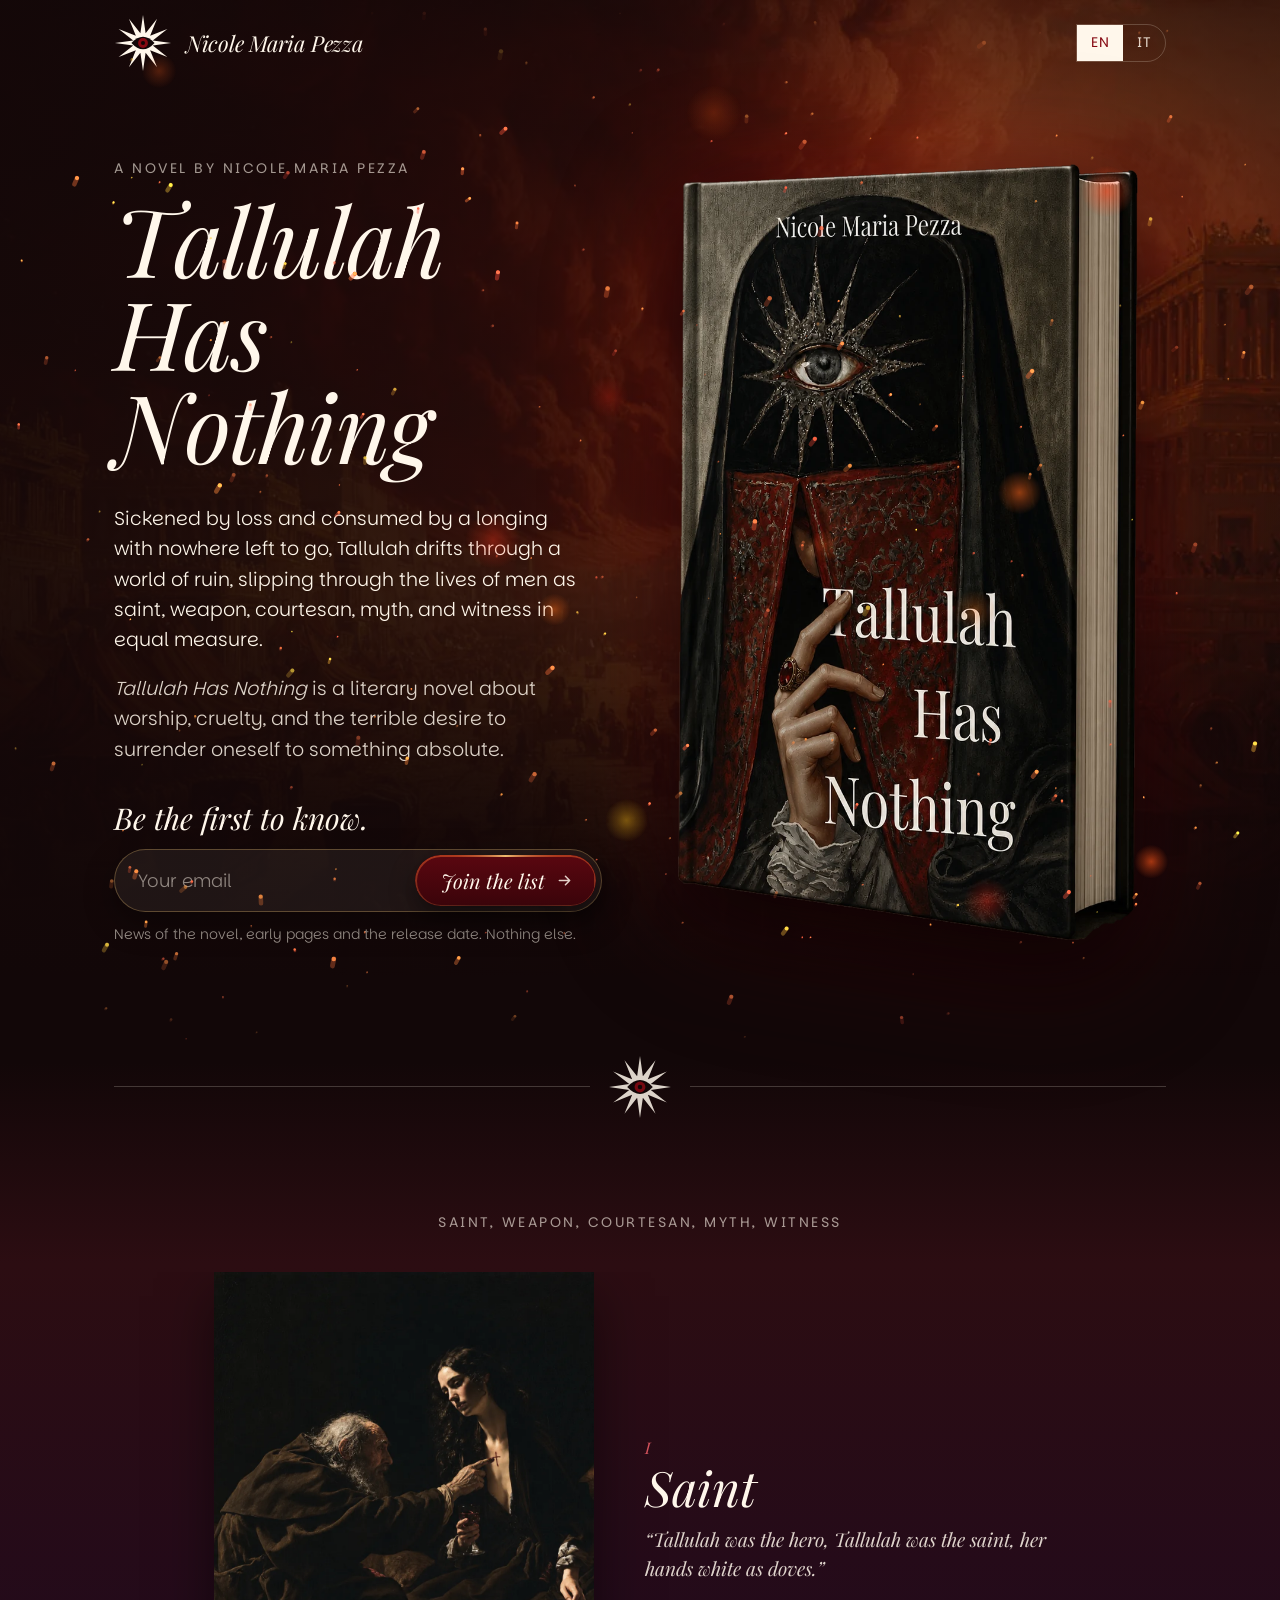
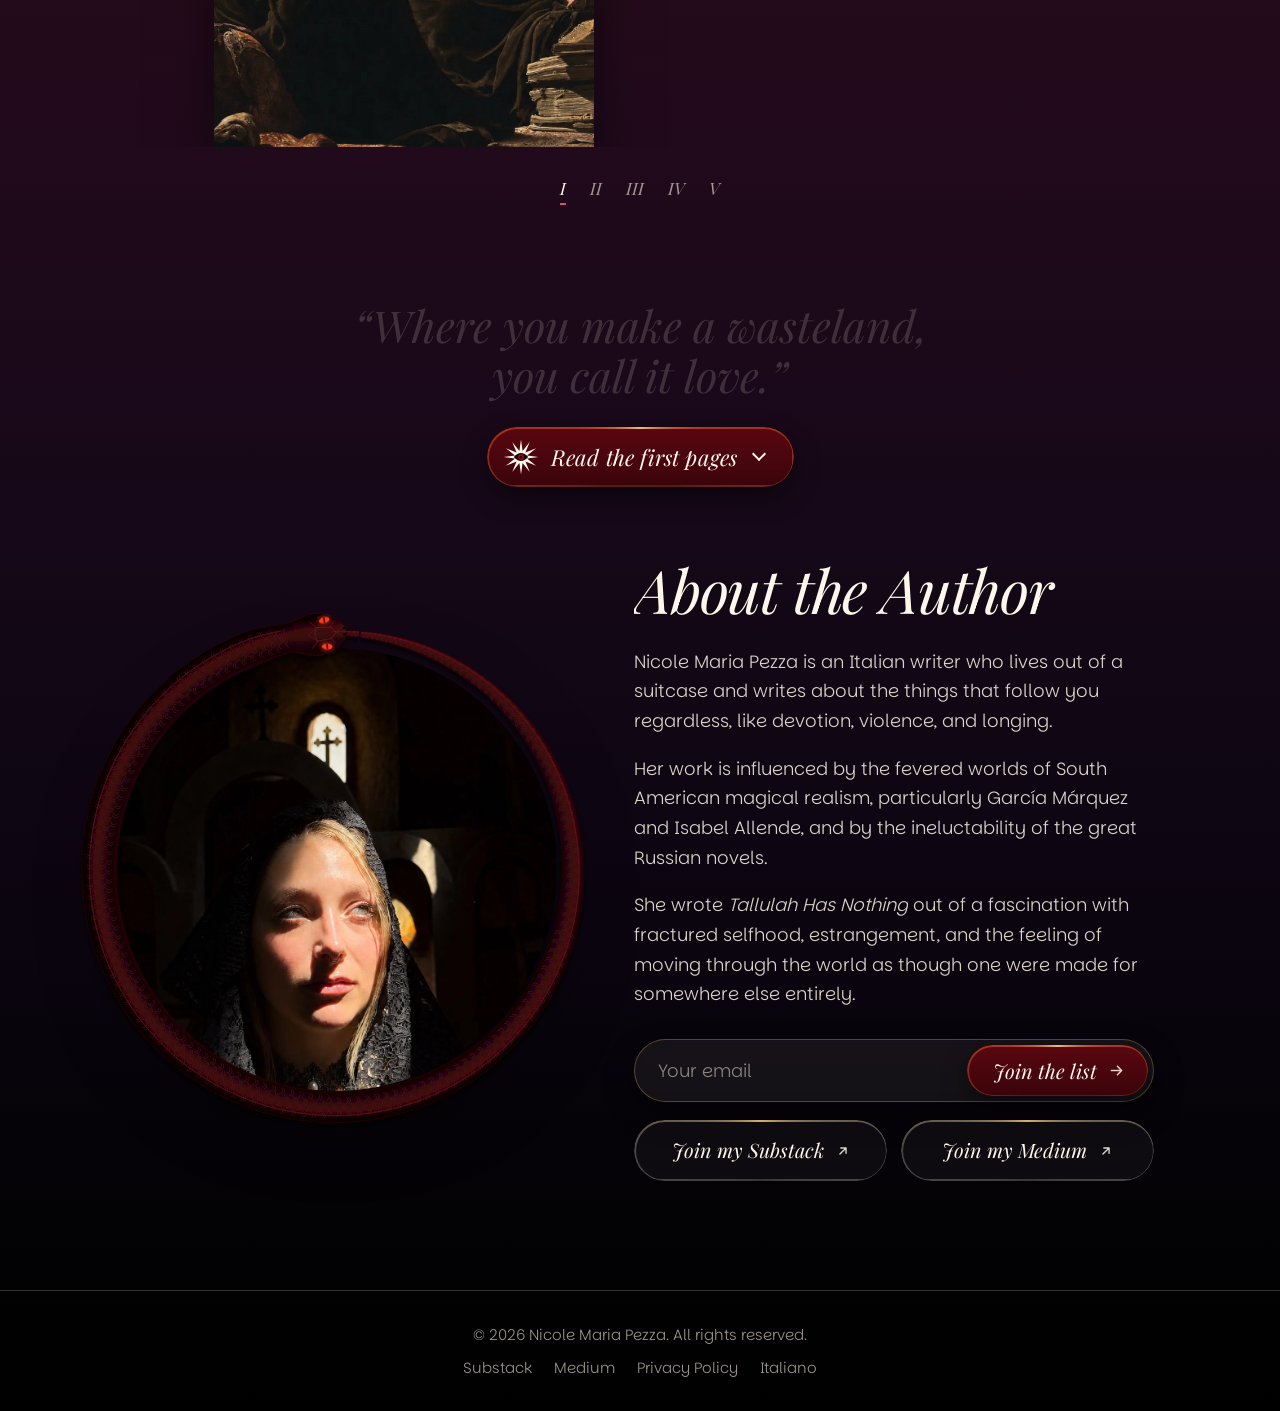
==== index.html @ d7e6a2f0 "IT: 'Le novità, prima di tutti.' replaces 'Ricevi le prime notizie.' (site + share image) Co-Authore" ====
<!doctype html>
<html lang="en">
<head>
<meta charset="utf-8">
<meta name="viewport" content="width=device-width, initial-scale=1">
<title>Tallulah Has Nothing · a novel by Nicole Maria Pezza</title>
<meta name="description" content="Tallulah Has Nothing, a literary novel by Nicole Maria Pezza about worship, cruelty, and the terrible desire to surrender oneself to something absolute. Join the mailing list for news, early pages and the release date.">

<link rel="canonical" href="https://nicolemariapezza.com/">
<link rel="alternate" hreflang="en" href="https://nicolemariapezza.com/">
<link rel="alternate" hreflang="it" href="https://nicolemariapezza.com/home-italian/">
<link rel="alternate" hreflang="x-default" href="https://nicolemariapezza.com/">
<meta name="author" content="Nicole Maria Pezza">
<meta name="robots" content="index, follow, max-image-preview:large">
<meta property="og:type" content="book">
<meta property="og:title" content="Tallulah Has Nothing · Nicole Maria Pezza">
<meta property="og:description" content="A literary novel about worship, cruelty, and the terrible desire to surrender oneself to something absolute.">
<meta property="og:image" content="https://nicolemariapezza.com/images/share-en-v3.jpg">
<meta property="og:url" content="https://nicolemariapezza.com/">
<meta property="og:site_name" content="Nicole Maria Pezza">
<meta property="og:locale" content="en_US">
<meta property="og:locale:alternate" content="it_IT">
<meta property="og:image:width" content="1200">
<meta property="og:image:height" content="630">
<meta property="og:image:alt" content="Tallulah Has Nothing by Nicole Maria Pezza">
<meta property="book:author" content="Nicole Maria Pezza">
<meta name="twitter:title" content="Tallulah Has Nothing · Nicole Maria Pezza">
<meta name="twitter:description" content="A literary novel about worship, cruelty, and the terrible desire to surrender oneself to something absolute.">
<meta name="twitter:image" content="https://nicolemariapezza.com/images/share-en-v3.jpg">
<script type="application/ld+json">{"@context": "https://schema.org", "@graph": [{"@type": "WebSite", "@id": "https://nicolemariapezza.com/#site", "name": "Nicole Maria Pezza", "url": "https://nicolemariapezza.com/", "inLanguage": ["en", "it"], "author": {"@id": "https://nicolemariapezza.com/#author"}}, {"@type": "Person", "@id": "https://nicolemariapezza.com/#author", "name": "Nicole Maria Pezza", "url": "https://nicolemariapezza.com/", "image": "https://nicolemariapezza.com/images/author.webp", "jobTitle": "Writer", "nationality": "Italian", "sameAs": ["https://substack.com/@nicolepezza", "https://medium.com/@nicolemariapezza"]}, {"@type": "Book", "@id": "https://nicolemariapezza.com/#book", "name": "Tallulah Has Nothing", "author": {"@id": "https://nicolemariapezza.com/#author"}, "inLanguage": "en", "bookFormat": "https://schema.org/Hardcover", "genre": "Literary fiction", "image": "https://nicolemariapezza.com/images/book-en.webp", "description": "Sickened by loss and consumed by a longing with nowhere left to go, Tallulah drifts through a world of ruin, slipping through the lives of men as saint, weapon, courtesan, myth, and witness in equal measure. Tallulah Has Nothing is a literary novel about worship, cruelty, and the terrible desire to surrender oneself to something absolute.", "url": "https://nicolemariapezza.com/", "translationOfWork": {"@id": "https://nicolemariapezza.com/home-italian/#book"}}]}</script>
<meta name="twitter:card" content="summary_large_image">
<meta name="theme-color" content="#120708">
<link rel="icon" href="images/favicon.svg" type="image/svg+xml">
<link rel="icon" href="images/favicon.png" sizes="32x32">
<link rel="apple-touch-icon" href="images/apple-touch-icon.png">
<link rel="manifest" href="site.webmanifest">
<link rel="preconnect" href="https://fonts.googleapis.com">
<link rel="preconnect" href="https://fonts.gstatic.com" crossorigin>
<link href="https://fonts.googleapis.com/css2?family=Parkinsans:wght@300;400;500&family=Playfair+Display:ital,wght@1,400;1,500&display=swap" rel="stylesheet">
<link rel="preload" as="image" href="images/book-en.webp">
<link rel="stylesheet" href="assets/style.css?v=202610100705">
<link rel="stylesheet" href="assets/story.css?v=202610100705">
<script>document.documentElement.classList.add("js")</script>
<link rel="preload" as="image" href="images/art/babylon.webp">
<link rel="stylesheet" href="assets/fx.css?v=202610100705">
<script data-goatcounter="https://nicolep.goatcounter.com/count" async src="https://gc.zgo.at/count.js"></script>
</head>
<body class="fx">

<header class="topbar">
  <a class="name" href="./"><svg class="mark" viewBox="0 0 64 64" aria-hidden="true"><path d="M32.00,1.00 L34.88,21.24 L47.50,5.15 L39.87,24.13 L58.85,16.50 L42.76,29.12 L63.00,32.00 L42.76,34.88 L58.85,47.50 L39.87,39.87 L47.50,58.85 L34.88,42.76 L32.00,63.00 L29.12,42.76 L16.50,58.85 L24.13,39.87 L5.15,47.50 L21.24,34.88 L1.00,32.00 L21.24,29.12 L5.15,16.50 L24.13,24.13 L16.50,5.15 L29.12,21.24Z" fill="#FFF7EB"/><g class="eye"><path d="M19.20873786407767,32 Q32,18.155339805825243 44.79126213592233,32 Q32,45.84466019417476 19.20873786407767,32Z" fill="#120708"/><circle cx="32" cy="32" r="5.42" fill="#860912"/><circle cx="32" cy="32" r="2.26" fill="#120708"/></g></svg>Nicole Maria Pezza</a>
  <nav class="lang" aria-label="Language">
    <a href="./" aria-current="true">EN</a>
    <a href="home-italian/" hreflang="it" lang="it">IT</a>
  </nav>
</header>

<main>
  <section class="hero">
    <div class="hero-head">
      <p class="kicker">A novel by Nicole Maria Pezza</p>
      <h1>Tallulah Has Nothing</h1>
    </div>

    <figure class="hero-book">
      <div class="tilt">
        <img src="images/book-en.webp" alt="Tallulah Has Nothing by Nicole Maria Pezza" width="777" height="1311" fetchpriority="high">
      </div>
    </figure>

    <div class="hero-body">
      <div class="blurb">
        <p>Sickened by loss and consumed by a longing with nowhere left to go, Tallulah drifts through a world of ruin, slipping through the lives of men as saint, weapon, courtesan, myth, and witness in equal measure.</p>
        <p><em>Tallulah Has Nothing</em> is a literary novel about worship, cruelty, and the terrible desire to surrender oneself to something absolute.</p>
      </div>

      <form class="preorder" id="preorder" data-endpoint="https://formsubmit.co/ajax/nicole.pezza2001@gmail.com" data-error="Something went wrong. Please try again." data-invalid="Please enter a valid email address." novalidate>
        <h2>Be the first to know.</h2>
        <label class="hp">Leave this empty <input type="text" name="_honey" tabindex="-1" autocomplete="off"></label>
        <div class="row">
          <input type="email" name="email" placeholder="Your email" aria-label="Email" required autocomplete="email">
          <button type="submit" class="btn-ember"><span>Join the list</span><span class="be-arrow" aria-hidden="true"><svg viewBox="0 0 16 16" width="15" height="15" fill="none" stroke="currentColor" stroke-width="1.6" stroke-linecap="round" stroke-linejoin="round"><path d="M2.5 8h11M9 3.5 13.5 8 9 12.5"/></svg></span></button>
        </div>
        <p class="note">News of the novel, early pages and the release date. Nothing else.</p>
        <p class="error" role="alert"></p>
      </form>
    </div>
  </section>

  <div class="ornament" aria-hidden="true"><svg class="orn" viewBox="0 0 64 64" aria-hidden="true"><path d="M32.00,1.00 L34.88,21.24 L47.50,5.15 L39.87,24.13 L58.85,16.50 L42.76,29.12 L63.00,32.00 L42.76,34.88 L58.85,47.50 L39.87,39.87 L47.50,58.85 L34.88,42.76 L32.00,63.00 L29.12,42.76 L16.50,58.85 L24.13,39.87 L5.15,47.50 L21.24,34.88 L1.00,32.00 L21.24,29.12 L5.15,16.50 L24.13,24.13 L16.50,5.15 L29.12,21.24Z" fill="#FFF7EB"/><g class="eye"><path d="M19.20873786407767,32 Q32,18.155339805825243 44.79126213592233,32 Q32,45.84466019417476 19.20873786407767,32Z" fill="#120708"/><g class="iris"><circle cx="32" cy="32" r="5.42" fill="#860912"/><circle cx="32" cy="32" r="2.26" fill="#120708"/></g></g></svg></div>
  <section class="roles" aria-labelledby="roles-title">
    <p class="kicker reveal" id="roles-title">Saint, weapon, courtesan, myth, witness</p>
    <div class="role-row">
      <figure class="role reveal">
        <div class="role-img"><img src="images/art/saint.webp" alt="" loading="lazy"></div>
        <figcaption><span class="num">I</span><h3>Saint</h3><blockquote>Tallulah was the hero, Tallulah was the saint, her hands white as doves.</blockquote></figcaption>
      </figure>
      <figure class="role reveal">
        <div class="role-img"><img src="images/art/weapon.webp" alt="" loading="lazy"></div>
        <figcaption><span class="num">II</span><h3>Weapon</h3><blockquote>Forgetting that I am, and always shall be, the hand that brings down the axe.</blockquote></figcaption>
      </figure>
      <figure class="role reveal">
        <div class="role-img"><img src="images/art/courtesan.webp" alt="" loading="lazy"></div>
        <figcaption><span class="num">III</span><h3>Courtesan</h3><blockquote>She smiled at all those whom her flesh would take on a long journey.</blockquote></figcaption>
      </figure>
      <figure class="role reveal">
        <div class="role-img"><img src="images/art/myth.webp" alt="" loading="lazy"></div>
        <figcaption><span class="num">IV</span><h3>Myth</h3><blockquote>The village burns and the old woman combs her hair.</blockquote></figcaption>
      </figure>
      <figure class="role reveal">
        <div class="role-img"><img src="images/art/witness-3.webp" alt="" loading="lazy"></div>
        <figcaption><span class="num">V</span><h3>Witness</h3><blockquote>The Veiled One observed all things and overlooked evil, bore witness to good.</blockquote></figcaption>
      </figure>
    </div>
  </section>

  <section class="excerpt" id="read">
    <details class="reader reveal">
      <summary>
        <span class="teaser">“Where you make a wasteland, you call it love.”</span>
        <span class="reader-btn"><svg class="rb-eye" viewBox="0 0 64 64" aria-hidden="true"><path d="M32.00,1.00 L34.88,21.24 L47.50,5.15 L39.87,24.13 L58.85,16.50 L42.76,29.12 L63.00,32.00 L42.76,34.88 L58.85,47.50 L39.87,39.87 L47.50,58.85 L34.88,42.76 L32.00,63.00 L29.12,42.76 L16.50,58.85 L24.13,39.87 L5.15,47.50 L21.24,34.88 L1.00,32.00 L21.24,29.12 L5.15,16.50 L24.13,24.13 L16.50,5.15 L29.12,21.24Z" fill="#FFF7EB"/><g class="eye"><path d="M19.20873786407767,32 Q32,18.155339805825243 44.79126213592233,32 Q32,45.84466019417476 19.20873786407767,32Z" fill="#120708"/><circle cx="32" cy="32" r="5.42" fill="#860912"/><circle cx="32" cy="32" r="2.26" fill="#120708"/></g></svg><span class="rb-label">Read the first pages</span><span class="chev" aria-hidden="true"></span></span>
      </summary>
      <h2 class="reader-title">Chapter One</h2>
      <div class="excerpt-text">
      <p>“Where you make a wasteland, you call it love. You dominated and held dominion over me and my body, and called it union. You bound me to you with all your favorite wiles and called it a bond. You are a plague, Tallulah, or perhaps a drought; you burn everything around you and leave nothing. You left nothing to me.”</p>
      <p>He had spoken like a prophet, and three times he had reviled her: three times he had cast her wrongs in her face, and on the third he had sealed her fate, and she had wept.</p>
      <p>All of it was true.</p>
      <p>Once she had anointed her naked body in scented oils so that he might feel desire for her flesh but be unable to seize it, and Tallulah had gone on laughing each time she slipped through his fingers, because she had told him it was a bedroom game and not a game of power, and he had believed her.</p>
      <p>In the evening hours she would lay his head in her lap and tell him fairy tales by moonlight, so that between her curls he might glimpse the moonspun threads and believe, for as long as it took the hero to triumph over darkness, that his mother was there, that she had lived into old age, alive, to dote on him and read him stories beneath the curtain of her white hair.</p>
      <p>Tallulah interrupted the weeping brought on by the three offences, told him she loved him, and seven times tied knots in his hair to remind him that a pact is forever, all the more so since they had shared sperm and blood and tears and grains of moon: if he left, she would become the elegant cynic she had been before, back when her heart was thorned over and coated in honey, and he had made her fall in love by licking it clean to the last drop.</p>
      <p>With that ruinous pronouncement, her love had named her a maker of solitudes, and to his phlegmatic dryness she replied with a ballad, shedding fresh bitter tears, enough to fill his eyes with pity but not his chest with rain, enough to prove her affection but not her fear. She placed his hands on her hips and murmured to him things loving and vicious, as though he were a beast to be placated, until he was moved to sing slow songs in his beautiful voice and call her whore, whore.</p>
      <p>“You’re a vampire, you’re a vampire.”</p>
      </div>
      <div class="excerpt-end">
        <p>The rest is in the book.</p>
        <p class="read-wait">It’s waiting for you.</p>
        <a class="btn-ember" href="#preorder"><span>Join the list</span><span class="be-arrow" aria-hidden="true"><svg viewBox="0 0 16 16" width="15" height="15" fill="none" stroke="currentColor" stroke-width="1.6" stroke-linecap="round" stroke-linejoin="round"><path d="M2.5 8h11M9 3.5 13.5 8 9 12.5"/></svg></span></a>
      </div>
    </details>
  </section>

  <section class="about" id="about">
    <figure class="portrait"><div class="photo"><img src="images/author-photo.webp" alt="Nicole Maria Pezza" width="1086" height="1448" loading="lazy" decoding="async"><svg class="serpent" viewBox="0 0 600 600" aria-hidden="true"><defs><radialGradient id="gsp" cx="300" cy="300" r="272" gradientUnits="userSpaceOnUse"><stop offset="0.824" stop-color="#2e060a"/><stop offset="0.86" stop-color="#120405"/><stop offset="0.904" stop-color="#3a0810"/><stop offset="0.923" stop-color="#3e070d"/><stop offset="0.949" stop-color="#0c0304"/><stop offset="0.985" stop-color="#000"/></radialGradient><linearGradient id="hsp" x1="0" y1="-22" x2="0" y2="22" gradientUnits="userSpaceOnUse"><stop offset="0.000" stop-color="#000"/><stop offset="0.224" stop-color="#0c0304"/><stop offset="0.385" stop-color="#3e070d"/><stop offset="0.503" stop-color="#3a0810"/><stop offset="0.776" stop-color="#120405"/><stop offset="1.000" stop-color="#2e060a"/></linearGradient><filter id="glowsp" x="-2" y="-2" width="5" height="5"><feGaussianBlur stdDeviation="1.6" result="b"/><feMerge><feMergeNode in="b"/><feMergeNode in="SourceGraphic"/></feMerge></filter><filter id="shsp" x="-10%" y="-10%" width="120%" height="120%"><feDropShadow dx="0" dy="4" stdDeviation="3" flood-color="#000" flood-opacity=".7"/></filter><mask id="msp" maskUnits="userSpaceOnUse" x="0" y="0" width="600" height="600"><path class="sp-reveal" d="M325.7,55.3 A246,246 0 0 1 274.3,544.7 A246,246 0 0 1 323.6,55.1" pathLength="100" fill="none" stroke="#fff" stroke-width="90"/></mask></defs><g mask="url(#msp)" filter="url(#shsp)"><path d="M269.9,54.6 L274.1,53.8 L278.4,53.2 L282.7,52.7 L287.0,52.2 L291.3,51.8 L295.7,51.6 L300.0,51.4 L304.3,51.3 L308.7,51.2 L313.0,51.3 L317.4,51.4 L321.7,51.6 L326.1,51.9 L330.4,52.3 L334.8,52.7 L339.1,53.2 L343.4,53.8 L347.7,54.5 L352.0,55.3 L356.3,56.1 L360.6,57.0 L364.8,58.0 L369.1,59.1 L373.3,60.2 L377.5,61.4 L381.7,62.7 L385.9,64.0 L390.0,65.5 L394.1,67.0 L398.2,68.6 L402.3,70.2 L406.3,72.0 L410.3,73.8 L414.3,75.6 L418.3,77.6 L422.2,79.6 L426.1,81.7 L429.9,83.8 L433.7,86.0 L437.5,88.3 L441.2,90.7 L444.9,93.1 L448.5,95.6 L452.1,98.1 L455.7,100.7 L459.2,103.4 L462.7,106.1 L466.1,108.9 L469.5,111.8 L472.8,114.7 L476.0,117.7 L479.3,120.7 L482.4,123.8 L485.5,127.0 L488.6,130.2 L491.6,133.4 L494.5,136.8 L497.4,140.1 L500.3,143.5 L503.0,147.0 L505.7,150.5 L508.4,154.1 L511.0,157.7 L513.5,161.4 L515.9,165.1 L518.3,168.8 L520.7,172.6 L505.4,181.4 L503.4,177.8 L501.3,174.2 L499.1,170.7 L496.9,167.2 L494.6,163.7 L492.3,160.3 L489.9,156.9 L487.4,153.6 L484.9,150.3 L482.3,147.0 L479.7,143.8 L477.0,140.6 L474.3,137.5 L471.5,134.4 L468.6,131.4 L465.7,128.4 L462.8,125.5 L459.8,122.6 L456.7,119.7 L453.6,117.0 L450.4,114.2 L447.2,111.6 L444.0,109.0 L440.7,106.4 L437.3,103.9 L433.9,101.5 L430.5,99.1 L427.0,96.7 L423.5,94.5 L419.9,92.3 L416.3,90.1 L412.7,88.0 L409.0,86.0 L405.3,84.0 L401.6,82.1 L397.8,80.3 L394.0,78.5 L390.2,76.8 L386.3,75.2 L382.4,73.6 L378.5,72.1 L374.5,70.7 L370.5,69.3 L366.5,68.0 L362.5,66.8 L358.4,65.6 L354.4,64.5 L350.3,63.5 L346.2,62.5 L342.0,61.6 L337.9,60.8 L333.7,60.1 L329.5,59.4 L325.4,58.8 L321.2,58.2 L316.9,57.8 L312.7,57.4 L308.5,57.1 L304.2,56.8 L300.0,56.6 L295.7,56.5 L291.5,56.5 L287.2,56.5 L283.0,56.5 L278.7,56.7 L274.4,56.9 L270.2,57.0Z" fill="url(#gsp)" stroke="#2a0509" stroke-width=".8"/><g class="sp-head" transform="translate(253.1 58.5) rotate(353.5) scale(1.3)">
<path d="M-2,-11 C5,-12 11,-16.5 20,-16.8 C29,-16.6 37,-12.5 42,-7 C45.5,-3 45.5,3 42,7 C37,12.5 29,16.6 20,16.8 C11,16.5 5,12 -2,11 Z" fill="url(#hsp)" stroke="#2a0509" stroke-width=".9"/>
<path d="M21,-5.5 L32,-4.5 L36.5,0 L32,4.5 L21,5.5 Q18,0 21,-5.5Z" fill="none" stroke="#8a1a22" stroke-width=".7" opacity=".7"/>
<path d="M36.5,0 L41,-3.5 M36.5,0 L41,3.5 M32,-4.5 L35,-9 M32,4.5 L35,9 M21,-5.5 L16,-11 M21,5.5 L16,11 M21,-5.5 L14,0 L21,5.5" fill="none" stroke="#8a1a22" stroke-width=".6" opacity=".55"/>
<circle cx="43" cy="-2.6" r=".8" fill="#000"/><circle cx="43" cy="2.6" r=".8" fill="#000"/>
<path d="M22,-13.2 Q28,-15.6 33,-11.2 M22,13.2 Q28,15.6 33,11.2" fill="none" stroke="#2a0509" stroke-width="1.1"/>
<g class="sp-eye" filter="url(#glowsp)"><ellipse cx="28" cy="-10.6" rx="4.2" ry="2.3" transform="rotate(-8 28 -10.6)" fill="#ff3b1f"/><ellipse cx="28" cy="10.6" rx="4.2" ry="2.3" transform="rotate(8 28 10.6)" fill="#ff3b1f"/>
<path class="sp-pupil" d="M28,-12.4 L28,-8.8 M28,8.8 L28,12.4" stroke="#120405" stroke-width="1.1" stroke-linecap="round"/></g>
</g><path d="M518.3,168.8 L520.7,172.6 L522.9,176.4 L525.1,180.3 L527.2,184.2 L529.3,188.2 L531.3,192.1 L533.2,196.2 L535.1,200.2 L536.8,204.3 L538.5,208.4 L540.2,212.6 L541.7,216.8 L543.2,221.0 L544.6,225.2 L546.0,229.5 L547.3,233.7 L548.4,238.1 L549.6,242.4 L550.6,246.7 L551.6,251.1 L552.5,255.5 L553.3,259.9 L554.0,264.3 L554.7,268.7 L555.2,273.2 L555.7,277.6 L556.2,282.1 L556.5,286.6 L556.8,291.0 L557.0,295.5 L557.1,300.0 L557.1,304.5 L557.0,309.0 L556.9,313.5 L556.7,318.0 L556.4,322.4 L556.1,326.9 L555.6,331.4 L555.1,335.9 L554.5,340.3 L553.8,344.8 L553.1,349.2 L552.2,353.6 L551.3,358.0 L550.3,362.4 L549.3,366.8 L548.1,371.2 L546.9,375.5 L545.6,379.8 L544.2,384.1 L542.8,388.4 L541.3,392.6 L539.7,396.8 L538.0,401.0 L536.3,405.2 L534.5,409.3 L532.6,413.4 L530.6,417.5 L528.6,421.5 L526.5,425.5 L524.3,429.5 L522.0,433.4 L519.7,437.3 L517.4,441.2 L514.9,445.0 L512.4,448.7 L509.8,452.4 L507.2,456.1 L504.5,459.7 L501.7,463.3 L498.8,466.8 L495.9,470.3 L493.0,473.8 L490.0,477.1 L486.9,480.5 L483.7,483.7 L480.5,487.0 L477.3,490.1 L474.0,493.2 L470.6,496.3 L467.2,499.3 L463.7,502.2 L460.2,505.1 L456.6,507.9 L453.0,510.6 L449.3,513.3 L445.6,515.9 L441.9,518.4 L438.1,520.9 L434.2,523.3 L430.3,525.7 L426.4,528.0 L422.4,530.2 L418.4,532.3 L414.3,534.4 L410.2,536.4 L406.1,538.3 L402.0,540.2 L397.8,542.0 L393.6,543.7 L389.3,545.3 L385.0,546.9 L380.7,548.4 L376.4,549.8 L372.0,551.2 L367.6,552.4 L363.2,553.6 L358.8,554.7 L354.4,555.7 L349.9,556.7 L345.4,557.6 L340.9,558.4 L336.4,559.1 L331.9,559.7 L327.4,560.3 L322.8,560.7 L318.3,561.1 L313.7,561.5 L309.1,561.7 L304.6,561.9 L300.0,561.9 L295.4,561.9 L290.9,561.9 L286.3,561.7 L281.7,561.5 L277.2,561.1 L272.6,560.7 L268.0,560.3 L263.5,559.7 L259.0,559.1 L254.4,558.3 L249.9,557.5 L245.4,556.7 L241.0,555.7 L236.5,554.7 L232.1,553.5 L227.6,552.4 L223.2,551.1 L218.9,549.7 L214.5,548.3 L210.2,546.8 L205.9,545.2 L201.6,543.6 L197.3,541.9 L193.1,540.1 L188.9,538.2 L184.8,536.2 L180.7,534.2 L176.6,532.1 L172.5,530.0 L168.5,527.7 L164.5,525.4 L160.6,523.1 L156.7,520.6 L152.9,518.1 L149.1,515.5 L145.3,512.9 L141.6,510.2 L138.0,507.4 L134.4,504.6 L130.8,501.7 L127.3,498.7 L123.8,495.7 L120.4,492.6 L117.1,489.4 L113.8,486.2 L110.5,483.0 L107.4,479.6 L104.2,476.3 L101.2,472.8 L98.2,469.4 L95.2,465.8 L92.3,462.2 L89.5,458.6 L86.8,454.9 L84.1,451.2 L81.5,447.4 L78.9,443.6 L76.4,439.7 L74.0,435.8 L71.6,431.8 L69.4,427.8 L67.1,423.8 L65.0,419.7 L62.9,415.6 L60.9,411.5 L59.0,407.3 L57.2,403.1 L55.4,398.8 L53.7,394.6 L52.1,390.2 L50.5,385.9 L49.0,381.5 L47.6,377.2 L46.3,372.7 L45.1,368.3 L43.9,363.9 L42.8,359.4 L41.8,354.9 L40.9,350.4 L40.0,345.8 L39.2,341.3 L38.6,336.7 L37.9,332.2 L37.4,327.6 L37.0,323.0 L36.6,318.4 L36.3,313.8 L36.1,309.2 L36.0,304.6 L35.9,300.0 L35.9,295.4 L36.1,290.8 L36.2,286.2 L36.5,281.6 L36.9,277.0 L37.3,272.4 L37.8,267.8 L38.4,263.2 L39.1,258.7 L39.9,254.1 L40.7,249.6 L41.6,245.1 L42.6,240.6 L43.7,236.1 L44.8,231.6 L46.0,227.2 L47.4,222.8 L48.7,218.4 L50.2,214.0 L51.7,209.6 L53.4,205.3 L55.0,201.0 L56.8,196.8 L58.6,192.5 L60.6,188.3 L62.5,184.2 L64.6,180.1 L66.7,176.0 L68.9,171.9 L71.2,167.9 L73.5,163.9 L75.9,160.0 L78.4,156.1 L81.0,152.3 L83.6,148.5 L86.3,144.7 L89.0,141.0 L91.8,137.3 L94.7,133.7 L97.6,130.2 L100.6,126.7 L103.7,123.2 L106.8,119.8 L110.0,116.5 L113.2,113.2 L116.5,110.0 L119.8,106.8 L123.2,103.7 L126.7,100.6 L130.2,97.6 L133.7,94.7 L137.3,91.8 L141.0,89.0 L144.7,86.3 L148.5,83.6 L152.3,81.0 L156.1,78.4 L160.0,75.9 L163.9,73.5 L167.9,71.2 L171.9,68.9 L176.0,66.7 L180.1,64.6 L184.2,62.5 L188.3,60.6 L192.5,58.6 L196.8,56.8 L201.0,55.0 L205.3,53.3 L209.6,51.7 L214.1,50.6 L218.6,49.5 L223.1,48.4 L227.6,47.5 L232.1,46.7 L236.6,45.9 L241.2,45.2 L245.7,44.6 L250.2,44.0 L254.8,43.6 L259.8,71.9 L255.9,73.0 L252.0,74.2 L248.2,75.4 L244.3,76.7 L240.5,78.1 L236.8,79.6 L233.1,81.1 L229.4,82.6 L225.7,84.2 L222.1,85.9 L218.4,87.3 L214.7,88.8 L211.0,90.3 L207.3,91.9 L203.7,93.5 L200.1,95.3 L196.6,97.0 L193.1,98.9 L189.6,100.8 L186.1,102.7 L182.7,104.7 L179.3,106.8 L175.9,109.0 L172.6,111.1 L169.3,113.4 L166.1,115.7 L162.9,118.1 L159.8,120.5 L156.6,123.0 L153.6,125.5 L150.5,128.1 L147.6,130.7 L144.6,133.4 L141.8,136.1 L138.9,138.9 L136.1,141.8 L133.4,144.6 L130.7,147.6 L128.1,150.5 L125.5,153.6 L123.0,156.6 L120.5,159.8 L118.1,162.9 L115.7,166.1 L113.4,169.3 L111.1,172.6 L109.0,175.9 L106.8,179.3 L104.7,182.7 L102.7,186.1 L100.8,189.6 L98.9,193.1 L97.0,196.6 L95.3,200.1 L93.5,203.7 L91.9,207.3 L90.3,211.0 L88.8,214.7 L87.3,218.4 L85.9,222.1 L84.6,225.8 L83.3,229.6 L82.1,233.4 L81.0,237.2 L79.9,241.0 L78.9,244.9 L78.0,248.8 L77.2,252.6 L76.4,256.5 L75.6,260.4 L75.0,264.4 L74.4,268.3 L73.8,272.2 L73.4,276.2 L73.0,280.1 L72.7,284.1 L72.4,288.1 L72.2,292.0 L72.1,296.0 L72.1,300.0 L72.1,304.0 L72.2,308.0 L72.4,311.9 L72.6,315.9 L72.9,319.9 L73.3,323.8 L73.7,327.8 L74.2,331.7 L74.8,335.7 L75.5,339.6 L76.2,343.5 L77.0,347.4 L77.8,351.3 L78.7,355.2 L79.7,359.0 L80.7,362.9 L81.9,366.7 L83.0,370.5 L84.3,374.3 L85.6,378.0 L87.0,381.8 L88.4,385.5 L89.9,389.2 L91.5,392.8 L93.2,396.5 L94.9,400.1 L96.6,403.6 L98.4,407.2 L100.3,410.7 L102.3,414.2 L104.3,417.6 L106.3,421.0 L108.5,424.4 L110.7,427.7 L112.9,431.0 L115.2,434.3 L117.5,437.5 L120.0,440.7 L122.4,443.8 L124.9,446.9 L127.5,449.9 L130.1,452.9 L132.8,455.9 L135.5,458.8 L138.3,461.7 L141.2,464.5 L144.0,467.3 L147.0,470.0 L149.9,472.6 L153.0,475.2 L156.0,477.8 L159.1,480.3 L162.3,482.8 L165.5,485.2 L168.7,487.5 L172.0,489.8 L175.3,492.0 L178.7,494.2 L182.1,496.3 L185.5,498.4 L188.9,500.3 L192.4,502.3 L196.0,504.2 L199.5,506.0 L203.1,507.7 L206.8,509.4 L210.4,511.0 L214.1,512.6 L217.8,514.1 L221.6,515.5 L225.3,516.9 L229.1,518.2 L232.9,519.4 L236.7,520.6 L240.6,521.7 L244.5,522.7 L248.4,523.7 L252.3,524.6 L256.2,525.4 L260.1,526.2 L264.1,526.9 L268.0,527.5 L272.0,528.1 L276.0,528.6 L280.0,529.0 L284.0,529.3 L288.0,529.6 L292.0,529.8 L296.0,530.0 L300.0,530.1 L304.0,530.1 L308.0,530.0 L312.0,529.9 L316.1,529.7 L320.1,529.4 L324.1,529.0 L328.1,528.6 L332.1,528.1 L336.0,527.6 L340.0,527.0 L344.0,526.3 L347.9,525.5 L351.9,524.7 L355.8,523.8 L359.7,522.8 L363.6,521.8 L367.5,520.7 L371.3,519.5 L375.2,518.3 L379.0,517.0 L382.8,515.6 L386.5,514.2 L390.3,512.7 L394.0,511.1 L397.7,509.5 L401.3,507.8 L405.0,506.0 L408.6,504.2 L412.2,502.3 L415.7,500.4 L419.2,498.4 L422.7,496.3 L426.1,494.2 L429.5,492.0 L432.9,489.7 L436.2,487.4 L439.5,485.1 L442.7,482.7 L445.9,480.2 L449.1,477.6 L452.2,475.1 L455.2,472.4 L458.3,469.7 L461.2,467.0 L464.2,464.2 L467.0,461.3 L469.9,458.4 L472.6,455.5 L475.4,452.5 L478.1,449.4 L480.7,446.3 L483.2,443.2 L485.8,440.0 L488.2,436.8 L490.6,433.5 L493.0,430.2 L495.3,426.8 L497.5,423.4 L499.7,420.0 L501.8,416.5 L503.8,413.0 L505.8,409.4 L507.8,405.9 L509.6,402.2 L511.4,398.6 L513.2,394.9 L514.9,391.2 L516.5,387.5 L518.0,383.7 L519.5,379.9 L520.9,376.1 L522.3,372.2 L523.6,368.4 L524.8,364.5 L526.0,360.5 L527.0,356.6 L528.1,352.7 L529.0,348.7 L529.9,344.7 L530.7,340.7 L531.4,336.7 L532.1,332.6 L532.7,328.6 L533.2,324.5 L533.7,320.4 L534.1,316.4 L534.4,312.3 L534.7,308.2 L534.8,304.1 L534.9,300.0 L535.0,295.9 L534.9,291.8 L534.8,287.7 L534.6,283.6 L534.4,279.5 L534.1,275.4 L533.7,271.3 L533.2,267.2 L532.7,263.1 L532.1,259.1 L531.4,255.0 L530.6,251.0 L529.8,246.9 L528.9,242.9 L528.0,238.9 L527.0,234.9 L525.9,230.9 L524.7,227.0 L523.5,223.1 L522.1,219.1 L520.8,215.3 L519.3,211.4 L517.8,207.5 L516.3,203.7 L514.6,199.9 L512.9,196.2 L511.1,192.4 L509.3,188.7 L507.4,185.0 L505.4,181.4 L503.4,177.8Z" fill="url(#gsp)"/><path d="M518.3,168.8 L520.7,172.6 L522.9,176.4 L525.1,180.3 L527.2,184.2 L529.3,188.2 L531.3,192.1 L533.2,196.2 L535.1,200.2 L536.8,204.3 L538.5,208.4 L540.2,212.6 L541.7,216.8 L543.2,221.0 L544.6,225.2 L546.0,229.5 L547.3,233.7 L548.4,238.1 L549.6,242.4 L550.6,246.7 L551.6,251.1 L552.5,255.5 L553.3,259.9 L554.0,264.3 L554.7,268.7 L555.2,273.2 L555.7,277.6 L556.2,282.1 L556.5,286.6 L556.8,291.0 L557.0,295.5 L557.1,300.0 L557.1,304.5 L557.0,309.0 L556.9,313.5 L556.7,318.0 L556.4,322.4 L556.1,326.9 L555.6,331.4 L555.1,335.9 L554.5,340.3 L553.8,344.8 L553.1,349.2 L552.2,353.6 L551.3,358.0 L550.3,362.4 L549.3,366.8 L548.1,371.2 L546.9,375.5 L545.6,379.8 L544.2,384.1 L542.8,388.4 L541.3,392.6 L539.7,396.8 L538.0,401.0 L536.3,405.2 L534.5,409.3 L532.6,413.4 L530.6,417.5 L528.6,421.5 L526.5,425.5 L524.3,429.5 L522.0,433.4 L519.7,437.3 L517.4,441.2 L514.9,445.0 L512.4,448.7 L509.8,452.4 L507.2,456.1 L504.5,459.7 L501.7,463.3 L498.8,466.8 L495.9,470.3 L493.0,473.8 L490.0,477.1 L486.9,480.5 L483.7,483.7 L480.5,487.0 L477.3,490.1 L474.0,493.2 L470.6,496.3 L467.2,499.3 L463.7,502.2 L460.2,505.1 L456.6,507.9 L453.0,510.6 L449.3,513.3 L445.6,515.9 L441.9,518.4 L438.1,520.9 L434.2,523.3 L430.3,525.7 L426.4,528.0 L422.4,530.2 L418.4,532.3 L414.3,534.4 L410.2,536.4 L406.1,538.3 L402.0,540.2 L397.8,542.0 L393.6,543.7 L389.3,545.3 L385.0,546.9 L380.7,548.4 L376.4,549.8 L372.0,551.2 L367.6,552.4 L363.2,553.6 L358.8,554.7 L354.4,555.7 L349.9,556.7 L345.4,557.6 L340.9,558.4 L336.4,559.1 L331.9,559.7 L327.4,560.3 L322.8,560.7 L318.3,561.1 L313.7,561.5 L309.1,561.7 L304.6,561.9 L300.0,561.9 L295.4,561.9 L290.9,561.9 L286.3,561.7 L281.7,561.5 L277.2,561.1 L272.6,560.7 L268.0,560.3 L263.5,559.7 L259.0,559.1 L254.4,558.3 L249.9,557.5 L245.4,556.7 L241.0,555.7 L236.5,554.7 L232.1,553.5 L227.6,552.4 L223.2,551.1 L218.9,549.7 L214.5,548.3 L210.2,546.8 L205.9,545.2 L201.6,543.6 L197.3,541.9 L193.1,540.1 L188.9,538.2 L184.8,536.2 L180.7,534.2 L176.6,532.1 L172.5,530.0 L168.5,527.7 L164.5,525.4 L160.6,523.1 L156.7,520.6 L152.9,518.1 L149.1,515.5 L145.3,512.9 L141.6,510.2 L138.0,507.4 L134.4,504.6 L130.8,501.7 L127.3,498.7 L123.8,495.7 L120.4,492.6 L117.1,489.4 L113.8,486.2 L110.5,483.0 L107.4,479.6 L104.2,476.3 L101.2,472.8 L98.2,469.4 L95.2,465.8 L92.3,462.2 L89.5,458.6 L86.8,454.9 L84.1,451.2 L81.5,447.4 L78.9,443.6 L76.4,439.7 L74.0,435.8 L71.6,431.8 L69.4,427.8 L67.1,423.8 L65.0,419.7 L62.9,415.6 L60.9,411.5 L59.0,407.3 L57.2,403.1 L55.4,398.8 L53.7,394.6 L52.1,390.2 L50.5,385.9 L49.0,381.5 L47.6,377.2 L46.3,372.7 L45.1,368.3 L43.9,363.9 L42.8,359.4 L41.8,354.9 L40.9,350.4 L40.0,345.8 L39.2,341.3 L38.6,336.7 L37.9,332.2 L37.4,327.6 L37.0,323.0 L36.6,318.4 L36.3,313.8 L36.1,309.2 L36.0,304.6 L35.9,300.0 L35.9,295.4 L36.1,290.8 L36.2,286.2 L36.5,281.6 L36.9,277.0 L37.3,272.4 L37.8,267.8 L38.4,263.2 L39.1,258.7 L39.9,254.1 L40.7,249.6 L41.6,245.1 L42.6,240.6 L43.7,236.1 L44.8,231.6 L46.0,227.2 L47.4,222.8 L48.7,218.4 L50.2,214.0 L51.7,209.6 L53.4,205.3 L55.0,201.0 L56.8,196.8 L58.6,192.5 L60.6,188.3 L62.5,184.2 L64.6,180.1 L66.7,176.0 L68.9,171.9 L71.2,167.9 L73.5,163.9 L75.9,160.0 L78.4,156.1 L81.0,152.3 L83.6,148.5 L86.3,144.7 L89.0,141.0 L91.8,137.3 L94.7,133.7 L97.6,130.2 L100.6,126.7 L103.7,123.2 L106.8,119.8 L110.0,116.5 L113.2,113.2 L116.5,110.0 L119.8,106.8 L123.2,103.7 L126.7,100.6 L130.2,97.6 L133.7,94.7 L137.3,91.8 L141.0,89.0 L144.7,86.3 L148.5,83.6 L152.3,81.0 L156.1,78.4 L160.0,75.9 L163.9,73.5 L167.9,71.2 L171.9,68.9 L176.0,66.7 L180.1,64.6 L184.2,62.5 L188.3,60.6 L192.5,58.6 L196.8,56.8 L201.0,55.0 L205.3,53.3 L209.6,51.7 L214.1,50.6 L218.6,49.5 L223.1,48.4 L227.6,47.5 L232.1,46.7 L236.6,45.9 L241.2,45.2 L245.7,44.6 L250.2,44.0 M503.4,177.8 L505.4,181.4 L507.4,185.0 L509.3,188.7 L511.1,192.4 L512.9,196.2 L514.6,199.9 L516.3,203.7 L517.8,207.5 L519.3,211.4 L520.8,215.3 L522.1,219.1 L523.5,223.1 L524.7,227.0 L525.9,230.9 L527.0,234.9 L528.0,238.9 L528.9,242.9 L529.8,246.9 L530.6,251.0 L531.4,255.0 L532.1,259.1 L532.7,263.1 L533.2,267.2 L533.7,271.3 L534.1,275.4 L534.4,279.5 L534.6,283.6 L534.8,287.7 L534.9,291.8 L535.0,295.9 L534.9,300.0 L534.8,304.1 L534.7,308.2 L534.4,312.3 L534.1,316.4 L533.7,320.4 L533.2,324.5 L532.7,328.6 L532.1,332.6 L531.4,336.7 L530.7,340.7 L529.9,344.7 L529.0,348.7 L528.1,352.7 L527.0,356.6 L526.0,360.5 L524.8,364.5 L523.6,368.4 L522.3,372.2 L520.9,376.1 L519.5,379.9 L518.0,383.7 L516.5,387.5 L514.9,391.2 L513.2,394.9 L511.4,398.6 L509.6,402.2 L507.8,405.9 L505.8,409.4 L503.8,413.0 L501.8,416.5 L499.7,420.0 L497.5,423.4 L495.3,426.8 L493.0,430.2 L490.6,433.5 L488.2,436.8 L485.8,440.0 L483.2,443.2 L480.7,446.3 L478.1,449.4 L475.4,452.5 L472.6,455.5 L469.9,458.4 L467.0,461.3 L464.2,464.2 L461.2,467.0 L458.3,469.7 L455.2,472.4 L452.2,475.1 L449.1,477.6 L445.9,480.2 L442.7,482.7 L439.5,485.1 L436.2,487.4 L432.9,489.7 L429.5,492.0 L426.1,494.2 L422.7,496.3 L419.2,498.4 L415.7,500.4 L412.2,502.3 L408.6,504.2 L405.0,506.0 L401.3,507.8 L397.7,509.5 L394.0,511.1 L390.3,512.7 L386.5,514.2 L382.8,515.6 L379.0,517.0 L375.2,518.3 L371.3,519.5 L367.5,520.7 L363.6,521.8 L359.7,522.8 L355.8,523.8 L351.9,524.7 L347.9,525.5 L344.0,526.3 L340.0,527.0 L336.0,527.6 L332.1,528.1 L328.1,528.6 L324.1,529.0 L320.1,529.4 L316.1,529.7 L312.0,529.9 L308.0,530.0 L304.0,530.1 L300.0,530.1 L296.0,530.0 L292.0,529.8 L288.0,529.6 L284.0,529.3 L280.0,529.0 L276.0,528.6 L272.0,528.1 L268.0,527.5 L264.1,526.9 L260.1,526.2 L256.2,525.4 L252.3,524.6 L248.4,523.7 L244.5,522.7 L240.6,521.7 L236.7,520.6 L232.9,519.4 L229.1,518.2 L225.3,516.9 L221.6,515.5 L217.8,514.1 L214.1,512.6 L210.4,511.0 L206.8,509.4 L203.1,507.7 L199.5,506.0 L196.0,504.2 L192.4,502.3 L188.9,500.3 L185.5,498.4 L182.1,496.3 L178.7,494.2 L175.3,492.0 L172.0,489.8 L168.7,487.5 L165.5,485.2 L162.3,482.8 L159.1,480.3 L156.0,477.8 L153.0,475.2 L149.9,472.6 L147.0,470.0 L144.0,467.3 L141.2,464.5 L138.3,461.7 L135.5,458.8 L132.8,455.9 L130.1,452.9 L127.5,449.9 L124.9,446.9 L122.4,443.8 L120.0,440.7 L117.5,437.5 L115.2,434.3 L112.9,431.0 L110.7,427.7 L108.5,424.4 L106.3,421.0 L104.3,417.6 L102.3,414.2 L100.3,410.7 L98.4,407.2 L96.6,403.6 L94.9,400.1 L93.2,396.5 L91.5,392.8 L89.9,389.2 L88.4,385.5 L87.0,381.8 L85.6,378.0 L84.3,374.3 L83.0,370.5 L81.9,366.7 L80.7,362.9 L79.7,359.0 L78.7,355.2 L77.8,351.3 L77.0,347.4 L76.2,343.5 L75.5,339.6 L74.8,335.7 L74.2,331.7 L73.7,327.8 L73.3,323.8 L72.9,319.9 L72.6,315.9 L72.4,311.9 L72.2,308.0 L72.1,304.0 L72.1,300.0 L72.1,296.0 L72.2,292.0 L72.4,288.1 L72.7,284.1 L73.0,280.1 L73.4,276.2 L73.8,272.2 L74.4,268.3 L75.0,264.4 L75.6,260.4 L76.4,256.5 L77.2,252.6 L78.0,248.8 L78.9,244.9 L79.9,241.0 L81.0,237.2 L82.1,233.4 L83.3,229.6 L84.6,225.8 L85.9,222.1 L87.3,218.4 L88.8,214.7 L90.3,211.0 L91.9,207.3 L93.5,203.7 L95.3,200.1 L97.0,196.6 L98.9,193.1 L100.8,189.6 L102.7,186.1 L104.7,182.7 L106.8,179.3 L109.0,175.9 L111.1,172.6 L113.4,169.3 L115.7,166.1 L118.1,162.9 L120.5,159.8 L123.0,156.6 L125.5,153.6 L128.1,150.5 L130.7,147.6 L133.4,144.6 L136.1,141.8 L138.9,138.9 L141.8,136.1 L144.6,133.4 L147.6,130.7 L150.5,128.1 L153.6,125.5 L156.6,123.0 L159.8,120.5 L162.9,118.1 L166.1,115.7 L169.3,113.4 L172.6,111.1 L175.9,109.0 L179.3,106.8 L182.7,104.7 L186.1,102.7 L189.6,100.8 L193.1,98.9 L196.6,97.0 L200.1,95.3 L203.7,93.5 L207.3,91.9 L211.0,90.3 L214.7,88.8 L218.4,87.3 L222.1,85.9 L225.7,84.2 L229.4,82.6 L233.1,81.1 L236.8,79.6 L240.5,78.1 L244.3,76.7 L248.2,75.4 L252.0,74.2 L255.9,73.0" fill="none" stroke="#2a0509" stroke-width=".8"/><g><path d="M317.2 54.6Q315.3 55.8 317.0 57.2M318.4 52.0Q316.5 53.2 318.2 54.7M320.2 54.8Q318.3 56.0 320.0 57.5M319.4 52.1Q317.5 53.3 319.2 54.8M321.2 54.9Q319.3 56.1 321.0 57.7M322.5 52.3Q320.6 53.5 322.2 55.0M324.3 55.2Q322.4 56.4 324.1 58.0M323.6 52.3Q321.6 53.5 323.3 55.1M325.4 55.3Q323.4 56.5 325.1 58.2M326.8 52.6Q324.8 53.8 326.5 55.5M328.7 55.6Q326.6 56.9 328.3 58.6M327.9 52.6Q325.8 53.9 327.6 55.6M329.8 55.8Q327.6 57.0 329.4 58.8M331.3 53.0Q329.1 54.2 330.9 56.0M333.1 56.2Q331.0 57.5 332.7 59.2M332.4 53.1Q330.2 54.3 332.0 56.1M334.3 56.4Q332.1 57.6 333.8 59.5M335.9 53.5Q333.6 54.8 335.4 56.6M337.8 56.9Q335.5 58.1 337.3 60.0M337.1 53.6Q334.8 54.9 336.6 56.8M338.9 57.1Q336.6 58.3 338.4 60.3M340.7 54.1Q338.3 55.4 340.1 57.3M342.5 57.7Q340.2 58.9 342.0 60.9M341.9 54.3Q339.5 55.5 341.3 57.5M343.8 57.9Q341.3 59.2 343.2 61.2M345.6 54.9Q343.2 56.1 345.0 58.2M347.5 58.6Q345.0 59.8 346.8 61.9M346.9 55.1Q344.4 56.3 346.2 58.4M348.7 58.8Q346.2 60.1 348.1 62.2M350.7 55.8Q348.1 57.0 350.0 59.2M352.6 59.6Q350.0 60.9 351.8 63.1M352.0 56.0Q349.4 57.2 351.3 59.4M353.9 59.9Q351.2 61.2 353.1 63.4M356.0 56.8Q353.3 58.0 355.2 60.3M357.8 60.9Q355.1 62.1 357.0 64.4M357.3 57.1Q354.6 58.3 356.5 60.6M359.2 61.2Q356.4 62.4 358.3 64.8M361.4 58.0Q358.6 59.2 360.5 61.6M363.2 62.2Q360.4 63.4 362.3 65.9M362.8 58.3Q359.9 59.5 361.8 61.9M364.6 62.6Q361.7 63.8 363.6 66.3M367.0 59.4Q364.1 60.5 366.0 63.0M368.8 63.8Q365.8 64.9 367.7 67.5M368.4 59.7Q365.4 60.9 367.3 63.4M370.2 64.2Q367.1 65.3 369.0 68.0M372.7 60.9Q369.7 62.0 371.6 64.7M374.5 65.5Q371.3 66.6 373.2 69.3M374.2 61.3Q371.1 62.4 373.0 65.1M375.9 66.0Q372.7 67.1 374.6 69.8M378.6 62.6Q375.4 63.7 377.3 66.5M380.3 67.4Q377.0 68.5 378.9 71.4M380.1 63.1Q376.9 64.2 378.8 67.0M381.8 67.9Q378.5 69.0 380.4 71.9M384.6 64.6Q381.4 65.6 383.2 68.5M386.2 69.6Q382.9 70.6 384.7 73.6M386.2 65.1Q382.8 66.1 384.7 69.1M387.8 70.1Q384.3 71.2 386.2 74.2M390.8 66.7Q387.4 67.7 389.2 70.8M392.3 71.9Q388.8 72.9 390.7 76.0M392.4 67.3Q388.9 68.3 390.8 71.4M393.9 72.6Q390.3 73.5 392.2 76.7M397.1 69.2Q393.6 70.1 395.4 73.3M398.6 74.6Q394.9 75.5 396.7 78.7M398.7 69.8Q395.1 70.7 396.9 74.0M400.1 75.2Q396.4 76.1 398.2 79.5M403.6 71.8Q399.9 72.7 401.7 76.0M404.9 77.4Q401.1 78.3 402.9 81.7M405.2 72.5Q401.5 73.4 403.2 76.8M406.5 78.2Q402.6 79.0 404.4 82.5M410.1 74.8Q406.3 75.5 408.0 79.1M411.3 80.6Q407.4 81.3 409.1 84.9M411.8 75.5Q407.9 76.3 409.7 79.8M412.9 81.4Q409.0 82.1 410.7 85.8M416.8 78.0Q412.8 78.7 414.5 82.3M417.9 84.0Q413.8 84.6 415.5 88.4M418.5 78.8Q414.5 79.5 416.2 83.2M419.5 84.9Q415.4 85.5 417.0 89.3M423.6 81.5Q419.5 82.1 421.1 85.9M424.5 87.7Q420.3 88.3 421.9 92.2M425.3 82.4Q421.1 83.0 422.7 86.9M426.1 88.7Q421.9 89.2 423.4 93.2M430.4 85.4Q426.2 85.8 427.7 89.8M431.1 91.8Q426.8 92.2 428.3 96.3M432.2 86.4Q427.9 86.8 429.4 90.8M432.8 92.9Q428.4 93.2 429.9 97.4M437.4 89.6Q433.0 89.9 434.4 94.1M437.9 96.2Q433.4 96.5 434.8 100.7M439.1 90.6Q434.7 90.9 436.1 95.2M439.6 97.4Q435.0 97.6 436.4 101.9M444.4 94.1Q439.8 94.3 441.2 98.6M444.6 100.9Q440.1 101.1 441.4 105.5M446.1 95.3Q441.5 95.4 442.9 99.8M446.3 102.2Q441.7 102.3 443.0 106.7M451.4 99.0Q446.7 99.1 448.0 103.5M451.4 106.1Q446.7 106.0 447.9 110.6M453.2 100.3Q448.4 100.3 449.7 104.8M453.1 107.4Q448.4 107.3 449.5 112.0M458.4 104.3Q453.6 104.2 454.8 108.9M458.2 111.6Q453.4 111.4 454.4 116.1M460.2 105.7Q455.4 105.5 456.4 110.2M459.9 113.0Q455.0 112.7 456.0 117.5M465.5 110.0Q460.6 109.7 461.5 114.5M465.0 117.5Q460.0 117.1 460.9 121.9M467.2 111.5Q462.3 111.1 463.2 116.0M466.7 119.0Q461.7 118.5 462.5 123.5M472.5 116.2Q467.5 115.7 468.3 120.6M471.7 123.8Q466.6 123.2 467.4 128.2M474.2 117.7Q469.2 117.2 469.9 122.2M473.4 125.4Q468.2 124.7 468.9 129.9M479.4 122.7Q474.3 122.0 475.0 127.2M478.4 130.5Q473.2 129.7 473.7 134.9M481.2 124.4Q476.0 123.6 476.6 128.8M480.0 132.2Q474.8 131.4 475.3 136.6M486.3 129.7Q481.1 128.8 481.5 134.1M484.9 137.6Q479.6 136.6 480.0 142.0M488.1 131.5Q482.8 130.5 483.2 135.9M486.5 139.5Q481.2 138.4 481.5 143.8M493.1 137.2Q487.8 136.0 488.0 141.5M491.3 145.3Q486.0 144.0 486.1 149.5M494.8 139.1Q489.4 137.9 489.6 143.4M492.9 147.2Q487.5 145.9 487.6 151.4M499.7 145.1Q494.3 143.7 494.4 149.3M497.6 153.3Q492.2 151.8 492.1 157.3M501.3 147.2Q495.9 145.8 495.9 151.3M499.1 155.4Q493.7 153.8 493.6 159.3M506.0 153.6Q500.7 151.9 500.4 157.5M503.5 161.6Q498.2 159.9 497.8 165.4M507.5 155.7Q502.2 154.0 501.9 159.6M504.9 163.7Q499.6 161.9 499.2 167.5M511.9 162.2Q506.6 160.4 506.2 165.9M509.0 170.2Q503.8 168.2 503.3 173.8M513.3 164.4Q508.1 162.5 507.6 168.1M510.4 172.3Q505.2 170.3 504.5 175.9M517.4 171.1Q512.2 169.1 511.6 174.6M514.2 178.9Q509.1 176.8 508.3 182.3M518.7 173.4Q513.6 171.3 512.8 176.8M515.5 181.2Q510.4 178.9 509.5 184.5M522.6 180.3Q517.5 178.0 516.6 183.5M519.1 187.9Q514.0 185.5 513.0 191.0M523.8 182.6Q518.7 180.2 517.8 185.7M520.2 190.2Q515.2 187.8 514.1 193.2M527.3 189.6Q522.3 187.1 521.2 192.6M523.5 197.1Q518.6 194.5 517.3 199.9M528.5 191.9Q523.5 189.4 522.3 194.8M524.6 199.4Q519.7 196.8 518.4 202.2M531.7 199.1Q526.8 196.4 525.5 201.8M527.6 206.5Q522.8 203.7 521.3 209.0M532.7 201.5Q527.9 198.8 526.5 204.2M528.6 208.8Q523.8 206.0 522.2 211.3M535.7 208.8Q530.9 205.9 529.4 211.2M531.3 216.0Q526.6 213.0 524.9 218.3M536.6 211.2Q531.9 208.3 530.3 213.6M532.1 218.4Q527.5 215.3 525.7 220.6M539.3 218.6Q534.6 215.6 532.8 220.8M534.6 225.6Q530.0 222.4 528.1 227.7M540.1 221.1Q535.5 218.0 533.6 223.2M535.3 228.1Q530.8 224.8 528.8 230.1M542.4 228.6Q537.9 225.3 535.9 230.6M537.4 235.4Q533.0 232.0 530.9 237.2M543.2 231.1Q538.7 227.8 536.6 233.0M538.1 237.9Q533.7 234.5 531.5 239.6M545.2 238.7Q540.8 235.3 538.6 240.4M539.9 245.3Q535.6 241.8 533.3 246.8M545.8 241.3Q541.5 237.8 539.2 242.9M540.5 247.8Q536.2 244.2 533.8 249.3M547.5 249.0Q543.3 245.3 540.9 250.3M542.0 255.3Q537.8 251.6 535.3 256.5M548.0 251.5Q543.9 247.8 541.4 252.8M542.4 257.8Q538.3 254.1 535.7 259.0M549.4 259.3Q545.4 255.4 542.7 260.4M543.6 265.4Q539.6 261.5 536.9 266.3M549.8 261.9Q545.8 258.0 543.1 262.9M544.0 267.9Q540.0 264.0 537.2 268.8M550.9 269.6Q547.0 265.7 544.2 270.5M544.8 275.5Q541.0 271.5 538.1 276.2M551.2 272.2Q547.3 268.2 544.4 273.0M545.1 278.0Q541.3 274.0 538.3 278.7M551.9 280.1Q548.2 275.9 545.2 280.6M545.7 285.7Q542.0 281.5 538.9 286.1M552.1 282.7Q548.4 278.5 545.4 283.1M545.8 288.2Q542.2 284.0 539.0 288.6M552.6 290.5Q549.0 286.2 545.8 290.8M546.0 295.9Q542.6 291.5 539.2 296.0M552.6 293.1Q549.1 288.8 545.8 293.3M546.1 298.4Q542.6 294.0 539.3 298.5M552.7 301.0Q549.3 296.6 545.9 301.0M546.0 306.1Q542.7 301.6 539.2 305.9M552.7 303.6Q549.4 299.2 545.9 303.5M545.9 308.6Q542.7 304.1 539.1 308.4M552.5 311.5Q549.3 306.9 545.7 311.2M545.5 316.3Q542.4 311.6 538.7 315.8M552.3 314.1Q549.2 309.5 545.5 313.7M545.3 318.8Q542.3 314.1 538.6 318.3M551.8 321.9Q548.8 317.2 545.0 321.3M544.6 326.4Q541.7 321.7 537.9 325.7M551.5 324.5Q548.6 319.8 544.8 323.9M544.4 329.0Q541.5 324.2 537.6 328.2M550.7 332.4Q547.8 327.5 543.9 331.5M543.3 336.6Q540.6 331.7 536.6 335.5M550.3 335.0Q547.5 330.1 543.6 334.0M542.9 339.1Q540.3 334.2 536.2 338.0M549.1 342.7Q546.5 337.8 542.4 341.6M541.6 346.6Q539.1 341.6 534.9 345.3M548.6 345.3Q546.1 340.3 541.9 344.1M541.1 349.1Q538.7 344.1 534.5 347.8M547.1 353.0Q544.7 348.0 540.5 351.6M539.5 356.6Q537.2 351.5 532.9 355.0M546.5 355.6Q544.2 350.5 539.9 354.1M538.9 359.1Q536.6 354.0 532.3 357.4M544.7 363.2Q542.5 358.1 538.1 361.5M533.7 365.6Q531.6 360.4 527.2 363.7M540.8 364.9Q538.7 359.7 534.2 363.1M546.5 369.2Q544.5 364.0 540.0 367.3M533.0 368.0Q531.0 362.8 526.5 366.1M538.7 372.3Q536.7 367.1 532.2 370.4M545.8 371.7Q543.8 366.5 539.3 369.8M530.8 375.2Q528.9 369.9 524.3 373.1M537.9 374.8Q536.0 369.6 531.4 372.8M543.5 379.3Q541.6 374.1 537.0 377.2M530.0 377.6Q528.2 372.3 523.6 375.4M535.5 382.2Q533.7 376.9 529.1 379.9M542.6 381.8Q540.8 376.6 536.2 379.7M527.5 384.7Q525.8 379.4 521.1 382.3M534.6 384.6Q532.9 379.3 528.2 382.3M540.0 389.4Q538.3 384.0 533.6 387.0M526.6 387.1Q525.0 381.7 520.2 384.6M531.9 391.9Q530.3 386.5 525.5 389.3M539.0 391.8Q537.4 386.5 532.7 389.4M523.8 394.1Q522.4 388.7 517.5 391.4M530.9 394.3Q529.4 388.9 524.6 391.7M536.1 399.2Q534.6 393.8 529.8 396.6M522.8 396.4Q521.4 391.0 516.5 393.7M527.9 401.4Q526.6 396.0 521.6 398.6M535.0 401.7Q533.7 396.3 528.8 399.0M519.7 403.3Q518.5 397.8 513.5 400.4M526.8 403.7Q525.5 398.3 520.6 400.9M531.7 408.9Q530.5 403.5 525.6 406.0M518.6 405.5Q517.5 400.1 512.5 402.6M523.5 410.7Q522.4 405.3 517.4 407.7M530.6 411.3Q529.5 405.9 524.5 408.4M515.2 412.3Q514.2 406.8 509.2 409.1M522.3 413.1Q521.3 407.6 516.2 410.0M527.0 418.4Q526.1 412.9 521.0 415.3M514.0 414.5Q513.1 409.0 508.0 411.3M518.7 419.9Q517.8 414.4 512.7 416.6M525.8 420.8Q524.9 415.3 519.8 417.6M510.4 421.1Q509.6 415.6 504.5 417.7M517.4 422.2Q516.6 416.7 511.5 418.8M521.9 427.7Q521.2 422.2 516.0 424.4M509.1 423.3Q508.4 417.7 503.2 419.8M513.5 428.9Q512.9 423.3 507.7 425.4M520.6 430.0Q519.9 424.5 514.7 426.6M505.2 429.7Q504.7 424.2 499.4 426.1M512.2 431.1Q511.6 425.5 506.4 427.5M516.4 436.8Q515.9 431.3 510.7 433.2M503.8 431.8Q503.4 426.3 498.1 428.1M508.0 437.6Q507.6 432.1 502.3 433.9M515.0 439.1Q514.6 433.5 509.3 435.4M499.6 438.1Q499.3 432.5 494.0 434.2M506.6 439.8Q506.2 434.2 500.9 436.0M510.6 445.7Q510.3 440.1 505.0 441.8M498.2 440.2Q498.0 434.6 492.6 436.2M502.1 446.1Q501.9 440.5 496.6 442.1M509.1 447.9Q508.8 442.3 503.5 443.9M493.7 446.3Q493.7 440.7 488.3 442.2M500.6 448.2Q500.5 442.6 495.1 444.2M504.4 454.3Q504.3 448.7 498.9 450.2M492.2 448.3Q492.2 442.7 486.8 444.1M495.9 454.4Q495.9 448.8 490.5 450.2M502.7 456.4Q502.8 450.8 497.4 452.3M487.5 454.2Q487.7 448.6 482.2 449.8M494.3 456.4Q494.4 450.8 489.0 452.1M497.8 462.6Q498.0 457.1 492.5 458.3M485.9 456.1Q486.1 450.5 480.7 451.7M489.3 462.4Q489.6 456.8 484.2 457.9M496.1 464.7Q496.3 459.1 490.9 460.3M480.9 461.8Q481.4 456.2 475.9 457.3M487.6 464.3Q488.0 458.7 482.5 459.8M490.9 470.7Q491.3 465.1 485.8 466.2M479.3 463.7Q479.7 458.1 474.2 459.1M482.4 470.1Q482.9 464.5 477.4 465.4M489.1 472.7Q489.6 467.1 484.1 468.1M474.1 469.2Q474.7 463.6 469.2 464.4M480.6 472.0Q481.2 466.4 475.7 467.3M483.6 478.5Q484.3 472.9 478.8 473.7M472.3 471.0Q473.0 465.4 467.5 466.2M475.2 477.5Q476.0 472.0 470.4 472.6M481.8 480.4Q482.5 474.8 476.9 475.6M466.9 476.2Q467.8 470.7 462.2 471.3M473.4 479.3Q474.2 473.8 468.6 474.4M476.1 485.9Q476.9 480.4 471.4 481.0M465.1 478.0Q466.0 472.5 460.5 473.0M467.7 484.6Q468.7 479.1 463.1 479.6M474.1 487.7Q475.1 482.2 469.5 482.7M459.5 483.0Q460.6 477.5 455.0 477.9M465.8 486.3Q466.8 480.8 461.3 481.2M468.2 493.1Q469.3 487.6 463.8 487.9M457.6 484.7Q458.7 479.2 453.1 479.5M459.9 491.4Q461.1 485.9 455.5 486.2M466.2 494.8Q467.4 489.3 461.8 489.6M451.7 489.5Q453.1 484.0 447.5 484.2M457.9 493.0Q459.2 487.6 453.6 487.8M460.1 499.9Q461.4 494.4 455.8 494.6M449.8 491.0Q451.1 485.6 445.6 485.7M451.8 497.9Q453.3 492.5 447.7 492.5M458.0 501.5Q459.4 496.1 453.8 496.2M443.8 495.6Q445.3 490.2 439.7 490.1M449.8 499.4Q451.3 494.0 445.7 494.0M451.6 506.3Q453.2 501.0 447.6 500.8M441.7 497.1Q443.3 491.7 437.8 491.5M443.5 504.0Q445.2 498.7 439.6 498.4M449.5 507.9Q451.1 502.5 445.5 502.4M435.5 501.4Q437.3 496.1 431.7 495.7M441.4 505.5Q443.1 500.1 437.5 499.9M443.0 512.4Q444.7 507.1 439.2 506.8M433.4 502.8Q435.3 497.5 429.7 497.1M434.9 509.8Q436.8 504.5 431.2 504.0M440.8 513.9Q442.6 508.6 437.0 508.2M427.1 506.8Q429.0 501.6 423.5 501.0M432.7 511.1Q434.7 505.9 429.1 505.4M434.0 518.2Q436.0 513.0 430.5 512.4M424.9 508.1Q426.9 502.9 421.4 502.3M426.1 515.2Q428.2 510.0 422.7 509.3M431.8 519.6Q433.8 514.4 428.3 513.7M418.4 511.9Q420.6 506.8 415.1 506.0M423.9 516.5Q426.0 511.3 420.5 510.6M424.9 523.6Q427.1 518.4 421.6 517.6M416.2 513.1Q418.4 508.0 412.9 507.2M417.1 520.2Q419.4 515.1 413.9 514.2M422.6 524.8Q424.8 519.7 419.3 518.9M409.5 516.6Q411.9 511.6 406.4 510.6M414.8 521.4Q417.2 516.4 411.7 515.4M415.5 528.5Q417.9 523.5 412.4 522.5M407.2 517.8Q409.7 512.8 404.2 511.7M407.9 524.9Q410.4 519.9 404.9 518.7M413.1 529.7Q415.6 524.7 410.1 523.6M400.4 521.0Q403.0 516.1 397.6 514.8M405.5 526.0Q408.1 521.0 402.6 519.8M405.9 533.1Q408.5 528.2 403.1 526.9M398.1 522.0Q400.8 517.1 395.4 515.8M398.4 529.1Q401.2 524.3 395.8 522.9M403.5 534.2Q406.2 529.3 400.8 528.0M391.2 525.0Q394.0 520.2 388.6 518.7M396.1 530.2Q398.8 525.3 393.4 523.9M396.2 537.3Q399.0 532.5 393.6 531.0M388.8 525.9Q391.7 521.1 386.3 519.6M388.9 533.0Q391.8 528.3 386.4 526.7M393.7 538.3Q396.6 533.5 391.2 532.0M381.8 528.6Q384.8 523.9 379.5 522.1M386.4 533.9Q389.4 529.2 384.1 527.6M386.3 541.1Q389.3 536.4 384.0 534.7M379.4 529.4Q382.5 524.7 377.2 523.0M379.1 536.5Q382.2 531.9 377.0 530.1M383.7 542.0Q386.8 537.3 381.5 535.6M372.2 531.7Q375.4 527.2 370.2 525.3M376.7 537.3Q379.8 532.7 374.6 530.9M376.2 544.5Q379.4 539.9 374.2 538.0M369.8 532.5Q373.1 528.0 367.9 526.0M369.2 539.6Q372.6 535.1 367.4 533.1M373.6 545.2Q376.9 540.7 371.7 538.7M362.5 534.5Q365.9 530.1 360.8 528.0M366.8 540.3Q370.1 535.8 364.9 533.7M366.0 547.4Q369.4 543.0 364.2 540.8M360.1 535.2Q363.6 530.8 358.4 528.6M359.3 542.3Q362.7 537.9 357.6 535.7M363.4 548.1Q366.9 543.7 361.7 541.5M352.8 536.9Q356.3 532.7 351.3 530.3M356.7 542.9Q360.3 538.5 355.2 536.2M355.7 549.9Q359.2 545.7 354.2 543.3M350.3 537.5Q353.9 533.2 348.9 530.8M349.2 544.5Q352.8 540.3 347.8 537.8M353.1 550.5Q356.7 546.3 351.7 543.9M342.9 538.9Q346.7 534.8 341.7 532.2M346.6 545.0Q350.3 540.8 345.4 538.3M345.3 552.0Q349.0 547.9 344.1 545.3M340.4 539.3Q344.2 535.3 339.3 532.6M339.0 546.3Q342.8 542.3 337.9 539.6M342.6 552.5Q346.4 548.4 341.5 545.8M333.0 540.5Q336.9 536.5 332.0 533.8M336.4 546.7Q340.3 542.7 335.4 540.0M334.8 553.7Q338.7 549.7 333.9 547.0M330.5 540.8Q334.4 536.9 329.6 534.1M328.7 547.7Q332.7 543.9 328.0 541.0M332.1 554.0Q336.1 550.1 331.3 547.3M323.0 541.6Q327.0 537.8 322.3 534.9M326.2 548.0Q330.2 544.2 325.5 541.3M324.2 554.9Q328.3 551.1 323.6 548.1M320.5 541.9Q324.6 538.1 319.9 535.1M318.4 548.7Q322.6 545.0 317.9 541.9M321.6 555.2Q325.7 551.4 321.0 548.4M312.9 542.4Q317.2 538.8 312.6 535.6M315.9 548.9Q320.1 545.2 315.4 542.1M313.6 555.7Q317.9 552.1 313.3 548.9M310.4 542.5Q314.7 538.9 310.1 535.7M308.1 549.3Q312.4 545.7 307.9 542.5M311.0 555.8Q315.3 552.2 310.7 549.0M302.9 542.7Q307.3 539.3 302.8 535.9M305.5 549.3Q309.9 545.8 305.4 542.5M303.0 556.0Q307.4 552.6 302.9 549.2M300.4 542.7Q304.8 539.3 300.3 535.9M297.8 549.4Q302.2 546.0 297.8 542.6M300.4 556.1Q304.8 552.7 300.4 549.3M292.8 542.6Q297.3 539.4 293.0 535.8M295.2 549.4Q299.7 546.0 295.3 542.6M292.4 556.0Q296.9 552.7 292.6 549.2M290.4 539.2Q295.0 536.0 290.7 532.4M287.6 545.8Q292.2 542.6 288.0 539.0M289.9 552.5Q294.4 549.3 290.2 545.7M286.9 559.1Q291.5 555.9 287.3 552.3M283.0 538.8Q287.6 535.7 283.5 532.0M285.1 545.6Q289.7 542.5 285.5 538.8M282.0 552.1Q286.7 549.0 282.5 545.3M284.3 558.9Q288.9 555.8 284.7 552.1M280.5 538.6Q285.2 535.6 281.1 531.8M277.4 545.0Q282.1 542.1 278.1 538.3M279.4 551.9Q284.1 548.9 280.0 545.1M276.2 558.3Q280.9 555.3 276.8 551.5M273.1 537.9Q277.9 535.0 273.9 531.1M274.9 544.8Q279.6 541.9 275.6 538.0M271.6 551.1Q276.4 548.3 272.4 544.4M273.5 558.0Q278.3 555.1 274.2 551.3M270.6 537.6Q275.4 534.8 271.5 530.8M267.3 543.9Q272.1 541.1 268.2 537.1M269.0 550.8Q273.8 548.0 269.8 544.1M265.5 557.1Q270.4 554.3 266.4 550.4M263.3 536.6Q268.2 533.9 264.3 529.8M264.8 543.5Q269.6 540.8 265.7 536.8M261.2 549.7Q266.1 547.1 262.3 543.0M262.9 556.7Q267.7 554.0 263.8 550.0M260.8 536.2Q265.7 533.5 261.9 529.5M257.2 542.3Q262.2 539.7 258.4 535.6M258.6 549.3Q263.6 546.7 259.7 542.6M254.9 555.4Q259.8 552.9 256.1 548.7M253.5 534.8Q258.5 532.4 254.8 528.2M254.7 541.9Q259.7 539.3 256.0 535.2M250.9 547.9Q255.9 545.4 252.2 541.2M252.2 555.0Q257.2 552.4 253.5 548.3M251.1 534.3Q256.1 531.9 252.5 527.7M247.2 540.3Q252.3 538.0 248.7 533.7M248.3 547.4Q253.4 545.0 249.7 540.7M244.3 553.4Q249.4 551.0 245.8 546.7M243.8 532.7Q248.9 530.4 245.4 526.1M244.7 539.8Q249.8 537.5 246.2 533.2M240.7 545.7Q245.8 543.4 242.3 539.1M241.7 552.8Q246.8 550.4 243.2 546.1M241.4 532.1Q246.5 529.9 243.1 525.5M237.3 537.9Q242.4 535.8 239.0 531.4M238.1 545.0Q243.2 542.8 239.8 538.4M233.9 550.8Q239.0 548.7 235.6 544.3M234.2 530.2Q239.4 528.1 236.1 523.6M234.8 537.3Q240.0 535.2 236.6 530.7M230.5 543.0Q235.7 540.9 232.4 536.5M231.3 550.1Q236.5 548.0 233.1 543.6M231.8 529.5Q237.0 527.5 233.8 523.0M227.5 535.1Q232.7 533.2 229.5 528.6M228.0 542.3Q233.2 540.3 230.0 535.7M223.5 547.9Q228.8 545.9 225.6 541.4M224.7 527.3Q230.0 525.4 226.9 520.8M225.0 534.4Q230.3 532.5 227.1 527.9M220.5 539.9Q225.8 538.1 222.7 533.5M221.0 547.1Q226.2 545.2 223.1 540.6M222.4 526.5Q227.6 524.7 224.6 520.0M217.8 531.9Q223.1 530.2 220.1 525.5M218.0 539.1Q223.3 537.3 220.2 532.6M213.3 544.5Q218.6 542.8 215.6 538.1M215.4 523.9Q220.7 522.3 217.8 517.6M215.4 531.1Q220.7 529.4 217.7 524.7M210.6 536.4Q216.0 534.8 213.0 530.0M210.8 543.6Q216.1 541.9 213.1 537.2M213.0 523.1Q218.4 521.5 215.5 516.7M208.2 528.3Q213.6 526.8 210.8 522.0M208.2 535.5Q213.6 533.9 210.7 529.1M203.3 540.7Q208.6 539.2 205.8 534.4M206.1 520.2Q211.5 518.8 208.8 514.0M205.9 527.4Q211.3 525.9 208.5 521.1M200.9 532.5Q206.3 531.1 203.6 526.2M200.8 539.7Q206.2 538.2 203.4 533.4M203.9 519.3Q209.3 517.9 206.6 513.0M198.9 524.3Q204.3 523.0 201.7 518.1M198.5 531.5Q203.9 530.1 201.2 525.2M193.4 536.5Q198.8 535.2 196.2 530.3M197.1 516.2Q202.5 515.0 200.0 510.0M196.5 523.3Q202.0 522.0 199.4 517.1M191.4 528.2Q196.8 527.0 194.3 522.1M190.9 535.4Q196.4 534.1 193.8 529.2M194.9 515.1Q200.3 514.0 197.8 509.0M189.6 519.9Q195.1 518.9 192.7 513.9M189.0 527.1Q194.5 525.9 192.0 520.9M183.7 531.8Q189.1 530.8 186.7 525.8M188.2 511.7Q193.7 510.8 191.4 505.7M187.4 518.8Q192.9 517.8 190.5 512.7M182.0 523.5Q187.5 522.6 185.2 517.5M181.3 530.6Q186.8 529.6 184.4 524.6M186.0 510.5Q191.5 509.7 189.3 504.6M180.6 515.2Q186.1 514.3 183.9 509.2M179.7 522.3Q185.2 521.4 182.9 516.3M174.2 526.8Q179.7 526.0 177.5 520.9M179.5 506.9Q185.1 506.2 183.0 501.0M178.4 513.9Q183.9 513.2 181.8 508.0M172.8 518.4Q178.4 517.7 176.3 512.5M171.8 525.5Q177.3 524.7 175.2 519.6M177.4 505.6Q182.9 505.0 180.9 499.8M171.8 510.0Q177.4 509.4 175.4 504.2M170.6 517.1Q176.1 516.4 174.1 511.2M164.9 521.4Q170.4 520.8 168.4 515.6M171.1 501.7Q176.6 501.2 174.7 496.0M169.6 508.7Q175.2 508.2 173.2 502.9M163.9 513.0Q169.4 512.5 167.6 507.2M162.6 520.0Q168.1 519.5 166.2 514.2M169.0 500.4Q174.5 499.9 172.7 494.7M163.2 504.5Q168.8 504.2 167.0 498.9M161.7 511.5Q167.3 511.1 165.4 505.8M155.8 515.6Q161.4 515.3 159.6 510.0M162.8 496.2Q168.4 496.0 166.7 490.6M161.1 503.1Q166.7 502.8 164.9 497.5M155.2 507.1Q160.8 506.9 159.1 501.6M153.6 514.1Q159.1 513.8 157.4 508.5M160.8 494.8Q166.4 494.6 164.7 489.2M154.9 498.7Q160.4 498.6 158.9 493.2M153.0 505.6Q158.6 505.4 157.0 500.1M147.0 509.5Q152.6 509.3 151.0 504.0M154.8 490.3Q160.4 490.3 158.9 484.9M152.8 497.2Q158.4 497.1 156.9 491.7M146.7 500.9Q152.3 500.9 150.8 495.5M144.8 507.9Q150.4 507.8 148.9 502.4M152.8 488.8Q158.4 488.9 157.0 483.5M146.7 492.5Q152.3 492.6 151.0 487.2M144.6 499.3Q150.2 499.4 148.8 494.0M138.4 502.9Q144.0 503.0 142.7 497.6M147.0 484.2Q152.6 484.4 151.4 478.9M144.8 490.9Q150.3 491.1 149.0 485.6M138.5 494.4Q144.1 494.6 142.9 489.2M136.3 501.3Q141.9 501.4 140.6 496.0M145.1 482.6Q150.7 482.8 149.5 477.4M138.9 486.0Q144.5 486.3 143.3 480.9M136.5 492.7Q142.1 493.0 140.9 487.5M130.2 496.1Q135.7 496.4 134.6 490.9M139.5 477.7Q145.1 478.1 144.1 472.6M137.0 484.3Q142.5 484.7 141.5 479.2M130.6 487.6Q136.2 488.0 135.2 482.5M128.1 494.3Q133.7 494.7 132.6 489.2M137.7 476.0Q143.3 476.5 142.3 471.0M131.3 479.2Q136.9 479.7 136.0 474.2M128.7 485.8Q134.2 486.3 133.3 480.8M122.2 488.9Q127.7 489.4 126.8 483.9M132.3 470.9Q137.8 471.5 137.1 466.0M129.5 477.4Q135.0 478.0 134.2 472.5M123.0 480.4Q128.5 481.0 127.7 475.5M120.2 487.0Q125.8 487.6 124.9 482.1M130.5 469.1Q136.1 469.8 135.4 464.3M124.0 472.0Q129.6 472.8 128.9 467.3M121.1 478.5Q126.6 479.3 125.9 473.7M114.5 481.3Q120.0 482.1 119.4 476.6M125.4 463.8Q130.9 464.7 130.3 459.1M122.3 470.2Q127.8 471.0 127.2 465.5M115.6 472.9Q121.2 473.8 120.6 468.2M112.6 479.4Q118.1 480.2 117.5 474.7M123.7 461.9Q129.2 462.9 128.7 457.3M117.1 464.6Q122.5 465.6 122.1 460.0M113.9 471.0Q119.4 471.9 118.9 466.4M107.1 473.5Q112.6 474.5 112.2 468.9M118.7 456.4Q124.2 457.5 123.9 451.9M115.4 462.7Q120.8 463.7 120.5 458.2M108.6 465.1Q114.1 466.2 113.8 460.6M105.4 471.5Q110.8 472.5 110.5 467.0M117.1 454.5Q122.6 455.7 122.3 450.1M110.4 456.8Q115.8 458.1 115.6 452.5M106.9 463.1Q112.4 464.3 112.1 458.7M100.1 465.3Q105.6 466.6 105.4 461.0M112.4 448.7Q117.8 450.1 117.7 444.5M108.8 454.9Q114.2 456.2 114.1 450.6M102.0 457.0Q107.4 458.4 107.3 452.8M98.4 463.3Q103.8 464.5 103.7 459.0M110.9 446.8Q116.3 448.2 116.2 442.6M104.1 448.8Q109.4 450.3 109.5 444.7M100.3 455.0Q105.7 456.4 105.7 450.8M93.4 456.9Q98.8 458.4 98.9 452.8M106.4 440.8Q111.7 442.4 111.9 436.8M102.5 446.8Q107.9 448.3 108.0 442.7M95.6 448.7Q101.0 450.2 101.1 444.7M91.8 454.8Q97.2 456.3 97.3 450.7M104.9 438.8Q110.3 440.4 110.5 434.9M98.1 440.6Q103.4 442.3 103.6 436.7M94.1 446.5Q99.4 448.2 99.6 442.6M87.1 448.2Q92.4 449.9 92.7 444.3M100.7 432.7Q106.0 434.5 106.4 428.9M96.6 438.5Q101.9 440.2 102.2 434.7M89.6 440.1Q94.9 441.9 95.3 436.3M85.6 446.0Q90.9 447.7 91.2 442.2M99.4 430.6Q104.6 432.5 105.1 426.9M92.4 432.1Q97.6 434.0 98.1 428.5M88.2 437.9Q93.5 439.7 93.9 434.2M81.2 439.3Q86.4 441.2 86.9 435.6M95.4 424.3Q100.6 426.3 101.2 420.8M91.0 429.9Q96.3 431.9 96.8 426.4M84.0 431.2Q89.2 433.2 89.8 427.7M79.7 437.0Q84.9 438.9 85.5 433.4M94.1 422.2Q99.3 424.2 100.0 418.7M87.1 423.4Q92.3 425.5 93.0 420.0M82.7 429.0Q87.8 431.0 88.5 425.5M75.6 430.1Q80.7 432.2 81.5 426.7M90.4 415.7Q95.5 417.9 96.4 412.4M85.8 421.2Q91.0 423.3 91.8 417.8M78.8 422.2Q83.9 424.4 84.7 418.9M74.2 427.7Q79.4 429.9 80.2 424.4M89.2 413.5Q94.3 415.8 95.2 410.3M82.2 414.4Q87.2 416.8 88.2 411.3M77.5 419.9Q82.6 422.1 83.5 416.6M70.4 420.6Q75.4 423.0 76.4 417.5M85.8 406.9Q90.8 409.4 91.9 403.9M81.0 412.2Q86.0 414.6 87.0 409.1M73.9 412.9Q78.9 415.3 80.0 409.8M69.1 418.3Q74.2 420.6 75.2 415.2M84.7 404.7Q89.7 407.2 90.8 401.7M77.6 405.3Q82.6 407.9 83.8 402.4M72.7 410.5Q77.7 413.0 78.8 407.6M65.6 411.0Q70.5 413.6 71.7 408.1M81.6 398.0Q86.5 400.6 87.8 395.2M76.5 403.0Q81.5 405.6 82.7 400.2M69.4 403.4Q74.3 406.1 75.6 400.6M64.4 408.6Q69.4 411.2 70.6 405.7M80.6 395.7Q85.4 398.4 86.8 393.0M73.4 396.0Q78.3 398.8 79.7 393.4M68.3 401.0Q73.2 403.7 74.6 398.3M61.2 401.2Q66.0 404.0 67.4 398.6M77.7 388.8Q82.5 391.7 84.0 386.3M72.5 393.7Q77.3 396.5 78.7 391.1M65.3 393.8Q70.1 396.6 71.6 391.2M60.1 398.7Q65.0 401.5 66.4 396.1M76.8 386.5Q81.5 389.4 83.1 384.1M69.7 386.5Q74.4 389.5 76.0 384.1M64.3 391.3Q69.1 394.2 70.7 388.9M57.2 391.2Q61.9 394.2 63.5 388.8M74.2 379.5Q78.9 382.6 80.6 377.3M68.8 384.1Q73.5 387.1 75.2 381.8M61.6 384.0Q66.3 387.0 68.0 381.7M56.2 388.7Q60.9 391.7 62.6 386.4M73.4 377.2Q78.0 380.3 79.8 375.0M66.3 376.9Q70.9 380.0 72.7 374.8M60.8 381.5Q65.4 384.6 67.2 379.3M53.6 381.1Q58.2 384.2 60.1 379.0M71.1 370.1Q75.6 373.3 77.6 368.1M65.5 374.5Q70.1 377.7 72.0 372.4M58.3 374.0Q62.9 377.2 64.8 372.0M52.8 378.5Q57.4 381.7 59.3 376.5M70.4 367.7Q74.9 371.0 76.9 365.8M63.3 367.2Q67.8 370.5 69.8 365.3M57.6 371.5Q62.1 374.8 64.1 369.6M50.5 370.8Q54.9 374.1 57.0 368.9M68.4 360.6Q72.8 364.0 75.0 358.8M62.6 364.7Q67.0 368.1 69.2 362.9M55.5 363.9Q59.9 367.3 62.1 362.2M49.7 368.2Q54.2 371.6 56.3 366.4M67.8 358.1Q72.1 361.6 74.4 356.5M60.7 357.3Q65.0 360.8 67.3 355.7M54.8 361.4Q59.2 364.8 61.4 359.7M47.7 360.4Q52.1 363.9 54.3 358.8M66.1 350.9Q70.3 354.5 72.7 349.5M60.1 354.8Q64.4 358.4 66.7 353.3M53.0 353.7Q57.3 357.3 59.7 352.3M47.1 357.8Q51.4 361.3 53.7 356.3M65.6 348.5Q69.8 352.1 72.2 347.1M58.5 347.3Q62.7 351.0 65.2 346.0M52.5 351.2Q56.7 354.8 59.2 349.8M45.4 349.9Q49.6 353.6 52.1 348.6M64.2 341.2Q68.3 344.9 70.9 340.0M58.0 344.8Q62.2 348.5 64.7 343.6M51.0 343.4Q55.1 347.2 57.7 342.3M44.9 347.2Q49.1 351.0 51.6 346.0M63.7 338.7Q67.8 342.5 70.5 337.6M56.8 337.3Q60.8 341.1 63.5 336.2M50.6 340.9Q54.7 344.7 57.3 339.8M43.6 339.3Q47.6 343.1 50.3 338.3M62.7 331.3Q66.6 335.3 69.4 330.5M56.4 334.7Q60.4 338.6 63.1 333.8M49.4 333.1Q53.4 337.0 56.2 332.2M43.2 336.6Q47.2 340.5 49.9 335.7M62.3 328.9Q66.3 332.9 69.1 328.1M55.4 327.2Q59.3 331.2 62.2 326.4M49.1 330.5Q53.0 334.5 55.9 329.7M42.2 328.6Q46.1 332.6 48.9 327.9M61.6 321.5Q65.3 325.6 68.3 320.9M55.2 324.6Q59.0 328.7 61.9 323.9M48.3 322.7Q52.1 326.8 55.1 322.1M41.9 325.9Q45.7 330.0 48.7 325.3M61.4 319.0Q65.1 323.1 68.1 318.5M54.5 317.0Q58.2 321.2 61.3 316.5M48.1 320.1Q51.8 324.2 54.8 319.5M41.2 317.9Q44.9 322.1 48.0 317.4M60.9 311.6Q64.5 315.8 67.7 311.2M54.4 314.4Q58.0 318.7 61.1 314.0M47.6 312.2Q51.2 316.5 54.4 311.9M41.1 315.2Q44.7 319.4 47.8 314.8M60.8 309.1Q64.3 313.4 67.6 308.8M54.0 306.8Q57.5 311.1 60.8 306.6M47.5 309.6Q51.0 313.9 54.2 309.3M40.7 307.2Q44.2 311.5 47.5 307.0M60.6 301.7Q64.0 306.0 67.4 301.6M54.0 304.2Q57.4 308.6 60.8 304.1M47.3 301.7Q50.7 306.1 54.1 301.7M40.6 304.5Q44.1 308.8 47.4 304.4M60.6 299.2Q64.0 303.6 67.4 299.2M54.0 296.6Q57.3 301.1 60.8 296.7M47.3 299.1Q50.7 303.6 54.1 299.1M40.6 296.4Q44.0 300.9 47.4 296.5M60.7 291.7Q64.0 296.3 67.5 292.0M54.0 294.0Q57.3 298.5 60.8 294.2M47.4 291.3Q50.7 295.8 54.2 291.5M40.7 293.7Q44.0 298.2 47.5 293.9M60.8 289.2Q64.0 293.8 67.6 289.6M54.3 286.4Q57.5 291.0 61.1 286.8M47.5 288.6Q50.7 293.2 54.3 289.0M41.0 285.7Q44.2 290.3 47.8 286.0M61.3 281.8Q64.3 286.5 68.1 282.3M54.5 283.9Q57.6 288.5 61.2 284.3M48.0 280.8Q51.1 285.5 54.8 281.3M41.2 283.0Q44.3 287.6 47.9 283.4M61.5 279.3Q64.5 284.0 68.3 279.9M55.1 276.2Q58.0 281.0 61.9 276.9M48.2 278.2Q51.2 282.9 55.0 278.8M41.8 274.9Q44.8 279.7 48.6 275.6M62.2 271.9Q65.1 276.7 69.0 272.7M55.3 273.7Q58.3 278.4 62.1 274.4M49.0 270.4Q51.9 275.2 55.8 271.2M42.1 272.3Q45.0 277.0 48.9 273.0M62.6 269.5Q65.4 274.3 69.3 270.3M56.3 266.1Q59.0 270.9 63.0 267.0M49.3 267.8Q52.1 272.6 56.1 268.6M43.1 264.3Q45.8 269.1 49.8 265.2M63.6 262.1Q66.3 267.0 70.3 263.2M56.6 263.6Q59.4 268.4 63.4 264.6M50.5 260.0Q53.1 264.9 57.2 261.1M43.5 261.6Q46.2 266.5 50.2 262.6M64.0 259.7Q66.6 264.6 70.7 260.8M57.9 256.0Q60.4 261.0 64.6 257.2M50.9 257.4Q53.5 262.3 57.6 258.6M44.8 253.6Q47.3 258.6 51.5 254.9M65.4 252.3Q67.8 257.3 72.1 253.7M58.4 253.5Q60.9 258.5 65.0 254.8M52.3 249.7Q54.8 254.7 59.0 251.0M45.3 251.0Q47.8 256.0 52.0 252.3M65.9 249.9Q68.3 254.9 72.5 251.3M59.9 246.0Q62.3 251.1 66.6 247.5M52.9 247.1Q55.3 252.2 59.5 248.5M46.9 243.1Q49.3 248.2 53.6 244.6M67.6 242.7Q69.8 247.8 74.2 244.3M60.5 243.5Q62.8 248.6 67.1 245.1M54.6 239.5Q56.9 244.6 61.2 241.1M47.5 240.5Q49.8 245.6 54.1 242.0M68.2 240.2Q70.4 245.4 74.8 241.9M62.4 236.1Q64.5 241.3 68.9 237.9M55.3 236.9Q57.5 242.0 61.9 238.6M49.5 232.7Q51.6 237.8 56.1 234.4M70.1 233.1Q72.2 238.3 76.7 235.0M63.0 233.7Q65.1 238.8 69.6 235.5M57.3 229.3Q59.4 234.5 63.9 231.2M50.2 230.1Q52.3 235.2 56.8 231.9M70.8 230.7Q72.8 235.9 77.4 232.7M65.2 226.3Q67.1 231.6 71.7 228.4M58.1 226.8Q60.1 232.0 64.6 228.8M52.5 222.3Q54.4 227.6 59.0 224.4M73.1 223.6Q74.9 228.9 79.6 225.8M66.0 223.9Q67.9 229.1 72.5 226.0M60.5 219.3Q62.3 224.6 66.9 221.5M53.3 219.8Q55.2 225.0 59.8 221.9M73.9 221.2Q75.7 226.5 80.3 223.5M68.5 216.6Q70.2 222.0 74.9 219.0M61.3 216.9Q63.1 222.2 67.8 219.1M55.9 212.1Q57.6 217.4 62.3 214.4M76.5 214.3Q78.1 219.6 82.8 216.7M69.4 214.3Q71.0 219.6 75.7 216.6M64.0 209.5Q65.6 214.8 70.4 211.9M56.9 209.6Q58.5 214.9 63.2 212.0M77.4 211.9Q78.9 217.3 83.7 214.4M72.1 207.1Q73.6 212.5 78.4 209.7M65.0 207.0Q66.5 212.4 71.3 209.5M59.8 202.1Q61.3 207.5 66.1 204.7M80.2 205.1Q81.6 210.5 86.5 207.8M73.1 204.8Q74.5 210.2 79.4 207.4M68.0 199.8Q69.4 205.2 74.2 202.5M60.8 199.6Q62.2 205.0 67.1 202.2M81.2 202.8Q82.5 208.2 87.4 205.6M76.2 197.8Q77.4 203.2 82.4 200.6M69.0 197.4Q70.4 202.8 75.3 200.1M64.1 192.2Q65.3 197.7 70.2 195.0M84.3 196.0Q85.5 201.5 90.5 199.0M77.3 195.4Q78.5 200.9 83.4 198.3M72.3 190.2Q73.5 195.7 78.5 193.2M65.2 189.8Q66.4 195.2 71.3 192.7M85.4 193.8Q86.5 199.3 91.5 196.8M80.6 188.6Q81.6 194.0 86.7 191.6M73.5 187.9Q74.6 193.4 79.6 190.9M68.7 182.5Q69.8 188.0 74.8 185.6M88.8 187.2Q89.8 192.7 94.8 190.4M81.8 186.3Q82.7 191.8 87.8 189.4M77.1 180.9Q78.0 186.4 83.1 184.1M70.0 180.1Q70.9 185.6 76.0 183.3M90.0 185.0Q90.9 190.5 96.0 188.3M85.4 179.6Q86.2 185.1 91.3 182.9M78.3 178.6Q79.2 184.1 84.3 181.9M73.8 173.0Q74.6 178.6 79.7 176.4M93.7 178.5Q94.4 184.1 99.6 182.0M86.7 177.3Q87.4 182.9 92.6 180.7M82.2 171.8Q82.9 177.3 88.1 175.2M75.1 170.7Q75.9 176.2 81.0 174.1M95.0 176.4Q95.6 181.9 100.8 179.9M90.6 170.8Q91.2 176.3 96.4 174.3M83.6 169.5Q84.2 175.1 89.4 173.0M79.3 163.8Q79.8 169.3 85.0 167.3M98.9 170.1Q99.4 175.6 104.6 173.8M91.9 168.6Q92.5 174.2 97.7 172.2M87.7 162.8Q88.2 168.4 93.4 166.5M80.7 161.5Q81.2 167.0 86.4 165.1M100.3 168.0Q100.7 173.6 105.9 171.8M96.1 162.2Q96.5 167.8 101.8 166.0M89.2 160.7Q89.6 166.2 94.8 164.4M85.1 154.7Q85.4 160.3 90.7 158.6M104.5 161.9Q104.7 167.4 110.0 165.8M97.6 160.1Q97.9 165.7 103.2 164.0M93.6 154.2Q93.8 159.7 99.1 158.1M86.6 152.5Q86.9 158.1 92.2 156.4M105.9 159.8Q106.1 165.4 111.4 163.8M102.0 153.9Q102.1 159.4 107.5 157.9M95.1 152.0Q95.3 157.6 100.6 156.0M91.3 146.0Q91.4 151.5 96.8 150.0M110.4 153.9Q110.4 159.4 115.8 158.0M103.5 151.8Q103.6 157.4 109.0 155.9M99.8 145.7Q99.8 151.3 105.2 149.9M92.9 143.8Q93.0 149.4 98.3 147.9M111.9 151.9Q111.8 157.5 117.2 156.1M108.2 145.8Q108.1 151.4 113.5 150.1M101.4 143.7Q101.4 149.2 106.8 147.9M97.9 137.4Q97.7 143.0 103.2 141.7M116.6 146.1Q116.4 151.7 121.8 150.5M109.9 143.8Q109.7 149.4 115.1 148.1M106.4 137.6Q106.1 143.1 111.6 141.9M99.6 135.4Q99.4 140.9 104.8 139.7M118.2 144.2Q117.9 149.8 123.4 148.7M114.8 138.0Q114.5 143.5 119.9 142.5M108.1 135.6Q107.8 141.1 113.2 140.0M104.8 129.2Q104.4 134.8 109.9 133.7M123.1 138.7Q122.7 144.2 128.2 143.2M116.5 136.1Q116.1 141.6 121.6 140.6M113.3 129.7Q112.8 135.2 118.3 134.3M106.6 127.2Q106.1 132.7 111.6 131.7M124.8 136.8Q124.3 142.4 129.8 141.5M121.7 130.4Q121.1 136.0 126.6 135.1M115.1 127.8Q114.5 133.3 120.0 132.4M112.0 121.3Q111.4 126.8 116.9 125.9M130.0 131.5Q129.3 137.0 134.8 136.3M123.4 128.6Q122.8 134.1 128.3 133.3M120.5 122.1Q119.8 127.6 125.3 126.9M113.9 119.3Q113.2 124.9 118.8 124.1M131.7 129.7Q131.0 135.2 136.5 134.6M128.9 123.2Q128.1 128.7 133.6 128.1M122.4 120.2Q121.6 125.8 127.1 125.1M119.6 113.6Q118.8 119.1 124.3 118.5M137.1 124.6Q136.2 130.1 141.7 129.5M130.7 121.4Q129.8 126.9 135.4 126.4M128.0 114.8Q127.1 120.3 132.7 119.8M121.5 111.8Q120.7 117.3 126.2 116.7M138.9 122.9Q137.9 128.4 143.5 127.9M136.3 116.2Q135.3 121.7 140.9 121.3M130.0 113.0Q129.0 118.5 134.5 118.1M127.5 106.3Q126.4 111.8 132.0 111.4M144.5 118.0Q143.4 123.4 148.9 123.1M138.3 114.6Q137.2 120.0 142.7 119.7M135.9 107.8Q134.7 113.3 140.3 113.0M129.5 104.5Q128.4 110.0 134.0 109.6M146.4 116.4Q145.2 121.8 150.8 121.6M144.1 109.6Q142.8 115.1 148.4 114.9M137.9 106.1Q136.6 111.6 142.2 111.4M135.7 99.3Q134.4 104.7 140.0 104.6M152.2 111.7Q150.8 117.1 156.4 117.0M146.1 108.0Q144.8 113.4 150.3 113.3M144.0 101.2Q142.6 106.6 148.2 106.5M137.7 97.6Q136.4 103.0 142.0 102.9M154.2 110.2Q152.7 115.5 158.3 115.5M152.1 103.3Q150.6 108.7 156.2 108.8M146.0 99.6Q144.6 105.0 150.2 105.0M144.1 92.7Q142.6 98.0 148.2 98.1M160.1 105.7Q158.5 111.0 164.1 111.2M154.2 101.8Q152.6 107.2 158.2 107.3M152.3 94.9Q150.7 100.2 156.3 100.4M146.3 91.1Q144.7 96.4 150.3 96.5M162.1 104.3Q160.5 109.6 166.1 109.8M160.4 97.4Q158.7 102.7 164.3 103.0M154.5 93.4Q152.8 98.7 158.4 98.9M152.8 86.4Q151.1 91.7 156.7 92.0M168.3 100.1Q166.5 105.3 172.0 105.8M162.5 95.9Q160.7 101.2 166.3 101.6M161.0 88.9Q159.1 94.2 164.7 94.6M155.1 84.9Q153.3 90.2 158.9 90.5M170.4 98.7Q168.5 104.0 174.1 104.4M168.9 91.7Q167.0 97.0 172.5 97.5M163.2 87.5Q161.3 92.8 166.8 93.2M161.8 80.5Q159.9 85.7 165.4 86.2M176.7 94.8Q174.7 100.0 180.2 100.6M171.1 90.4Q169.1 95.6 174.7 96.2M169.8 83.4Q167.8 88.6 173.3 89.2M164.1 79.0Q162.1 84.3 167.7 84.8M178.8 93.5Q176.7 98.7 182.3 99.4M177.7 86.5Q175.5 91.6 181.1 92.4M172.1 82.0Q170.0 87.2 175.5 87.9M171.0 74.9Q168.9 80.1 174.4 80.8M185.3 89.9Q183.1 95.0 188.6 95.8M179.9 85.2Q177.7 90.4 183.2 91.2M178.9 78.2Q176.7 83.3 182.2 84.1M173.4 73.6Q171.2 78.7 176.7 79.5M187.5 88.7Q185.2 93.8 190.7 94.7M186.6 81.6Q184.3 86.7 189.8 87.6M181.2 76.9Q178.9 82.0 184.4 82.9M180.5 69.8Q178.1 74.8 183.6 75.8M194.1 85.3Q191.7 90.3 197.1 91.4M188.9 80.4Q186.5 85.5 192.0 86.5M188.2 73.3Q185.8 78.3 191.2 79.4M182.9 68.6Q180.5 73.6 185.9 74.6M196.4 84.2Q193.8 89.2 199.3 90.3M195.8 77.1Q193.2 82.0 198.7 83.3M190.6 72.2Q188.1 77.2 193.5 78.3M190.1 65.0Q187.6 70.0 193.0 71.2M203.1 81.1Q200.5 86.0 205.9 87.3M198.1 76.0Q195.5 81.0 200.9 82.2M197.7 68.9Q195.1 73.8 200.5 75.1M192.6 63.9Q190.0 68.8 195.4 70.1M205.4 80.1Q202.7 85.0 208.1 86.3M205.1 73.0Q202.3 77.8 207.7 79.2M200.1 67.8Q197.4 72.7 202.8 74.1M200.0 60.7Q197.2 65.5 202.6 66.9M212.3 77.2Q209.4 82.0 214.8 83.6M207.5 72.0Q204.6 76.8 210.0 78.3M207.4 64.8Q204.5 69.6 209.9 71.2M202.5 59.6Q199.6 64.5 205.0 65.9M214.6 76.4Q211.7 81.1 217.0 82.7M214.6 69.2Q211.6 73.9 217.0 75.6M209.8 63.9Q206.9 68.7 212.3 70.3M210.0 56.7Q207.0 61.4 212.3 63.1M221.6 73.8Q218.5 78.5 223.8 80.2M217.0 68.4Q214.0 73.0 219.3 74.8M217.2 61.2Q214.2 65.9 219.4 67.6M212.5 55.8Q209.5 60.5 214.8 62.2M223.9 73.0Q220.8 77.6 226.1 79.4M224.2 65.9Q221.1 70.5 226.3 72.4M219.7 60.4Q216.6 65.0 221.9 66.8M220.1 53.2Q217.0 57.8 222.2 59.7M231.0 70.7Q227.8 75.3 233.0 77.3M226.7 65.1Q223.5 69.7 228.7 71.6M227.2 58.0Q223.9 62.5 229.1 64.5M222.7 52.4Q219.5 57.0 224.7 58.9M233.4 70.0Q230.1 74.5 235.3 76.6M234.0 62.9Q230.7 67.4 235.8 69.5M229.7 57.2Q226.4 61.7 231.6 63.8M230.4 50.1Q227.1 54.6 232.3 56.7M240.6 68.1Q237.2 72.5 242.3 74.7M236.5 62.3Q233.1 66.7 238.2 68.8M237.3 55.2Q233.8 59.6 239.0 61.8M233.0 49.4Q229.6 53.8 234.8 56.0M242.2 64.2Q238.7 68.6 243.8 70.8M243.1 57.2Q239.6 61.5 244.7 63.8M239.0 51.3Q235.5 55.7 240.7 57.9M249.6 62.6Q245.9 66.8 251.0 69.2M245.7 56.6Q242.1 60.9 247.1 63.2M246.8 49.5Q243.2 53.8 248.2 56.2" fill="none" stroke="#8a1a22" stroke-width=".55" opacity="0.45"/></g><polyline points="295.7,52.7 298.3,52.6 300.9,52.5 303.5,52.5 306.0,52.5 308.6,52.5 311.2,52.6 313.8,52.7 316.4,52.8 319.0,52.9 321.6,53.1 324.2,53.3 326.8,53.5 329.4,53.8 331.9,54.1 334.5,54.4 337.1,54.7 339.7,55.1 342.2,55.5 344.8,55.9 347.4,56.3 349.9,56.8 352.5,57.3 355.0,57.8 357.6,58.4 360.1,58.9 362.6,59.6 365.2,60.2 367.7,60.8 370.2,61.5 372.7,62.2 375.2,63.0 377.7,63.7 380.2,64.5 382.6,65.4 385.1,66.2 387.6,67.1 390.0,68.0 392.4,68.9 394.9,69.8 397.3,70.8 399.7,71.8 402.1,72.8 404.5,73.9 406.9,75.0 409.2,76.1 411.6,77.2 413.9,78.3 416.2,79.5 418.6,80.7 420.9,81.9 423.2,83.2 425.4,84.5 427.7,85.8 430.0,87.1 432.2,88.4 434.4,89.8 436.6,91.2 438.8,92.6 441.0,94.1 443.2,95.5 445.3,97.0 447.5,98.5 449.6,100.0 451.7,101.6 453.8,103.2 455.9,104.8 457.9,106.4 459.9,108.0 462.0,109.7 464.0,111.4 466.0,113.1 467.9,114.8 469.9,116.5 471.8,118.3 473.7,120.1 475.6,121.9 477.5,123.7 479.4,125.6 481.2,127.5 483.0,129.3 484.8,131.2 486.6,133.2 488.3,135.1 490.1,137.1 491.8,139.1 493.5,141.1 495.2,143.1 496.8,145.1 498.5,147.2 500.1,149.2 501.7,151.3 503.2,153.4 504.8,155.5 506.3,157.7 507.8,159.8 509.3,162.0 510.7,164.2 512.2,166.4 513.6,168.6 515.0,170.8 516.3,173.1 517.7,175.3 519.0,177.6 520.3,179.9 521.6,182.2 522.8,184.5 524.0,186.8 525.2,189.2 526.4,191.5 527.5,193.9 528.7,196.3 529.8,198.7 530.8,201.1 531.9,203.5 532.9,205.9 533.9,208.3 534.9,210.8 535.8,213.2 536.7,215.7 537.6,218.2 538.5,220.7 539.3,223.2 540.2,225.7 540.9,228.2 541.7,230.7 542.4,233.2 543.2,235.8 543.8,238.3 544.5,240.9 545.1,243.4 545.7,246.0 546.3,248.5 546.8,251.1 547.4,253.7 547.9,256.3 548.3,258.9 548.8,261.5 549.2,264.1 549.6,266.7 549.9,269.3 550.3,271.9 550.6,274.5 550.8,277.2 551.1,279.8 551.3,282.4 551.5,285.1 551.7,287.7 551.8,290.3 551.9,293.0 552.0,295.6 552.1,298.2 552.1,300.9 552.1,303.5 552.1,306.2 552.0,308.8 551.9,311.4 551.8,314.1 551.7,316.7 551.5,319.4 551.3,322.0 551.1,324.6 550.8,327.3 550.6,329.9 550.3,332.5 549.9,335.1 549.6,337.7 549.2,340.4 548.8,343.0 548.3,345.6 547.9,348.2 547.4,350.8 546.8,353.4 546.3,356.0 545.7,358.5 545.1,361.1 544.5,363.7 543.8,366.2 543.1,368.8 542.4,371.3 541.7,373.9 540.9,376.4 540.1,378.9 539.3,381.5 538.4,384.0 537.6,386.5 536.7,389.0 535.7,391.4 534.8,393.9 533.8,396.4 532.8,398.8 531.8,401.3 530.7,403.7 529.6,406.1 528.5,408.5 527.4,410.9 526.3,413.3 525.1,415.7 523.9,418.0 522.6,420.4 521.4,422.7 520.1,425.0 518.8,427.3 517.5,429.6 516.1,431.9 514.7,434.2 513.3,436.4 511.9,438.7 510.5,440.9 509.0,443.1 507.5,445.3 506.0,447.5 504.4,449.6 502.9,451.8 501.3,453.9 499.7,456.0 498.1,458.1 496.4,460.2 494.7,462.2 493.0,464.3 491.3,466.3 489.6,468.3 487.8,470.3 486.0,472.3 484.2,474.2 482.4,476.2 480.6,478.1 478.7,480.0 476.8,481.8 474.9,483.7 473.0,485.5 471.1,487.3 469.1,489.1 467.1,490.9 465.1,492.7 463.1,494.4 461.1,496.1 459.0,497.8 457.0,499.5 454.9,501.1 452.8,502.7 450.6,504.3 448.5,505.9 446.4,507.5 444.2,509.0 442.0,510.5 439.8,512.0 437.6,513.5 435.3,514.9 433.1,516.3 430.8,517.7 428.5,519.1 426.3,520.5 423.9,521.8 421.6,523.1 419.3,524.4 416.9,525.6 414.6,526.8 412.2,528.0 409.8,529.2 407.4,530.4 405.0,531.5 402.6,532.6 400.1,533.7 397.7,534.7 395.2,535.7 392.8,536.7 390.3,537.7 387.8,538.7 385.3,539.6 382.8,540.5 380.3,541.3 377.8,542.2 375.2,543.0 372.7,543.8 370.1,544.5 367.6,545.3 365.0,546.0 362.4,546.7 359.8,547.3 357.2,547.9 354.6,548.5 352.0,549.1 349.4,549.7 346.8,550.2 344.2,550.7 341.6,551.1 338.9,551.6 336.3,552.0 333.7,552.4 331.0,552.7 328.4,553.0 325.7,553.3 323.1,553.6 320.4,553.8 317.8,554.1 315.1,554.2 312.4,554.4 309.8,554.5 307.1,554.6 304.4,554.7 301.8,554.8 299.1,554.8 296.4,554.8 293.8,554.7 291.1,554.7 288.4,554.6 285.8,554.4 283.1,554.3 280.4,554.1 277.8,553.9 275.1,553.7 272.5,553.4 269.8,553.1 267.2,552.8 264.5,552.5 261.9,552.1 259.2,551.7 256.6,551.2 254.0,550.8 251.3,550.3 248.7,549.8 246.1,549.3 243.5,548.7 240.9,548.1 238.3,547.5 235.7,546.8 233.1,546.2 230.5,545.4 228.0,544.7 225.4,544.0 222.9,543.2 220.3,542.4 217.8,541.5 215.2,540.7 212.7,539.8 210.2,538.9 207.7,537.9 205.2,536.9 202.7,535.9 200.3,534.9 197.8,533.9 195.4,532.8 192.9,531.7 190.5,530.6 188.1,529.4 185.7,528.3 183.3,527.1 180.9,525.8 178.6,524.6 176.2,523.3 173.9,522.0 171.6,520.7 169.3,519.3 167.0,518.0 164.7,516.6 162.4,515.1 160.2,513.7 157.9,512.2 155.7,510.7 153.5,509.2 151.3,507.7 149.1,506.1 147.0,504.5 144.8,502.9 142.7,501.3 140.6,499.6 138.5,498.0 136.5,496.3 134.4,494.6 132.4,492.8 130.4,491.1 128.4,489.3 126.4,487.5 124.4,485.7 122.5,483.8 120.6,482.0 118.7,480.1 116.8,478.2 114.9,476.2 113.1,474.3 111.3,472.3 109.5,470.4 107.7,468.4 105.9,466.3 104.2,464.3 102.5,462.2 100.8,460.2 99.1,458.1 97.5,456.0 95.8,453.9 94.2,451.7 92.6,449.6 91.1,447.4 89.5,445.2 88.0,443.0 86.5,440.8 85.1,438.5 83.6,436.3 82.2,434.0 80.8,431.7 79.4,429.4 78.1,427.1 76.8,424.8 75.5,422.4 74.2,420.1 72.9,417.7 71.7,415.3 70.5,412.9 69.3,410.5 68.2,408.1 67.1,405.7 66.0,403.2 64.9,400.8 63.8,398.3 62.8,395.8 61.8,393.3 60.9,390.8 59.9,388.3 59.0,385.8 58.1,383.3 57.2,380.8 56.4,378.2 55.6,375.7 54.8,373.1 54.1,370.5 53.3,367.9 52.6,365.4 52.0,362.8 51.3,360.2 50.7,357.6 50.1,354.9 49.5,352.3 49.0,349.7 48.5,347.1 48.0,344.4 47.5,341.8 47.1,339.1 46.7,336.5 46.3,333.8 46.0,331.2 45.7,328.5 45.4,325.9 45.1,323.2 44.9,320.5 44.7,317.9 44.5,315.2 44.4,312.5 44.2,309.8 44.2,307.1 44.1,304.5 44.1,301.8 44.0,299.1 44.1,296.4 44.1,293.7 44.2,291.1 44.3,288.4 44.4,285.7 44.6,283.0 44.8,280.4 45.0,277.7 45.2,275.0 45.5,272.4 45.8,269.7 46.2,267.0 46.5,264.4 46.9,261.7 47.3,259.1 47.7,256.4 48.2,253.8 48.7,251.2 49.2,248.5 49.8,245.9 50.4,243.3 51.0,240.7 51.6,238.1 52.3,235.5 53.0,232.9 53.7,230.3 54.4,227.7 55.2,225.2 56.0,222.6 56.8,220.0 57.7,217.5 58.5,215.0 59.4,212.4 60.4,209.9 61.3,207.4 62.3,204.9 63.3,202.4 64.3,200.0 65.4,197.5 66.5,195.1 67.6,192.6 68.7,190.2 69.9,187.8 71.1,185.4 72.3,183.0 73.5,180.6 74.8,178.2 76.1,175.9 77.4,173.5 78.7,171.2 80.1,168.9 81.5,166.6 82.9,164.3 84.3,162.1 85.8,159.8 87.3,157.6 88.8,155.4 90.3,153.2 91.8,151.0 93.4,148.8 95.0,146.6 96.6,144.5 98.3,142.4 99.9,140.3 101.6,138.2 103.3,136.1 105.0,134.1 106.8,132.0 108.6,130.0 110.3,128.0 112.2,126.1 114.0,124.1 115.8,122.2 117.7,120.2 119.6,118.3 121.5,116.5 123.5,114.6 125.4,112.8 127.4,110.9 129.4,109.2 131.4,107.4 133.4,105.6 135.4,103.9 137.5,102.2 139.6,100.5 141.7,98.8 143.8,97.2 145.9,95.5 148.1,93.9 150.2,92.4 152.4,90.8 154.6,89.3 156.8,87.8 159.1,86.3 161.3,84.8 163.6,83.4 165.9,81.9 168.1,80.6 170.5,79.2 172.8,77.8 175.1,76.5 177.5,75.2 179.8,74.0 182.2,72.7 184.6,71.5 187.0,70.3 189.4,69.1 191.8,68.0 194.2,66.9 196.7,65.8 199.1,64.7 201.6,63.6 204.1,62.6 206.6,61.6 209.1,60.7 211.6,59.7 214.1,58.9 216.7,58.1 219.3,57.4 221.9,56.7 224.5,56.0 227.1,55.3 229.7,54.7 232.3,54.1 234.9,53.5 237.5,53.0 240.1,52.5 242.7,52.0" fill="none" stroke="#8a1a22" stroke-width=".9" opacity=".55"/></g></svg></div></figure>
    <div class="about-text">
      <h2>About the Author</h2>
      <div class="bio">
        <p>Nicole Maria Pezza is an Italian writer who lives out of a suitcase and writes about the things that follow you regardless, like devotion, violence, and longing.</p>
        <p>Her work is influenced by the fevered worlds of South American magical realism, particularly García Márquez and Isabel Allende, and by the ineluctability of the great Russian novels.</p>
        <p>She wrote <em>Tallulah Has Nothing</em> out of a fascination with fractured selfhood, estrangement, and the feeling of moving through the world as though one were made for somewhere else entirely.</p>
      </div>
      <div class="links">
        <form class="preorder join-list" data-endpoint="https://formsubmit.co/ajax/nicole.pezza2001@gmail.com" data-error="Something went wrong. Please try again." data-invalid="Please enter a valid email address." novalidate>
          <label class="hp">Leave this empty <input type="text" name="_honey" tabindex="-1" autocomplete="off"></label>
        <div class="row">
          <input type="email" name="email" placeholder="Your email" aria-label="Email" required autocomplete="email">
          <button type="submit" class="btn-ember"><span>Join the list</span><span class="be-arrow" aria-hidden="true"><svg viewBox="0 0 16 16" width="15" height="15" fill="none" stroke="currentColor" stroke-width="1.6" stroke-linecap="round" stroke-linejoin="round"><path d="M2.5 8h11M9 3.5 13.5 8 9 12.5"/></svg></span></button>
        </div>
        <p class="error" role="alert"></p>
        </form>
        <a class="btn-ghost" href="https://substack.com/@nicolepezza" target="_blank" rel="noopener"><span>Join my Substack</span><span class="be-arrow" aria-hidden="true"><svg viewBox="0 0 16 16" width="14" height="14" fill="none" stroke="currentColor" stroke-width="1.6" stroke-linecap="round" stroke-linejoin="round"><path d="M4.5 11.5 11.5 4.5M5.5 4.5h6v6"/></svg></span></a>
        <a class="btn-ghost" href="https://medium.com/@nicolemariapezza" target="_blank" rel="noopener"><span>Join my Medium</span><span class="be-arrow" aria-hidden="true"><svg viewBox="0 0 16 16" width="14" height="14" fill="none" stroke="currentColor" stroke-width="1.6" stroke-linecap="round" stroke-linejoin="round"><path d="M4.5 11.5 11.5 4.5M5.5 4.5h6v6"/></svg></span></a>
      </div>
    </div>
  </section>
</main>

<footer>
  <p>© 2026 Nicole Maria Pezza. All rights reserved.</p>
  <nav><a href="https://substack.com/@nicolepezza" target="_blank" rel="noopener">Substack</a><a href="https://medium.com/@nicolemariapezza" target="_blank" rel="noopener">Medium</a><a href="privacy-policy/">Privacy Policy</a><a href="home-italian/">Italiano</a></nav>
</footer>

<div class="thanks" role="dialog" aria-modal="true" aria-label="Thank you">
  <div class="card">
    <button class="close" aria-label="Close">×</button>
    <img src="images/thank-you.png" alt="" loading="lazy">
    <h2>Thank you. You’re on the list: I’ll write as soon as there’s news.</h2>
  </div>
</div>

<script src="assets/site.js?v=202610100705"></script>
<script src="assets/story.js?v=202610100705"></script>
<script src="assets/fx.js?v=202610100705"></script>
</body>
</html>
---- assets/style.css ----
/* nicolemariapezza.com
   Colors and fonts live in the variables below. */
:root {
  --cream: #FFF7EB;
  --cream-85: rgba(255, 247, 235, .85);
  --cream-60: rgba(255, 247, 235, .6);
  --cream-20: rgba(255, 247, 235, .2);
  --red: #860912;
  --red-hover: #a10d18;
  --field: #F1EAE0;
  --bg: #120708;
  --serif: "Playfair Display", Georgia, serif;
  --sans: "Parkinsans", "Helvetica Neue", Arial, sans-serif;
  --wrap: 1180px;
  --gutter: clamp(20px, 5vw, 64px);
}

* { box-sizing: border-box; }
html { scroll-behavior: smooth; }
html, body { margin: 0; padding: 0; }

body {
  background-color: var(--bg);
  /* The flower painting, darkened so text and the book stand out */
  background-image:
    radial-gradient(ellipse at 70% 30%, rgba(18, 7, 8, .15), rgba(18, 7, 8, .7) 70%),
    linear-gradient(180deg, rgba(18, 7, 8, .35) 0%, rgba(18, 7, 8, .6) 40%, var(--bg) 100%),
    url("../images/background.jpg");
  background-position: center top;
  background-size: cover, cover, cover;
  background-repeat: no-repeat;
  color: var(--cream-85);
  font-family: var(--sans);
  font-weight: 300;
  font-size: 18px;
  line-height: 1.55;
  -webkit-font-smoothing: antialiased;
}

img { display: block; max-width: 100%; height: auto; }
a { color: inherit; }
em { font-style: italic; }
figure { margin: 0; }

:focus-visible { outline: 2px solid var(--cream); outline-offset: 3px; }

/* Top bar */
.topbar {
  max-width: var(--wrap); margin: 0 auto;
  padding: 24px var(--gutter);
  display: flex; align-items: center; justify-content: space-between;
}
.topbar .mark { width: 34px; height: 34px; flex: none; }
.topbar .name {
  display: inline-flex; align-items: center; gap: 10px;
  font-family: var(--serif); font-style: italic; font-size: 22px;
  color: var(--cream); text-decoration: none; letter-spacing: -0.3px;
}
.lang { display: flex; border: 1px solid var(--cream-20); border-radius: 0 30px 30px 0; overflow: hidden; }
.lang a {
  font-size: 14px; font-weight: 400; letter-spacing: .5px;
  text-decoration: none; padding: 7px 14px; color: var(--cream-85);
}
.lang a[aria-current="true"] { background: var(--cream); color: var(--red); }

/* Hero */
.hero {
  max-width: var(--wrap); margin: 0 auto;
  padding: clamp(24px, 6vw, 72px) var(--gutter) clamp(72px, 10vw, 140px);
  display: grid;
  grid-template-columns: minmax(0, 1fr) minmax(0, 1fr);
  grid-template-areas: "head book" "body book";
  grid-template-rows: auto 1fr;
  column-gap: clamp(32px, 6vw, 96px);
  align-items: start;
}
.hero-head { grid-area: head; }
.hero-body { grid-area: body; }
.hero-book { grid-area: book; align-self: center; justify-self: center; position: relative; }

.kicker {
  margin: 0 0 14px;
  font-size: 14px; font-weight: 400; letter-spacing: 2.5px; text-transform: uppercase;
  color: var(--cream-60);
}
.hero h1 {
  font-family: var(--serif); font-style: italic; font-weight: 400;
  font-size: clamp(48px, 7.4vw, 104px); line-height: .98; letter-spacing: -0.02em;
  color: var(--cream); margin: 0 0 32px;
}

/* The book: big, sharp, lit from behind */
.hero-book::before {
  content: ""; position: absolute; inset: 8% -6% 4%;
  background: radial-gradient(closest-side, rgba(134, 9, 18, .45), rgba(134, 9, 18, 0));
  filter: blur(30px); z-index: -1;
}
.hero-book img {
  width: min(460px, 100%);
  filter: drop-shadow(0 30px 40px rgba(0, 0, 0, .65)) drop-shadow(0 6px 10px rgba(0, 0, 0, .4));
}

.blurb { max-width: 470px; font-size: 19px; line-height: 1.6; }
.blurb p { margin: 0 0 18px; }
.blurb p:first-child { color: var(--cream); }

/* Preorder form */
.preorder { margin-top: 36px; max-width: 500px; position: relative; }
.preorder h2 {
  font-family: var(--serif); font-style: italic; font-weight: 400;
  font-size: 30px; line-height: 1.15; color: var(--cream); margin: 0 0 14px;
}
.preorder .row { display: flex; }
.preorder input[type="email"] {
  flex: 1; min-width: 0; border: 0; border-radius: 0;
  background: var(--field); color: #2a1416;
  font-family: var(--sans); font-size: 18px; font-weight: 300;
  padding: 15px 16px;
}
.preorder input[type="email"]::placeholder { color: #8a7f78; }
.preorder .note { font-size: 14px; color: var(--cream-60); margin: 12px 0 0; }
.preorder .error { color: var(--cream); font-size: 15px; margin: 8px 0 0; }
.preorder .error:empty { display: none; }
.hp { position: absolute; left: -9999px; }

.btn {
  display: inline-flex; align-items: center; justify-content: center;
  font-family: var(--sans); font-size: 18px; font-weight: 300; letter-spacing: -0.2px;
  text-decoration: none; border: 0; cursor: pointer; white-space: nowrap;
  border-radius: 0 40px 40px 0; padding: 15px 30px 15px 24px;
  transition: background-color .2s, transform .2s;
}
.btn b { font-weight: 500; }
.btn-red { background: var(--red); color: var(--cream); }
.btn-red:hover { background: var(--red-hover); }
.btn-cream { background: var(--cream); color: var(--red); }
.btn-cream:hover { background: #fff; }
.btn:disabled { opacity: .6; cursor: wait; }

/* About */
.about {
  max-width: var(--wrap); margin: 0 auto;
  padding: clamp(56px, 8vw, 110px) var(--gutter);
  display: grid; grid-template-columns: minmax(0, 5fr) minmax(0, 6fr);
  gap: clamp(32px, 6vw, 88px); align-items: center;
  border-top: 1px solid var(--cream-20);
}
.portrait img { width: 100%; max-width: 440px; margin: 0 auto; filter: drop-shadow(0 20px 30px rgba(0,0,0,.5)); }
.about h2 {
  font-family: var(--serif); font-style: italic; font-weight: 400;
  font-size: clamp(40px, 5vw, 60px); line-height: 1; letter-spacing: -0.02em;
  color: var(--cream); margin: 0 0 28px;
}
.bio { font-size: 18px; line-height: 1.65; }
.bio p { margin: 0 0 18px; }
.links { display: flex; flex-wrap: wrap; gap: 12px; margin-top: 30px; }

/* Footer */
footer {
  border-top: 1px solid var(--cream-20);
  padding: 32px var(--gutter); text-align: center;
  font-size: 15px; color: var(--cream-60);
}
footer p { margin: 0 0 10px; }
footer nav { display: flex; flex-wrap: wrap; justify-content: center; gap: 6px 22px; }
footer nav a { text-decoration: none; }
footer nav a:hover { color: var(--cream); text-decoration: underline; }

/* Thank-you overlay */
.thanks {
  position: fixed; inset: 0; z-index: 100;
  background: rgba(10, 4, 5, .88);
  display: none; align-items: center; justify-content: center; padding: 20px;
}
.thanks.open { display: flex; }
.thanks .card { position: relative; max-width: 520px; text-align: center; }
.thanks h2 {
  font-family: var(--serif); font-style: italic; font-weight: 400;
  color: var(--cream); font-size: clamp(26px, 4vw, 36px); line-height: 1.2; margin: 24px 0 0;
}
.thanks img { margin: 0 auto; max-height: 50vh; width: auto; }
.thanks .close {
  position: absolute; top: -12px; right: -12px;
  background: var(--cream); color: var(--red); border: 0; cursor: pointer;
  font-size: 22px; width: 40px; height: 40px; border-radius: 50%;
}

/* Simple text pages (privacy policy) */
.text-page { max-width: 760px; margin: 0 auto; padding: 40px var(--gutter) 80px; font-size: 18px; line-height: 1.6; }
.text-page h1 { font-family: var(--serif); font-style: italic; font-weight: 400; color: var(--cream); font-size: clamp(40px, 6vw, 64px); line-height: 1; margin: 0 0 32px; }
.text-page h2 { font-family: var(--serif); font-style: italic; font-weight: 400; color: var(--cream); font-size: 28px; margin: 36px 0 10px; }
.text-page a { color: var(--cream); }

/* Tablet and phone: one column, book right under the title */
@media (max-width: 860px) {
  .hero {
    grid-template-columns: 1fr;
    grid-template-areas: "head" "book" "body";
    grid-template-rows: auto;
    text-align: center;
  }
  .hero h1 { margin-bottom: 28px; }
  .hero-book { margin-bottom: 36px; }
  .hero-book img { width: min(360px, 82vw); }
  .blurb, .preorder { margin-left: auto; margin-right: auto; }
  .blurb { font-size: 17px; }
  .about { grid-template-columns: 1fr; text-align: center; }
  .bio { text-align: left; max-width: 560px; margin: 0 auto; }
  .portrait img { max-width: 320px; }
  .links { justify-content: center; }
}
@media (max-width: 480px) {
  body { font-size: 16px; }
  .topbar { padding-top: 16px; padding-bottom: 16px; }
  .topbar .name { font-size: 18px; }
  .kicker { font-size: 12px; letter-spacing: 2px; }
  .blurb { font-size: 16px; }
  .preorder h2 { font-size: 26px; }
  .preorder .row { flex-direction: column; gap: 10px; }
  .preorder .btn { border-radius: 0 40px 40px 0; width: 100%; }
  .bio { font-size: 16px; }
  .links .btn { width: 100%; }
}
---- assets/story.css ----
/* Five roles and "Read the first pages". Loaded after style.css.
   Motion is limited to gentle fades, and switched off for reduced-motion users. */

/* ---------- Five roles ---------- */
.roles {
  max-width: var(--wrap); margin: 0 auto;
  padding: clamp(40px, 7vw, 90px) var(--gutter) clamp(20px, 3vw, 36px);
  border-top: 1px solid var(--cream-20);
}
.roles > .kicker { text-align: center; margin-bottom: clamp(28px, 4vw, 44px); }
.role-row {
  display: grid; grid-template-columns: repeat(5, minmax(0, 1fr));
  gap: clamp(14px, 2vw, 28px);
}
.role { margin: 0; }
.role-img { aspect-ratio: 3 / 4; overflow: hidden; background: #1e0e10; }
.role-img img {
  width: 100%; height: 100%; object-fit: cover;
  filter: saturate(.85); transition: transform 1.2s ease, filter .6s ease;
}
.role:hover .role-img img { transform: scale(1.04); filter: saturate(1); }
.role figcaption { padding-top: 16px; }
.role .num { display: block; font-family: var(--serif); font-style: italic; font-size: 15px; color: #d4535c; }
.role h3 {
  font-family: var(--serif); font-style: italic; font-weight: 400;
  font-size: clamp(26px, 2.4vw, 34px); line-height: 1.05; color: var(--cream); margin: 2px 0 10px;
}
.role blockquote {
  margin: 0; font-size: 15px; line-height: 1.5; color: var(--cream-85);
  font-family: var(--serif); font-style: italic;
}
.role blockquote::before { content: "“"; }
.role blockquote::after { content: "”"; }
:lang(it) .role blockquote::before { content: "«"; }
:lang(it) .role blockquote::after { content: "»"; }

/* ---------- First pages: a teaser line and a red button that opens the chapter ---------- */
.excerpt {
  max-width: 720px; margin: 0 auto;
  padding: clamp(36px, 6vw, 72px) var(--gutter) clamp(44px, 7vw, 84px);
}
.reader summary {
  list-style: none; cursor: pointer; text-align: center;
  display: flex; flex-direction: column; align-items: center; gap: 26px;
}
.reader summary::-webkit-details-marker { display: none; }
.reader .teaser {
  font-family: var(--serif); font-style: italic; color: var(--cream);
  font-size: clamp(28px, 3.6vw, 44px); line-height: 1.15; max-width: 640px;
}
.reader[open] .teaser { display: none; }
/* The chapter button: an ember-lit pill with a slowly turning gold ring, a light sweep and a blinking star-eye */
.reader-btn {
  position: relative; isolation: isolate; display: inline-flex; align-items: center; gap: 14px;
  padding: 16px 34px 16px 16px; border-radius: 999px;
  font-family: var(--serif); font-style: italic; font-size: clamp(20px, 2vw, 24px); color: var(--cream);
  background: radial-gradient(120% 160% at 30% 0%, #c0182a 0%, #8f0a16 45%, #4f040b 100%);
  box-shadow: 0 0 0 1px rgba(255, 190, 120, .18) inset, 0 10px 24px rgba(0, 0, 0, .45);
  transition: transform .35s cubic-bezier(.2,.7,.1,1);
  overflow: hidden;
}
/* turning ring of gold-to-ember light around the edge */
.reader-btn::before {
  content: ""; position: absolute; inset: 0; border-radius: inherit; padding: 3px; z-index: 1; pointer-events: none;
  background: conic-gradient(from var(--rb-a, 0deg), #ffcf7a, #ff6a2b, #860912 30%, #2a0306 50%, #860912 70%, #ff6a2b, #ffcf7a);
  -webkit-mask: linear-gradient(#000 0 0) content-box, linear-gradient(#000 0 0); -webkit-mask-composite: xor;
          mask: linear-gradient(#000 0 0) content-box exclude, linear-gradient(#000 0 0);
  animation: rb-spin 4s linear infinite;
}

@property --rb-a { syntax: "<angle>"; inherits: false; initial-value: 0deg; }
@keyframes rb-spin { to { --rb-a: 360deg; } }
@keyframes rb-sweep { 0%, 70% { left: -40%; } 100% { left: 120%; } }
@keyframes rb-breathe {
  0%, 100% { box-shadow: 0 0 0 1px rgba(255,190,120,.18) inset, 0 12px 34px rgba(160,14,26,.45), 0 0 50px rgba(214,70,30,.2); }
  50% { box-shadow: 0 0 0 1px rgba(255,190,120,.28) inset, 0 16px 44px rgba(190,20,32,.6), 0 0 90px rgba(240,90,35,.45); }
}
.reader-btn .rb-eye {
  width: 44px; height: 44px; flex: none; position: relative; z-index: 2;
  transition: transform 1.2s cubic-bezier(.2,.7,.1,1);
}
.reader-btn .rb-eye .eye { transform-origin: 32px 32px; animation: fx-blink 6s ease-in-out infinite 1s; }
.reader-btn .rb-label { position: relative; z-index: 2; letter-spacing: .2px; }
.reader-btn .chev {
  position: relative; z-index: 2; display: inline-block; width: 10px; height: 10px; margin: -6px 0 0 4px;
  border-right: 2px solid currentColor; border-bottom: 2px solid currentColor;
  transform: rotate(45deg); animation: rb-nudge 1.8s ease-in-out infinite;
}
@keyframes rb-nudge { 0%, 100% { translate: 0 0; } 50% { translate: 0 4px; } }
.reader summary:hover .reader-btn { transform: translateY(-3px) scale(1.03); }

.reader summary:hover .reader-btn::before { animation-duration: 1.6s; }
.reader-btn::after { content: none; }
.reader summary:focus-visible { outline: none; }
.reader summary:focus-visible .reader-btn { outline: 2px solid var(--cream); outline-offset: 4px; }
.reader[open] .reader-btn { animation: none; }
.reader[open] .reader-btn .chev { transform: rotate(-135deg); margin-top: 6px; animation: none; }
.reader[open] .reader-btn::after { display: none; }
@keyframes fx-blink {
  0%, 86%, 100% { transform: scaleY(1); } 89% { transform: scaleY(.06); } 92% { transform: scaleY(1); } 94.5% { transform: scaleY(.06); } 97% { transform: scaleY(1); }
}
.reader[open] summary { margin-bottom: 30px; }
.reader-title {
  font-family: var(--serif); font-style: italic; font-weight: 400; text-align: center;
  font-size: clamp(34px, 4.4vw, 52px); line-height: 1; color: var(--cream); margin: 0 0 28px;
}
.excerpt-text {
  font-family: var(--serif); font-size: clamp(18px, 1.6vw, 21px); line-height: 1.75;
  color: var(--cream); padding: 0;
}
.reader[open] .excerpt-text { animation: open .6s ease; }
@keyframes open { from { opacity: 0; transform: translateY(-6px); } to { opacity: 1; transform: none; } }
.excerpt-text p { margin: 0 0 1.1em; text-indent: 1.5em; }
.excerpt-text p:first-child { text-indent: 0; }
.excerpt-end { text-align: center; padding: 18px 0 10px; }
.excerpt-end p { font-family: var(--serif); font-style: italic; font-size: 24px; color: var(--cream); margin: 0 0 18px; }

/* ---------- Gentle fade-in on scroll ---------- */
.js .reveal { opacity: 0; transform: translateY(16px); transition: opacity .9s ease, transform .9s ease; }
.js .reveal.in { opacity: 1; transform: none; }
.js .role-row .role:nth-child(2) { transition-delay: .08s; }
.js .role-row .role:nth-child(3) { transition-delay: .16s; }
.js .role-row .role:nth-child(4) { transition-delay: .24s; }
.js .role-row .role:nth-child(5) { transition-delay: .32s; }

/* ---------- Roles as a carousel (set up by story.js) ---------- */
.roles.is-carousel .role-row { display: grid; grid-template-columns: 1fr; position: relative; }
.js .roles.is-carousel .role-row { overflow: hidden; }
.js .roles.is-carousel .role {
  grid-area: 1 / 1; display: grid; grid-template-columns: minmax(0, 1fr) minmax(0, 1.1fr);
  gap: clamp(24px, 4vw, 52px); align-items: center; max-width: 900px; margin: 0 auto; width: 100%;
  opacity: 0; visibility: hidden; transform: translateX(80px);
  transition: transform 1.1s cubic-bezier(.65,0,.35,1), opacity .9s ease, visibility 0s linear 1.1s;
}
.js .roles.is-carousel .role.is-active {
  opacity: 1; visibility: visible; transform: none;
  transition: transform 1.1s cubic-bezier(.65,0,.35,1), opacity .9s ease .15s, visibility 0s;
}
/* the slide that is leaving moves out to the left as the next one comes in from the right */
.js .roles.is-carousel .role.is-leaving { visibility: visible; opacity: 0; transform: translateX(-80px); transition: transform 1.1s cubic-bezier(.65,0,.35,1), opacity .7s ease; }

.roles.is-carousel .role-img {
  aspect-ratio: 4 / 5; width: 100%; justify-self: end; max-width: 380px;
  box-shadow: 0 24px 50px rgba(0,0,0,.5);
}
.roles.is-carousel .role-img img { transform: scale(1.04); filter: saturate(.95); transition: transform 7s ease-out; }
.roles.is-carousel .role.is-active .role-img img { transform: scale(1); }

.roles.is-carousel figcaption { padding: 0; max-width: 420px; }
.roles.is-carousel .num { font-size: 16px; letter-spacing: 2px; }
.roles.is-carousel h3 { font-size: clamp(36px, 3.8vw, 52px); line-height: 1; margin: 2px 0 14px; }
.roles.is-carousel blockquote { font-size: clamp(17px, 1.5vw, 21px); line-height: 1.5; color: var(--cream-85); }
/* the words follow the painting a moment later, so they drift in with a little depth */
.roles.is-carousel figcaption > * { transform: translateX(40px); opacity: 0; transition: transform 1.2s cubic-bezier(.2,.7,.1,1), opacity 1s ease; }
.roles.is-carousel .role.is-active figcaption > * { transform: none; opacity: 1; }
.roles.is-carousel .role.is-active .num { transition-delay: .35s; }
.roles.is-carousel .role.is-active h3 { transition-delay: .45s; }
.roles.is-carousel .role.is-active blockquote { transition-delay: .6s; }

.role-nav { display: flex; justify-content: center; align-items: center; gap: 4px; margin-top: 22px; }
.role-nav button {
  background: none; border: 0; cursor: pointer; color: var(--cream-60);
  font-family: var(--serif); font-style: italic; font-size: 17px; padding: 8px 10px; position: relative;
}
.role-nav button:hover { color: var(--cream); }
.role-nav .dot[aria-current="true"] { color: var(--cream); }
.role-nav .dot::after {
  content: ""; position: absolute; left: 10px; right: 10px; bottom: 2px; height: 1.5px;
  background: #d4535c; transform: scaleX(0); transform-origin: left;
}
.role-nav .dot[aria-current="true"]::after { animation: role-progress var(--role-ms, 6500ms) linear forwards; }
.roles.paused .role-nav .dot[aria-current="true"]::after { animation-play-state: paused; }
@keyframes role-progress { to { transform: scaleX(1); } }
.role-nav .arrow { font-style: normal; font-size: 22px; padding: 6px 14px; }

/* ---------- Small screens: roles become a swipeable row ---------- */
@media (max-width: 860px) {
  .js .roles.is-carousel .role { grid-template-columns: 1fr; gap: 22px; text-align: center; }
  .roles.is-carousel .role-img { justify-self: center; max-width: 280px; }
  .roles.is-carousel figcaption { margin: 0 auto; }
  .roles.is-carousel h3 { margin-bottom: 14px; }
  .roles:not(.is-carousel) .role-row {
    grid-template-columns: none; grid-auto-flow: column; grid-auto-columns: 68%;
    overflow-x: auto; scroll-snap-type: x mandatory; padding-bottom: 8px;
    margin: 0 calc(var(--gutter) * -1); padding-left: var(--gutter); padding-right: var(--gutter);
    scroll-padding: 0 var(--gutter); scrollbar-width: none;
  }
  .roles:not(.is-carousel) .role-row::-webkit-scrollbar { display: none; }
  .roles:not(.is-carousel) .role { scroll-snap-align: start; }
  .js .role-row .role { transition-delay: 0s; }
}

@media (prefers-reduced-motion: reduce) {
  .js .reveal { opacity: 1; transform: none; transition: none; }
  .role-img img, .roles.is-carousel .role-img img { transition: none; transform: none; }
  .roles.is-carousel figcaption > *, .roles.is-carousel .role-img, .roles.is-carousel .role-img img { transition: none; animation: none !important; filter: none; }
  .reader[open] .excerpt-text { animation: none; }
  .reader-btn, .reader-btn::before, .reader-btn::after, .reader-btn .chev, .reader-btn .rb-eye .eye { animation: none !important; }
}

/* Quieter sibling of the chapter button: deep oxblood pill, a thin gold ring that slowly travels, no glow */
.btn-ember {
  position: relative; isolation: isolate; display: inline-flex; align-items: center; gap: 12px;
  padding: 15px 30px 15px 32px; border-radius: 999px; text-decoration: none;
  font-family: var(--serif); font-style: italic; font-size: 22px; color: var(--cream);
  background: linear-gradient(180deg, #5a0710 0%, #3a040a 100%);
  box-shadow: 0 10px 26px rgba(0, 0, 0, .45);
  overflow: hidden; transition: transform .35s cubic-bezier(.2,.7,.1,1), background .3s;
}
.btn-ember::before {
  content: ""; position: absolute; inset: 0; border-radius: inherit; padding: 1.5px; z-index: 1; pointer-events: none;
  background: conic-gradient(from var(--rb-a, 0deg), rgba(255,207,122,.9), rgba(255,106,43,.5) 18%, rgba(255,207,122,.12) 35%, rgba(255,207,122,.12) 65%, rgba(255,106,43,.5) 82%, rgba(255,207,122,.9));
  -webkit-mask: linear-gradient(#000 0 0) content-box, linear-gradient(#000 0 0); -webkit-mask-composite: xor;
          mask: linear-gradient(#000 0 0) content-box exclude, linear-gradient(#000 0 0);
  animation: rb-spin 6s linear infinite;
}
.btn-ember span { position: relative; z-index: 2; }
.btn-ember .be-arrow { font-style: normal; font-size: 18px; transition: transform .35s ease; }
.btn-ember:hover { transform: translateY(-2px); background: linear-gradient(180deg, #6a0913 0%, #43050c 100%); }
.btn-ember:hover .be-arrow { transform: translateX(4px); }
.btn-ember:focus-visible { outline: 2px solid var(--cream); outline-offset: 4px; }
@media (prefers-reduced-motion: reduce) { .btn-ember::before { animation: none; } }

/* Email + Preorder as one pill, in the same family as the other buttons */
.preorder .row {
  align-items: center; gap: 6px; padding: 6px; border-radius: 999px;
  background: rgba(255, 247, 235, .06);
  box-shadow: 0 0 0 1px rgba(255, 207, 122, .28) inset, 0 12px 30px rgba(0, 0, 0, .35);
  backdrop-filter: blur(6px); -webkit-backdrop-filter: blur(6px);
  transition: box-shadow .3s;
}
.preorder .row:focus-within { box-shadow: 0 0 0 1px rgba(255, 207, 122, .6) inset, 0 12px 30px rgba(0, 0, 0, .35); }
.preorder input[type="email"] {
  background: transparent; color: var(--cream); border-radius: 999px;
  padding: 12px 18px; font-size: 18px;
}
.preorder input[type="email"]::placeholder { color: rgba(255, 247, 235, .5); }
.preorder input[type="email"]:focus { outline: none; }
.preorder .btn-ember { border: 0; cursor: pointer; font-size: 20px; padding: 12px 24px 12px 26px; white-space: nowrap; flex: none; }
.preorder .btn-ember:disabled { opacity: .6; cursor: wait; }
@media (max-width: 480px) {
  .preorder .row { flex-direction: row; border-radius: 999px; }
  .preorder input[type="email"] { padding: 10px 12px; font-size: 16px; }
  .preorder .btn-ember { font-size: 17px; padding: 11px 18px; width: auto; }
}
.preorder input[type="email"] { width: 0; flex: 1 1 auto; min-width: 0; }
@media (max-width: 860px) { .hero { grid-template-columns: minmax(0, 1fr); } }
@media (max-width: 380px) { .preorder .btn-ember .be-arrow { display: none; } }

/* Outline sibling: transparent pill, slow gold hairline, cream italic */
.btn-ghost {
  position: relative; isolation: isolate; display: inline-flex; align-items: center; gap: 12px;
  padding: 15px 30px 15px 32px; border-radius: 999px; text-decoration: none;
  font-family: var(--serif); font-style: italic; font-size: 22px; color: var(--cream);
  background: rgba(255, 247, 235, .04); overflow: hidden;
  transition: transform .35s cubic-bezier(.2,.7,.1,1), background .3s;
}
.btn-ghost::before {
  content: ""; position: absolute; inset: 0; border-radius: inherit; padding: 1.5px; z-index: 1; pointer-events: none;
  background: conic-gradient(from var(--rb-a, 0deg), rgba(255,207,122,.85), rgba(255,247,235,.25) 25%, rgba(255,247,235,.18) 50%, rgba(255,247,235,.25) 75%, rgba(255,207,122,.85));
  -webkit-mask: linear-gradient(#000 0 0) content-box, linear-gradient(#000 0 0); -webkit-mask-composite: xor;
          mask: linear-gradient(#000 0 0) content-box exclude, linear-gradient(#000 0 0);
  animation: rb-spin 7s linear infinite reverse;
}
.btn-ghost span { position: relative; z-index: 2; }
.btn-ghost .be-arrow, .about .btn-ember .be-arrow { font-style: normal; font-size: 16px; transition: transform .35s ease; }
.btn-ghost:hover { transform: translateY(-2px); background: rgba(255, 247, 235, .09); }
.btn-ghost:hover .be-arrow, .about .btn-ember:hover .be-arrow { transform: translate(3px, -3px); }
.btn-ghost:focus-visible { outline: 2px solid var(--cream); outline-offset: 4px; }
.about .links { gap: 14px; }
@media (max-width: 480px) { .about .links .btn-ember, .about .links .btn-ghost { width: 100%; justify-content: center; font-size: 20px; } }
@media (prefers-reduced-motion: reduce) { .btn-ghost::before { animation: none; } }
.be-arrow { display: inline-flex; align-items: center; opacity: .85; }
.be-arrow svg { display: block; }

/* ---------- One rhythm: the same space between every block ---------- */
:root { --gap: clamp(64px, 8.5vw, 120px); }
body .hero { padding-bottom: var(--gap); }
body .ornament { margin: 0 auto; }
body .roles { padding-top: calc(var(--gap) - 16px); padding-bottom: 0; }
body .roles > .kicker { margin-bottom: clamp(24px, 3vw, 40px); }
body .excerpt { padding-top: calc(var(--gap) - 16px); padding-bottom: 0; }
body .about { padding-top: calc(var(--gap) - 37px); padding-bottom: var(--gap); }
@media (max-width: 860px) { body .about { gap: 28px; padding-top: calc(var(--gap) - 26px); } }

.about .links { flex-wrap: wrap; }
.about .links .join-list { flex-basis: 100%; justify-content: center; max-width: 520px; }
@media (max-width: 860px) { .about .links .join-list { margin: 0 auto; } }

/* Chapter button: same muted oxblood style as the other buttons (keeps its star-eye and arrow) */
.reader-btn {
  background: linear-gradient(180deg, #5a0710 0%, #3a040a 100%);
  box-shadow: 0 10px 26px rgba(0, 0, 0, .45);
  font-size: 22px; padding: 12px 30px 12px 16px; gap: 12px;
}
.reader-btn::before {
  padding: 1.5px;
  background: conic-gradient(from var(--rb-a, 0deg), rgba(255,207,122,.9), rgba(255,106,43,.5) 18%, rgba(255,207,122,.12) 35%, rgba(255,207,122,.12) 65%, rgba(255,106,43,.5) 82%, rgba(255,207,122,.9));
  animation-duration: 6s;
}
.reader summary:hover .reader-btn { transform: translateY(-2px); background: linear-gradient(180deg, #6a0913 0%, #43050c 100%); }
.reader summary:hover .reader-btn::before { animation-duration: 6s; }
.reader-btn .rb-eye { width: 36px; height: 36px; }
/* Substack + Medium always share one row, equal widths, in both languages */
.about .links { display: flex; gap: 14px; max-width: 520px; }
.about .links .join-list { flex: 1 1 100%; max-width: none; }
.about .links .btn-ghost { flex: 1 1 0; min-width: 0; justify-content: center; padding-left: 18px; padding-right: 18px; font-size: clamp(17px, 1.55vw, 21px); white-space: nowrap; }
@media (max-width: 860px) { .about .links { margin: 30px auto 0; } }
@media (max-width: 480px) { .about .links .btn-ghost { flex-basis: 100%; } }
/* The mailing-list form repeated in About, same as the one at the top */
.about .links form.join-list { flex: 1 1 100%; margin: 0 0 4px; max-width: none; }
.about .links form.join-list .row { max-width: none; }
.about .links form.join-list .error:empty { display: none; }
@media (max-width: 480px) { .about .links form.join-list .btn-ember { width: auto; flex: none; font-size: 17px; padding: 11px 18px; } }
.excerpt-end p.read-wait { font-size: 18px; color: var(--cream-60); margin: -10px 0 22px; letter-spacing: .2px; }
---- assets/fx.css ----
/* Optional atmosphere: Babylon painting behind the hero, embers, gentle motion.
   Everything here is switched off for people who ask their device for reduced motion. */

html { overflow-x: hidden; }
body.fx {
  position: relative; overflow-x: clip;
  /* The colour journey: ember-lit at the top, through wine and plum, to pitch black at the bottom */
  background: linear-gradient(180deg,
    var(--bg) 0, var(--bg) max(118vh, 820px), #2c0d12 42%, #220a1c 56%, #160818 70%, #0b0510 84%, #030204 94%, #000 100%);
}
body.fx::before, body.fx::after {
  content: ""; position: absolute; left: 0; right: 0; top: 0; height: 118vh; min-height: 820px;
  pointer-events: none; z-index: -2;
}
body.fx::before {
  background: url("../images/art/babylon.webp") 60% 30% / cover no-repeat;
  animation: fx-drift 45s ease-in-out infinite alternate;
  -webkit-mask-image: linear-gradient(180deg, #000 55%, transparent 92%);
          mask-image: linear-gradient(180deg, #000 55%, transparent 92%);
  transform-origin: 70% 30%;
}
body.fx::after {
  z-index: -1;

  background:
    linear-gradient(90deg, rgba(18,7,8,.92) 0%, rgba(18,7,8,.78) 40%, rgba(18,7,8,.35) 72%, rgba(18,7,8,.55) 100%),
    linear-gradient(180deg, rgba(18,7,8,.5) 0%, rgba(18,7,8,0) 25%, rgba(18,7,8,.15) 65%, var(--bg) 100%);
}
body.fx > main, body.fx > header, body.fx > footer { position: relative; z-index: 1; }
@keyframes fx-drift { from { transform: scale(1.04); } to { transform: scale(1.12) translate(-1.5%, -1%); } }

.fx-embers { position: absolute; left: 0; top: 0; width: 100%; height: 100vh; pointer-events: none; z-index: 2; }
body.fx footer { background: transparent; }

/* Hero arrives in a gentle sequence on load */
.js body.fx .hero-head > *, .js body.fx .hero-book, .js body.fx .hero-body > * {
  opacity: 0; transform: translateY(14px);
  animation: fx-in 1.1s cubic-bezier(.2,.7,.1,1) forwards;
}
.js body.fx .hero-head .kicker { animation-delay: .1s; }
.js body.fx .hero-head h1 { animation-delay: .25s; }
.js body.fx .hero-book { animation-delay: .45s; }
.js body.fx .hero-body .blurb { animation-delay: .6s; }
.js body.fx .hero-body .preorder { animation-delay: .75s; }
@keyframes fx-in { to { opacity: 1; transform: none; } }

/* The book floats, and leans a little towards the pointer */
body.fx .hero-book { perspective: 1200px; }
body.fx .hero-book .tilt { transition: transform .4s ease-out; transform-style: preserve-3d; }
body.fx .hero-book .tilt { animation: fx-float 7s ease-in-out infinite; }
body.fx .hero-book img { filter: drop-shadow(0 34px 44px rgba(0,0,0,.7)) drop-shadow(0 0 50px rgba(134,9,18,.3)); }
@keyframes fx-float { 0%, 100% { translate: 0 0; } 50% { translate: 0 -10px; } }

/* The star-eye turns slowly when you hover the name */
body.fx .topbar .mark { transition: transform 1.2s cubic-bezier(.2,.7,.1,1); }


/* Role cards lift slightly on hover */
body.fx .role { transition: transform .5s ease; }
body.fx .role:hover { transform: translateY(-4px); }

@media (max-width: 860px) {
  body.fx::after {
    background: linear-gradient(180deg, rgba(18,7,8,.72) 0%, rgba(18,7,8,.5) 35%, rgba(18,7,8,.85) 75%, var(--bg) 100%);
  }
}

@media (prefers-reduced-motion: reduce) {
  body.fx::before, body.fx .hero-book .tilt { animation: none; }
  .js body.fx .hero-head > *, .js body.fx .hero-book, .js body.fx .hero-body > * { animation: none; opacity: 1; transform: none; }
  .fx-embers { display: none; }
}

/* ---------- Small touches ---------- */

/* The header eye blinks now and then */
body.fx .topbar .mark { width: 58px; height: 58px; margin: -12px 0; }
body.fx .topbar .name { align-items: center; }
body.fx .topbar .name { gap: 14px; }
@media (max-width: 480px) { body.fx .topbar .mark { width: 44px; height: 44px; margin: -8px 0; } }
body.fx svg .eye { transform-origin: 32px 32px; animation: fx-blink 6s ease-in-out infinite; }
body.fx .ornament svg .eye { animation: none; transform-box: view-box; transform-origin: 32px 32px; }
@keyframes fx-blink {
  0%, 86%, 100% { transform: scaleY(1); }
  89% { transform: scaleY(.06); }
  92% { transform: scaleY(1); }
  94.5% { transform: scaleY(.06); }
  97% { transform: scaleY(1); }
}

/* Star-eye ornaments between sections, with a fine line either side */
.ornament {
  max-width: var(--wrap); margin: 0 auto; padding: 0 var(--gutter);
  display: flex; align-items: center; gap: 18px;
}
.ornament::before, .ornament::after { content: ""; flex: 1; height: 1px; background: var(--cream-20); }
.ornament svg { width: 64px; height: 64px; opacity: .85; flex: none; }
body.fx .roles, body.fx .about { border-top: 0; }

/* Opening the chapter: paragraphs arrive one after another */
body.fx .reader[open] .excerpt-text { animation: none; }
body.fx .reader[open] .excerpt-text p, body.fx .reader[open] .excerpt-end { opacity: 0; animation: fx-in .9s ease forwards; }
body.fx .reader[open] .excerpt-text p:nth-child(2) { animation-delay: .12s; }
body.fx .reader[open] .excerpt-text p:nth-child(3) { animation-delay: .24s; }
body.fx .reader[open] .excerpt-text p:nth-child(4) { animation-delay: .36s; }
body.fx .reader[open] .excerpt-text p:nth-child(5) { animation-delay: .48s; }
body.fx .reader[open] .excerpt-text p:nth-child(6) { animation-delay: .6s; }
body.fx .reader[open] .excerpt-text p:nth-child(7) { animation-delay: .72s; }
body.fx .reader[open] .excerpt-text p:nth-child(8) { animation-delay: .84s; }
body.fx .reader[open] .excerpt-end { animation-delay: 1s; }

/* Thank-you card fades up gently */
body.fx .thanks.open .card { animation: fx-in .7s ease both; }

@media (prefers-reduced-motion: reduce) {
  body.fx svg .eye, body.fx .reader[open] .excerpt-text p, body.fx .reader[open] .excerpt-end, body.fx .thanks.open .card { animation: none; opacity: 1; }
}

@media (max-width: 480px) { .ornament svg { width: 52px; height: 52px; } }

/* The divider eye watches the cursor, and blinks when you touch it */
.ornament svg { cursor: default; overflow: visible; }
.ornament svg .iris { transition: transform .25s ease-out; }
@keyframes fx-blink-once { 0%, 100% { transform: scaleY(1); } 45% { transform: scaleY(.06); } }
@media (prefers-reduced-motion: reduce) { .ornament svg .iris { transition: none; } }

/* The eye on the cover blinks too (a painted lid closes over it); driven by fx.js */
.hero-book .tilt { position: relative; display: block; }
.cover-lid { position: absolute; inset: 0; width: 100%; height: 100%; pointer-events: none; }

/* ---------- About: the portrait, no frame, its edges dissolving into the dark ---------- */
.portrait .photo { max-width: 500px; margin: 0 auto; }
.portrait .photo img {
  display: block; width: 100%; height: auto; max-width: none; filter: none;
  aspect-ratio: 1 / 1; object-fit: cover; object-position: 50% 52%; border-radius: 50%;
  box-shadow: 0 30px 70px rgba(0, 0, 0, .55);
}
@media (max-width: 860px) { .portrait .photo { max-width: 320px; } }
/* she emerges slowly from the dark when the section comes into view */
.js body.fx .about .portrait .photo { opacity: 0; filter: brightness(.15); transition: opacity 1.6s ease, filter 2.4s ease .2s; }
.js body.fx .about.in .portrait .photo { opacity: 1; filter: none; }

.js body.fx .about h2 { clip-path: inset(0 100% 0 0); transition: clip-path 1.2s cubic-bezier(.65,0,.35,1) .6s; }
.js body.fx .about.in h2 { clip-path: inset(0 -5% 0 0); }
.js body.fx .about .bio p, .js body.fx .about .links > * { opacity: 0; transform: translateY(16px); transition: opacity .9s ease, transform 1s cubic-bezier(.2,.7,.1,1); }
.js body.fx .about.in .bio p, .js body.fx .about.in .links > * { opacity: 1; transform: none; }
.js body.fx .about.in .bio p:nth-child(1) { transition-delay: .9s; }
.js body.fx .about.in .bio p:nth-child(2) { transition-delay: 1.1s; }
.js body.fx .about.in .bio p:nth-child(3) { transition-delay: 1.3s; }
.js body.fx .about.in .links > *:nth-child(1) { transition-delay: 1.55s; }
.js body.fx .about.in .links > *:nth-child(2) { transition-delay: 1.7s; }
.js body.fx .about.in .links > *:nth-child(3) { transition-delay: 1.85s; }

/* the author's names in the bio glint gold once when they appear */
body.fx .about .bio em { background: linear-gradient(100deg, currentColor 40%, #ffcf7a 50%, currentColor 60%) 0 0 / 300% 100% no-repeat; -webkit-background-clip: text; background-clip: text; }
.js body.fx .about.in .bio em { -webkit-text-fill-color: transparent; animation: about-glint 1.6s ease 2s both; }
@keyframes about-glint { from { background-position: 100% 0; } to { background-position: 0 0; } }

@media (prefers-reduced-motion: reduce) {
  .js body.fx .about .portrait .photo, .js body.fx .about h2, .js body.fx .about .bio p, .js body.fx .about .links > * { opacity: 1; transform: none; clip-path: none; transition: none; filter: none; }
  .js body.fx .about.in .bio em { animation: none; -webkit-text-fill-color: currentColor; }
}

/* ===================== Second round of motion ===================== */

/* 1. The title writes itself, letter by letter */
.js body.fx .hero-head h1 { animation: none; opacity: 1; transform: none; }
.hero-head h1 .w { display: inline-block; white-space: nowrap; }
.hero-head h1 .ch { display: inline-block; }
.js body.fx .hero-head h1 .ch {
  opacity: 0; filter: blur(8px); transform: translateY(.18em);
  animation: ink-in .9s cubic-bezier(.2,.7,.1,1) forwards; animation-delay: calc(.3s + var(--i) * 55ms);
}
@keyframes ink-in { to { opacity: 1; filter: blur(0); transform: none; } }

/* 2. The opening line lights up word by word as you reach it */
.reader .teaser .tw { color: rgba(255, 247, 235, .16); transition: color .6s ease, text-shadow .6s ease; }
.reader .teaser .tw.lit { color: var(--cream); text-shadow: 0 0 22px rgba(255, 190, 120, .18); }

/* 7. The divider eye starts closed and opens when it first appears */
body.fx .ornament svg .eye.closed { transform: scaleY(.06); }

@media (prefers-reduced-motion: reduce) {
  .js body.fx .hero-head h1 .ch { animation: none; opacity: 1; filter: none; transform: none; }
  .reader .teaser .tw { color: var(--cream); }
  body.fx .ornament svg .eye.closed { transform: none; }
}

/* ---------- The serpent: a dark oxblood ouroboros coiled round the portrait ---------- */
.portrait .photo { position: relative; }
.portrait .serpent { position: absolute; left: -15.217%; top: -15.217%; width: 130.435%; height: 130.435%; pointer-events: none; overflow: visible; }
@media (max-width: 860px) { .portrait .photo { max-width: 280px; } }
.serpent .sp-eye, .serpent .sp-pupil { transform-box: fill-box; transform-origin: center; }
.serpent .sp-pupil { transition: transform .25s ease-out; }
/* it slides round the photo, tail first, closing the circle; then its eyes open */
.js body.fx .about .serpent .sp-reveal { stroke-dasharray: 100 100; stroke-dashoffset: 100; transition: stroke-dashoffset 2.6s cubic-bezier(.55,0,.25,1) .7s; }
.js body.fx .about.in .serpent .sp-reveal { stroke-dashoffset: 0; }
.js body.fx .about .serpent .sp-eye { opacity: 0; transform: scaleY(.08); transition: opacity .5s ease 3.2s, transform .7s cubic-bezier(.3,1.4,.5,1) 3.3s; }
.js body.fx .about.in .serpent .sp-eye { opacity: 1; transform: none; }
@media (prefers-reduced-motion: reduce) {
  .js body.fx .about .serpent .sp-reveal { stroke-dashoffset: 0; transition: none; }
  .js body.fx .about .serpent .sp-eye { opacity: 1; transform: none; transition: none; }
}
@media (max-width: 860px) { .about .portrait { margin-top: 30px; margin-bottom: 14px; } }
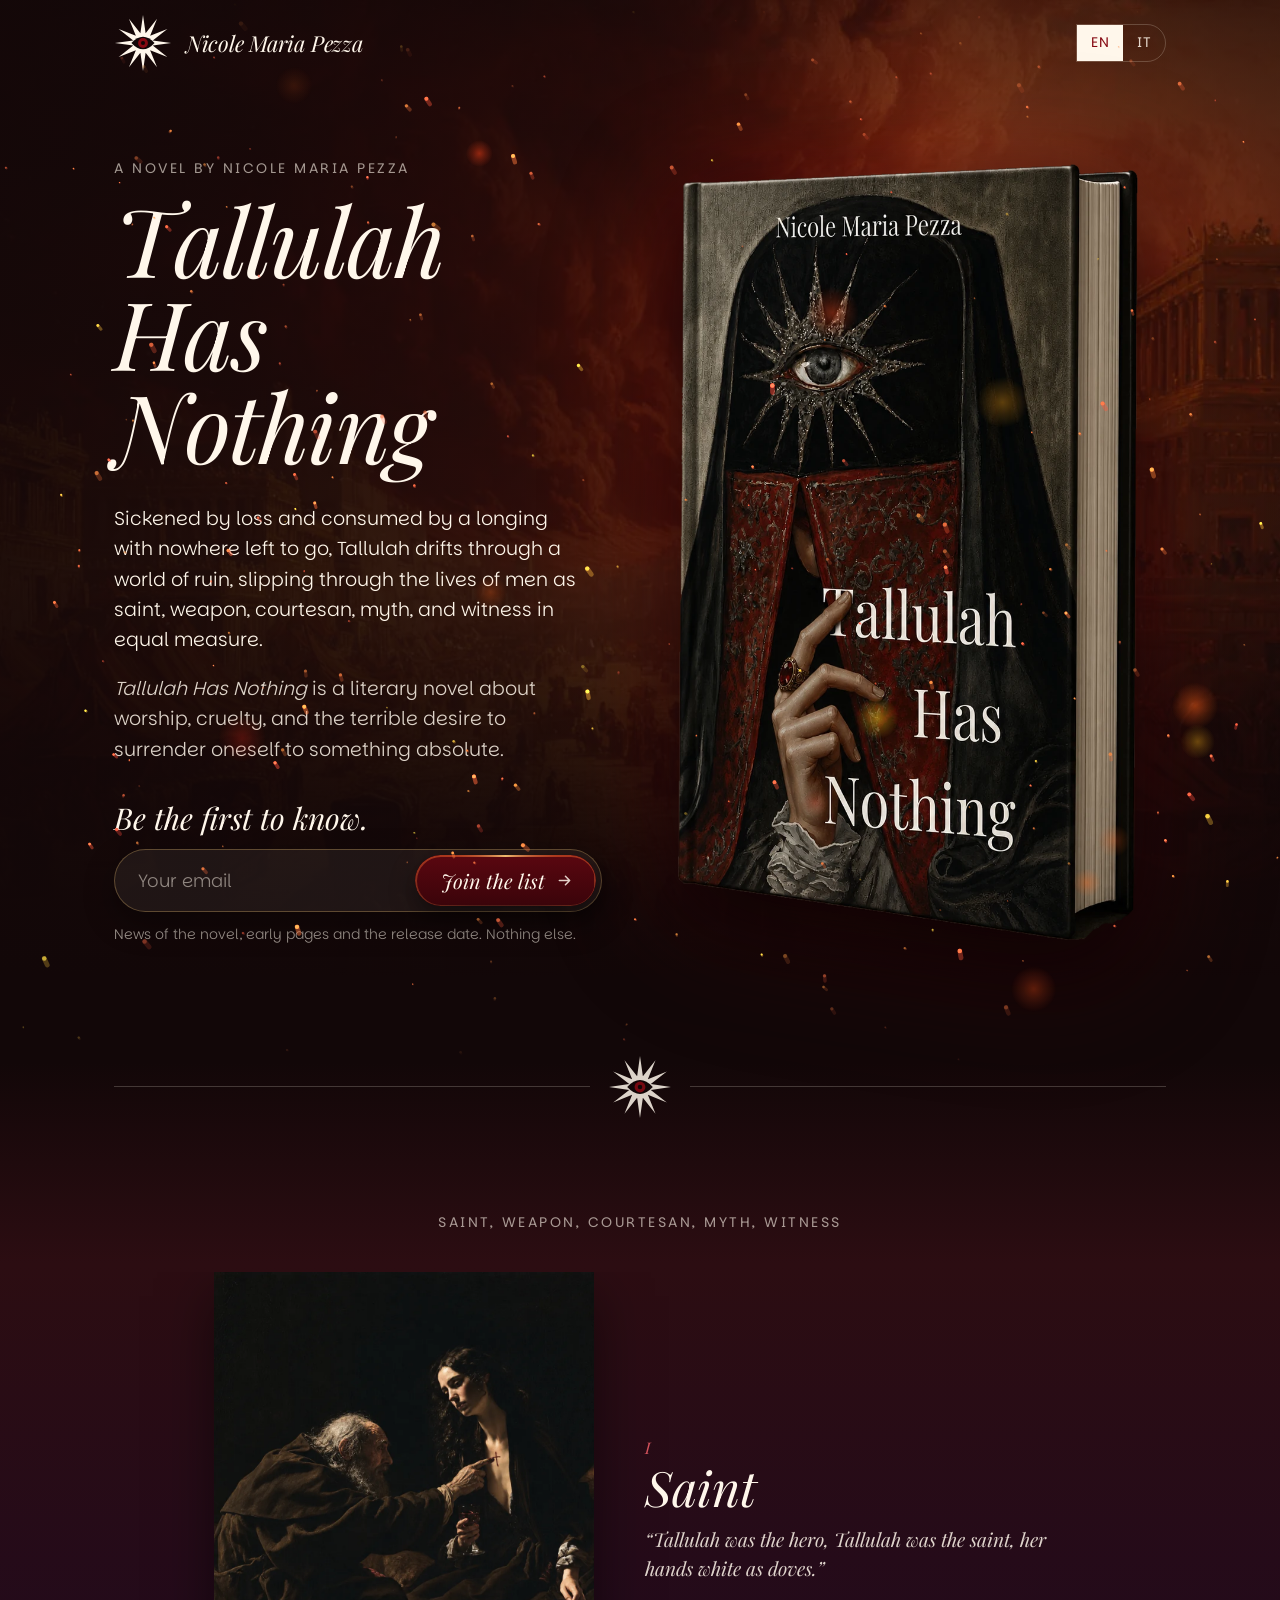
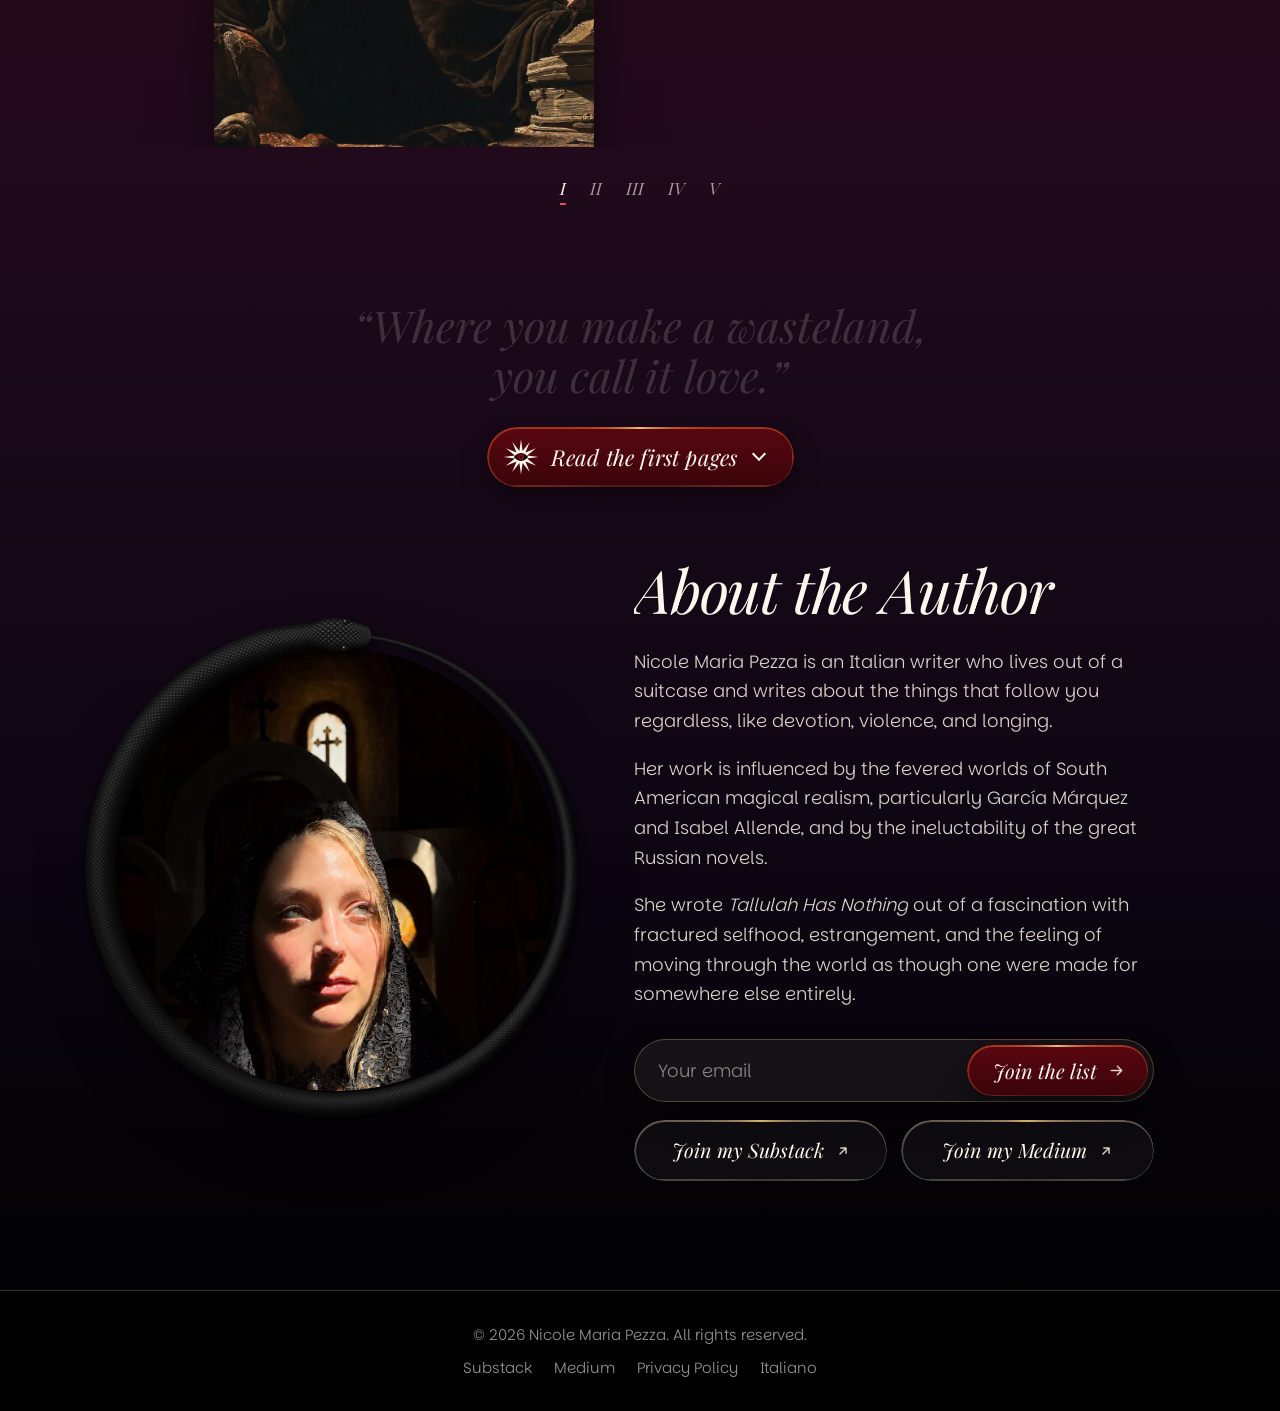
==== commit 0317e22c: "Author photo: realistic black ouroboros (rendered scales, faint glint) replaces the drawn serpent Co" ====
--- a/index.html
+++ b/index.html
@@ -38,11 +38,11 @@
 <link rel="preconnect" href="https://fonts.gstatic.com" crossorigin>
 <link href="https://fonts.googleapis.com/css2?family=Parkinsans:wght@300;400;500&family=Playfair+Display:ital,wght@1,400;1,500&display=swap" rel="stylesheet">
 <link rel="preload" as="image" href="images/book-en.webp">
-<link rel="stylesheet" href="assets/style.css?v=202610100705">
-<link rel="stylesheet" href="assets/story.css?v=202610100705">
+<link rel="stylesheet" href="assets/style.css?v=202610100735">
+<link rel="stylesheet" href="assets/story.css?v=202610100735">
 <script>document.documentElement.classList.add("js")</script>
 <link rel="preload" as="image" href="images/art/babylon.webp">
-<link rel="stylesheet" href="assets/fx.css?v=202610100705">
+<link rel="stylesheet" href="assets/fx.css?v=202610100735">
 <script data-goatcounter="https://nicolep.goatcounter.com/count" async src="https://gc.zgo.at/count.js"></script>
 </head>
 <body class="fx">
@@ -140,15 +140,7 @@
   </section>
 
   <section class="about" id="about">
-    <figure class="portrait"><div class="photo"><img src="images/author-photo.webp" alt="Nicole Maria Pezza" width="1086" height="1448" loading="lazy" decoding="async"><svg class="serpent" viewBox="0 0 600 600" aria-hidden="true"><defs><radialGradient id="gsp" cx="300" cy="300" r="272" gradientUnits="userSpaceOnUse"><stop offset="0.824" stop-color="#2e060a"/><stop offset="0.86" stop-color="#120405"/><stop offset="0.904" stop-color="#3a0810"/><stop offset="0.923" stop-color="#3e070d"/><stop offset="0.949" stop-color="#0c0304"/><stop offset="0.985" stop-color="#000"/></radialGradient><linearGradient id="hsp" x1="0" y1="-22" x2="0" y2="22" gradientUnits="userSpaceOnUse"><stop offset="0.000" stop-color="#000"/><stop offset="0.224" stop-color="#0c0304"/><stop offset="0.385" stop-color="#3e070d"/><stop offset="0.503" stop-color="#3a0810"/><stop offset="0.776" stop-color="#120405"/><stop offset="1.000" stop-color="#2e060a"/></linearGradient><filter id="glowsp" x="-2" y="-2" width="5" height="5"><feGaussianBlur stdDeviation="1.6" result="b"/><feMerge><feMergeNode in="b"/><feMergeNode in="SourceGraphic"/></feMerge></filter><filter id="shsp" x="-10%" y="-10%" width="120%" height="120%"><feDropShadow dx="0" dy="4" stdDeviation="3" flood-color="#000" flood-opacity=".7"/></filter><mask id="msp" maskUnits="userSpaceOnUse" x="0" y="0" width="600" height="600"><path class="sp-reveal" d="M325.7,55.3 A246,246 0 0 1 274.3,544.7 A246,246 0 0 1 323.6,55.1" pathLength="100" fill="none" stroke="#fff" stroke-width="90"/></mask></defs><g mask="url(#msp)" filter="url(#shsp)"><path d="M269.9,54.6 L274.1,53.8 L278.4,53.2 L282.7,52.7 L287.0,52.2 L291.3,51.8 L295.7,51.6 L300.0,51.4 L304.3,51.3 L308.7,51.2 L313.0,51.3 L317.4,51.4 L321.7,51.6 L326.1,51.9 L330.4,52.3 L334.8,52.7 L339.1,53.2 L343.4,53.8 L347.7,54.5 L352.0,55.3 L356.3,56.1 L360.6,57.0 L364.8,58.0 L369.1,59.1 L373.3,60.2 L377.5,61.4 L381.7,62.7 L385.9,64.0 L390.0,65.5 L394.1,67.0 L398.2,68.6 L402.3,70.2 L406.3,72.0 L410.3,73.8 L414.3,75.6 L418.3,77.6 L422.2,79.6 L426.1,81.7 L429.9,83.8 L433.7,86.0 L437.5,88.3 L441.2,90.7 L444.9,93.1 L448.5,95.6 L452.1,98.1 L455.7,100.7 L459.2,103.4 L462.7,106.1 L466.1,108.9 L469.5,111.8 L472.8,114.7 L476.0,117.7 L479.3,120.7 L482.4,123.8 L485.5,127.0 L488.6,130.2 L491.6,133.4 L494.5,136.8 L497.4,140.1 L500.3,143.5 L503.0,147.0 L505.7,150.5 L508.4,154.1 L511.0,157.7 L513.5,161.4 L515.9,165.1 L518.3,168.8 L520.7,172.6 L505.4,181.4 L503.4,177.8 L501.3,174.2 L499.1,170.7 L496.9,167.2 L494.6,163.7 L492.3,160.3 L489.9,156.9 L487.4,153.6 L484.9,150.3 L482.3,147.0 L479.7,143.8 L477.0,140.6 L474.3,137.5 L471.5,134.4 L468.6,131.4 L465.7,128.4 L462.8,125.5 L459.8,122.6 L456.7,119.7 L453.6,117.0 L450.4,114.2 L447.2,111.6 L444.0,109.0 L440.7,106.4 L437.3,103.9 L433.9,101.5 L430.5,99.1 L427.0,96.7 L423.5,94.5 L419.9,92.3 L416.3,90.1 L412.7,88.0 L409.0,86.0 L405.3,84.0 L401.6,82.1 L397.8,80.3 L394.0,78.5 L390.2,76.8 L386.3,75.2 L382.4,73.6 L378.5,72.1 L374.5,70.7 L370.5,69.3 L366.5,68.0 L362.5,66.8 L358.4,65.6 L354.4,64.5 L350.3,63.5 L346.2,62.5 L342.0,61.6 L337.9,60.8 L333.7,60.1 L329.5,59.4 L325.4,58.8 L321.2,58.2 L316.9,57.8 L312.7,57.4 L308.5,57.1 L304.2,56.8 L300.0,56.6 L295.7,56.5 L291.5,56.5 L287.2,56.5 L283.0,56.5 L278.7,56.7 L274.4,56.9 L270.2,57.0Z" fill="url(#gsp)" stroke="#2a0509" stroke-width=".8"/><g class="sp-head" transform="translate(253.1 58.5) rotate(353.5) scale(1.3)">
-<path d="M-2,-11 C5,-12 11,-16.5 20,-16.8 C29,-16.6 37,-12.5 42,-7 C45.5,-3 45.5,3 42,7 C37,12.5 29,16.6 20,16.8 C11,16.5 5,12 -2,11 Z" fill="url(#hsp)" stroke="#2a0509" stroke-width=".9"/>
-<path d="M21,-5.5 L32,-4.5 L36.5,0 L32,4.5 L21,5.5 Q18,0 21,-5.5Z" fill="none" stroke="#8a1a22" stroke-width=".7" opacity=".7"/>
-<path d="M36.5,0 L41,-3.5 M36.5,0 L41,3.5 M32,-4.5 L35,-9 M32,4.5 L35,9 M21,-5.5 L16,-11 M21,5.5 L16,11 M21,-5.5 L14,0 L21,5.5" fill="none" stroke="#8a1a22" stroke-width=".6" opacity=".55"/>
-<circle cx="43" cy="-2.6" r=".8" fill="#000"/><circle cx="43" cy="2.6" r=".8" fill="#000"/>
-<path d="M22,-13.2 Q28,-15.6 33,-11.2 M22,13.2 Q28,15.6 33,11.2" fill="none" stroke="#2a0509" stroke-width="1.1"/>
-<g class="sp-eye" filter="url(#glowsp)"><ellipse cx="28" cy="-10.6" rx="4.2" ry="2.3" transform="rotate(-8 28 -10.6)" fill="#ff3b1f"/><ellipse cx="28" cy="10.6" rx="4.2" ry="2.3" transform="rotate(8 28 10.6)" fill="#ff3b1f"/>
-<path class="sp-pupil" d="M28,-12.4 L28,-8.8 M28,8.8 L28,12.4" stroke="#120405" stroke-width="1.1" stroke-linecap="round"/></g>
-</g><path d="M518.3,168.8 L520.7,172.6 L522.9,176.4 L525.1,180.3 L527.2,184.2 L529.3,188.2 L531.3,192.1 L533.2,196.2 L535.1,200.2 L536.8,204.3 L538.5,208.4 L540.2,212.6 L541.7,216.8 L543.2,221.0 L544.6,225.2 L546.0,229.5 L547.3,233.7 L548.4,238.1 L549.6,242.4 L550.6,246.7 L551.6,251.1 L552.5,255.5 L553.3,259.9 L554.0,264.3 L554.7,268.7 L555.2,273.2 L555.7,277.6 L556.2,282.1 L556.5,286.6 L556.8,291.0 L557.0,295.5 L557.1,300.0 L557.1,304.5 L557.0,309.0 L556.9,313.5 L556.7,318.0 L556.4,322.4 L556.1,326.9 L555.6,331.4 L555.1,335.9 L554.5,340.3 L553.8,344.8 L553.1,349.2 L552.2,353.6 L551.3,358.0 L550.3,362.4 L549.3,366.8 L548.1,371.2 L546.9,375.5 L545.6,379.8 L544.2,384.1 L542.8,388.4 L541.3,392.6 L539.7,396.8 L538.0,401.0 L536.3,405.2 L534.5,409.3 L532.6,413.4 L530.6,417.5 L528.6,421.5 L526.5,425.5 L524.3,429.5 L522.0,433.4 L519.7,437.3 L517.4,441.2 L514.9,445.0 L512.4,448.7 L509.8,452.4 L507.2,456.1 L504.5,459.7 L501.7,463.3 L498.8,466.8 L495.9,470.3 L493.0,473.8 L490.0,477.1 L486.9,480.5 L483.7,483.7 L480.5,487.0 L477.3,490.1 L474.0,493.2 L470.6,496.3 L467.2,499.3 L463.7,502.2 L460.2,505.1 L456.6,507.9 L453.0,510.6 L449.3,513.3 L445.6,515.9 L441.9,518.4 L438.1,520.9 L434.2,523.3 L430.3,525.7 L426.4,528.0 L422.4,530.2 L418.4,532.3 L414.3,534.4 L410.2,536.4 L406.1,538.3 L402.0,540.2 L397.8,542.0 L393.6,543.7 L389.3,545.3 L385.0,546.9 L380.7,548.4 L376.4,549.8 L372.0,551.2 L367.6,552.4 L363.2,553.6 L358.8,554.7 L354.4,555.7 L349.9,556.7 L345.4,557.6 L340.9,558.4 L336.4,559.1 L331.9,559.7 L327.4,560.3 L322.8,560.7 L318.3,561.1 L313.7,561.5 L309.1,561.7 L304.6,561.9 L300.0,561.9 L295.4,561.9 L290.9,561.9 L286.3,561.7 L281.7,561.5 L277.2,561.1 L272.6,560.7 L268.0,560.3 L263.5,559.7 L259.0,559.1 L254.4,558.3 L249.9,557.5 L245.4,556.7 L241.0,555.7 L236.5,554.7 L232.1,553.5 L227.6,552.4 L223.2,551.1 L218.9,549.7 L214.5,548.3 L210.2,546.8 L205.9,545.2 L201.6,543.6 L197.3,541.9 L193.1,540.1 L188.9,538.2 L184.8,536.2 L180.7,534.2 L176.6,532.1 L172.5,530.0 L168.5,527.7 L164.5,525.4 L160.6,523.1 L156.7,520.6 L152.9,518.1 L149.1,515.5 L145.3,512.9 L141.6,510.2 L138.0,507.4 L134.4,504.6 L130.8,501.7 L127.3,498.7 L123.8,495.7 L120.4,492.6 L117.1,489.4 L113.8,486.2 L110.5,483.0 L107.4,479.6 L104.2,476.3 L101.2,472.8 L98.2,469.4 L95.2,465.8 L92.3,462.2 L89.5,458.6 L86.8,454.9 L84.1,451.2 L81.5,447.4 L78.9,443.6 L76.4,439.7 L74.0,435.8 L71.6,431.8 L69.4,427.8 L67.1,423.8 L65.0,419.7 L62.9,415.6 L60.9,411.5 L59.0,407.3 L57.2,403.1 L55.4,398.8 L53.7,394.6 L52.1,390.2 L50.5,385.9 L49.0,381.5 L47.6,377.2 L46.3,372.7 L45.1,368.3 L43.9,363.9 L42.8,359.4 L41.8,354.9 L40.9,350.4 L40.0,345.8 L39.2,341.3 L38.6,336.7 L37.9,332.2 L37.4,327.6 L37.0,323.0 L36.6,318.4 L36.3,313.8 L36.1,309.2 L36.0,304.6 L35.9,300.0 L35.9,295.4 L36.1,290.8 L36.2,286.2 L36.5,281.6 L36.9,277.0 L37.3,272.4 L37.8,267.8 L38.4,263.2 L39.1,258.7 L39.9,254.1 L40.7,249.6 L41.6,245.1 L42.6,240.6 L43.7,236.1 L44.8,231.6 L46.0,227.2 L47.4,222.8 L48.7,218.4 L50.2,214.0 L51.7,209.6 L53.4,205.3 L55.0,201.0 L56.8,196.8 L58.6,192.5 L60.6,188.3 L62.5,184.2 L64.6,180.1 L66.7,176.0 L68.9,171.9 L71.2,167.9 L73.5,163.9 L75.9,160.0 L78.4,156.1 L81.0,152.3 L83.6,148.5 L86.3,144.7 L89.0,141.0 L91.8,137.3 L94.7,133.7 L97.6,130.2 L100.6,126.7 L103.7,123.2 L106.8,119.8 L110.0,116.5 L113.2,113.2 L116.5,110.0 L119.8,106.8 L123.2,103.7 L126.7,100.6 L130.2,97.6 L133.7,94.7 L137.3,91.8 L141.0,89.0 L144.7,86.3 L148.5,83.6 L152.3,81.0 L156.1,78.4 L160.0,75.9 L163.9,73.5 L167.9,71.2 L171.9,68.9 L176.0,66.7 L180.1,64.6 L184.2,62.5 L188.3,60.6 L192.5,58.6 L196.8,56.8 L201.0,55.0 L205.3,53.3 L209.6,51.7 L214.1,50.6 L218.6,49.5 L223.1,48.4 L227.6,47.5 L232.1,46.7 L236.6,45.9 L241.2,45.2 L245.7,44.6 L250.2,44.0 L254.8,43.6 L259.8,71.9 L255.9,73.0 L252.0,74.2 L248.2,75.4 L244.3,76.7 L240.5,78.1 L236.8,79.6 L233.1,81.1 L229.4,82.6 L225.7,84.2 L222.1,85.9 L218.4,87.3 L214.7,88.8 L211.0,90.3 L207.3,91.9 L203.7,93.5 L200.1,95.3 L196.6,97.0 L193.1,98.9 L189.6,100.8 L186.1,102.7 L182.7,104.7 L179.3,106.8 L175.9,109.0 L172.6,111.1 L169.3,113.4 L166.1,115.7 L162.9,118.1 L159.8,120.5 L156.6,123.0 L153.6,125.5 L150.5,128.1 L147.6,130.7 L144.6,133.4 L141.8,136.1 L138.9,138.9 L136.1,141.8 L133.4,144.6 L130.7,147.6 L128.1,150.5 L125.5,153.6 L123.0,156.6 L120.5,159.8 L118.1,162.9 L115.7,166.1 L113.4,169.3 L111.1,172.6 L109.0,175.9 L106.8,179.3 L104.7,182.7 L102.7,186.1 L100.8,189.6 L98.9,193.1 L97.0,196.6 L95.3,200.1 L93.5,203.7 L91.9,207.3 L90.3,211.0 L88.8,214.7 L87.3,218.4 L85.9,222.1 L84.6,225.8 L83.3,229.6 L82.1,233.4 L81.0,237.2 L79.9,241.0 L78.9,244.9 L78.0,248.8 L77.2,252.6 L76.4,256.5 L75.6,260.4 L75.0,264.4 L74.4,268.3 L73.8,272.2 L73.4,276.2 L73.0,280.1 L72.7,284.1 L72.4,288.1 L72.2,292.0 L72.1,296.0 L72.1,300.0 L72.1,304.0 L72.2,308.0 L72.4,311.9 L72.6,315.9 L72.9,319.9 L73.3,323.8 L73.7,327.8 L74.2,331.7 L74.8,335.7 L75.5,339.6 L76.2,343.5 L77.0,347.4 L77.8,351.3 L78.7,355.2 L79.7,359.0 L80.7,362.9 L81.9,366.7 L83.0,370.5 L84.3,374.3 L85.6,378.0 L87.0,381.8 L88.4,385.5 L89.9,389.2 L91.5,392.8 L93.2,396.5 L94.9,400.1 L96.6,403.6 L98.4,407.2 L100.3,410.7 L102.3,414.2 L104.3,417.6 L106.3,421.0 L108.5,424.4 L110.7,427.7 L112.9,431.0 L115.2,434.3 L117.5,437.5 L120.0,440.7 L122.4,443.8 L124.9,446.9 L127.5,449.9 L130.1,452.9 L132.8,455.9 L135.5,458.8 L138.3,461.7 L141.2,464.5 L144.0,467.3 L147.0,470.0 L149.9,472.6 L153.0,475.2 L156.0,477.8 L159.1,480.3 L162.3,482.8 L165.5,485.2 L168.7,487.5 L172.0,489.8 L175.3,492.0 L178.7,494.2 L182.1,496.3 L185.5,498.4 L188.9,500.3 L192.4,502.3 L196.0,504.2 L199.5,506.0 L203.1,507.7 L206.8,509.4 L210.4,511.0 L214.1,512.6 L217.8,514.1 L221.6,515.5 L225.3,516.9 L229.1,518.2 L232.9,519.4 L236.7,520.6 L240.6,521.7 L244.5,522.7 L248.4,523.7 L252.3,524.6 L256.2,525.4 L260.1,526.2 L264.1,526.9 L268.0,527.5 L272.0,528.1 L276.0,528.6 L280.0,529.0 L284.0,529.3 L288.0,529.6 L292.0,529.8 L296.0,530.0 L300.0,530.1 L304.0,530.1 L308.0,530.0 L312.0,529.9 L316.1,529.7 L320.1,529.4 L324.1,529.0 L328.1,528.6 L332.1,528.1 L336.0,527.6 L340.0,527.0 L344.0,526.3 L347.9,525.5 L351.9,524.7 L355.8,523.8 L359.7,522.8 L363.6,521.8 L367.5,520.7 L371.3,519.5 L375.2,518.3 L379.0,517.0 L382.8,515.6 L386.5,514.2 L390.3,512.7 L394.0,511.1 L397.7,509.5 L401.3,507.8 L405.0,506.0 L408.6,504.2 L412.2,502.3 L415.7,500.4 L419.2,498.4 L422.7,496.3 L426.1,494.2 L429.5,492.0 L432.9,489.7 L436.2,487.4 L439.5,485.1 L442.7,482.7 L445.9,480.2 L449.1,477.6 L452.2,475.1 L455.2,472.4 L458.3,469.7 L461.2,467.0 L464.2,464.2 L467.0,461.3 L469.9,458.4 L472.6,455.5 L475.4,452.5 L478.1,449.4 L480.7,446.3 L483.2,443.2 L485.8,440.0 L488.2,436.8 L490.6,433.5 L493.0,430.2 L495.3,426.8 L497.5,423.4 L499.7,420.0 L501.8,416.5 L503.8,413.0 L505.8,409.4 L507.8,405.9 L509.6,402.2 L511.4,398.6 L513.2,394.9 L514.9,391.2 L516.5,387.5 L518.0,383.7 L519.5,379.9 L520.9,376.1 L522.3,372.2 L523.6,368.4 L524.8,364.5 L526.0,360.5 L527.0,356.6 L528.1,352.7 L529.0,348.7 L529.9,344.7 L530.7,340.7 L531.4,336.7 L532.1,332.6 L532.7,328.6 L533.2,324.5 L533.7,320.4 L534.1,316.4 L534.4,312.3 L534.7,308.2 L534.8,304.1 L534.9,300.0 L535.0,295.9 L534.9,291.8 L534.8,287.7 L534.6,283.6 L534.4,279.5 L534.1,275.4 L533.7,271.3 L533.2,267.2 L532.7,263.1 L532.1,259.1 L531.4,255.0 L530.6,251.0 L529.8,246.9 L528.9,242.9 L528.0,238.9 L527.0,234.9 L525.9,230.9 L524.7,227.0 L523.5,223.1 L522.1,219.1 L520.8,215.3 L519.3,211.4 L517.8,207.5 L516.3,203.7 L514.6,199.9 L512.9,196.2 L511.1,192.4 L509.3,188.7 L507.4,185.0 L505.4,181.4 L503.4,177.8Z" fill="url(#gsp)"/><path d="M518.3,168.8 L520.7,172.6 L522.9,176.4 L525.1,180.3 L527.2,184.2 L529.3,188.2 L531.3,192.1 L533.2,196.2 L535.1,200.2 L536.8,204.3 L538.5,208.4 L540.2,212.6 L541.7,216.8 L543.2,221.0 L544.6,225.2 L546.0,229.5 L547.3,233.7 L548.4,238.1 L549.6,242.4 L550.6,246.7 L551.6,251.1 L552.5,255.5 L553.3,259.9 L554.0,264.3 L554.7,268.7 L555.2,273.2 L555.7,277.6 L556.2,282.1 L556.5,286.6 L556.8,291.0 L557.0,295.5 L557.1,300.0 L557.1,304.5 L557.0,309.0 L556.9,313.5 L556.7,318.0 L556.4,322.4 L556.1,326.9 L555.6,331.4 L555.1,335.9 L554.5,340.3 L553.8,344.8 L553.1,349.2 L552.2,353.6 L551.3,358.0 L550.3,362.4 L549.3,366.8 L548.1,371.2 L546.9,375.5 L545.6,379.8 L544.2,384.1 L542.8,388.4 L541.3,392.6 L539.7,396.8 L538.0,401.0 L536.3,405.2 L534.5,409.3 L532.6,413.4 L530.6,417.5 L528.6,421.5 L526.5,425.5 L524.3,429.5 L522.0,433.4 L519.7,437.3 L517.4,441.2 L514.9,445.0 L512.4,448.7 L509.8,452.4 L507.2,456.1 L504.5,459.7 L501.7,463.3 L498.8,466.8 L495.9,470.3 L493.0,473.8 L490.0,477.1 L486.9,480.5 L483.7,483.7 L480.5,487.0 L477.3,490.1 L474.0,493.2 L470.6,496.3 L467.2,499.3 L463.7,502.2 L460.2,505.1 L456.6,507.9 L453.0,510.6 L449.3,513.3 L445.6,515.9 L441.9,518.4 L438.1,520.9 L434.2,523.3 L430.3,525.7 L426.4,528.0 L422.4,530.2 L418.4,532.3 L414.3,534.4 L410.2,536.4 L406.1,538.3 L402.0,540.2 L397.8,542.0 L393.6,543.7 L389.3,545.3 L385.0,546.9 L380.7,548.4 L376.4,549.8 L372.0,551.2 L367.6,552.4 L363.2,553.6 L358.8,554.7 L354.4,555.7 L349.9,556.7 L345.4,557.6 L340.9,558.4 L336.4,559.1 L331.9,559.7 L327.4,560.3 L322.8,560.7 L318.3,561.1 L313.7,561.5 L309.1,561.7 L304.6,561.9 L300.0,561.9 L295.4,561.9 L290.9,561.9 L286.3,561.7 L281.7,561.5 L277.2,561.1 L272.6,560.7 L268.0,560.3 L263.5,559.7 L259.0,559.1 L254.4,558.3 L249.9,557.5 L245.4,556.7 L241.0,555.7 L236.5,554.7 L232.1,553.5 L227.6,552.4 L223.2,551.1 L218.9,549.7 L214.5,548.3 L210.2,546.8 L205.9,545.2 L201.6,543.6 L197.3,541.9 L193.1,540.1 L188.9,538.2 L184.8,536.2 L180.7,534.2 L176.6,532.1 L172.5,530.0 L168.5,527.7 L164.5,525.4 L160.6,523.1 L156.7,520.6 L152.9,518.1 L149.1,515.5 L145.3,512.9 L141.6,510.2 L138.0,507.4 L134.4,504.6 L130.8,501.7 L127.3,498.7 L123.8,495.7 L120.4,492.6 L117.1,489.4 L113.8,486.2 L110.5,483.0 L107.4,479.6 L104.2,476.3 L101.2,472.8 L98.2,469.4 L95.2,465.8 L92.3,462.2 L89.5,458.6 L86.8,454.9 L84.1,451.2 L81.5,447.4 L78.9,443.6 L76.4,439.7 L74.0,435.8 L71.6,431.8 L69.4,427.8 L67.1,423.8 L65.0,419.7 L62.9,415.6 L60.9,411.5 L59.0,407.3 L57.2,403.1 L55.4,398.8 L53.7,394.6 L52.1,390.2 L50.5,385.9 L49.0,381.5 L47.6,377.2 L46.3,372.7 L45.1,368.3 L43.9,363.9 L42.8,359.4 L41.8,354.9 L40.9,350.4 L40.0,345.8 L39.2,341.3 L38.6,336.7 L37.9,332.2 L37.4,327.6 L37.0,323.0 L36.6,318.4 L36.3,313.8 L36.1,309.2 L36.0,304.6 L35.9,300.0 L35.9,295.4 L36.1,290.8 L36.2,286.2 L36.5,281.6 L36.9,277.0 L37.3,272.4 L37.8,267.8 L38.4,263.2 L39.1,258.7 L39.9,254.1 L40.7,249.6 L41.6,245.1 L42.6,240.6 L43.7,236.1 L44.8,231.6 L46.0,227.2 L47.4,222.8 L48.7,218.4 L50.2,214.0 L51.7,209.6 L53.4,205.3 L55.0,201.0 L56.8,196.8 L58.6,192.5 L60.6,188.3 L62.5,184.2 L64.6,180.1 L66.7,176.0 L68.9,171.9 L71.2,167.9 L73.5,163.9 L75.9,160.0 L78.4,156.1 L81.0,152.3 L83.6,148.5 L86.3,144.7 L89.0,141.0 L91.8,137.3 L94.7,133.7 L97.6,130.2 L100.6,126.7 L103.7,123.2 L106.8,119.8 L110.0,116.5 L113.2,113.2 L116.5,110.0 L119.8,106.8 L123.2,103.7 L126.7,100.6 L130.2,97.6 L133.7,94.7 L137.3,91.8 L141.0,89.0 L144.7,86.3 L148.5,83.6 L152.3,81.0 L156.1,78.4 L160.0,75.9 L163.9,73.5 L167.9,71.2 L171.9,68.9 L176.0,66.7 L180.1,64.6 L184.2,62.5 L188.3,60.6 L192.5,58.6 L196.8,56.8 L201.0,55.0 L205.3,53.3 L209.6,51.7 L214.1,50.6 L218.6,49.5 L223.1,48.4 L227.6,47.5 L232.1,46.7 L236.6,45.9 L241.2,45.2 L245.7,44.6 L250.2,44.0 M503.4,177.8 L505.4,181.4 L507.4,185.0 L509.3,188.7 L511.1,192.4 L512.9,196.2 L514.6,199.9 L516.3,203.7 L517.8,207.5 L519.3,211.4 L520.8,215.3 L522.1,219.1 L523.5,223.1 L524.7,227.0 L525.9,230.9 L527.0,234.9 L528.0,238.9 L528.9,242.9 L529.8,246.9 L530.6,251.0 L531.4,255.0 L532.1,259.1 L532.7,263.1 L533.2,267.2 L533.7,271.3 L534.1,275.4 L534.4,279.5 L534.6,283.6 L534.8,287.7 L534.9,291.8 L535.0,295.9 L534.9,300.0 L534.8,304.1 L534.7,308.2 L534.4,312.3 L534.1,316.4 L533.7,320.4 L533.2,324.5 L532.7,328.6 L532.1,332.6 L531.4,336.7 L530.7,340.7 L529.9,344.7 L529.0,348.7 L528.1,352.7 L527.0,356.6 L526.0,360.5 L524.8,364.5 L523.6,368.4 L522.3,372.2 L520.9,376.1 L519.5,379.9 L518.0,383.7 L516.5,387.5 L514.9,391.2 L513.2,394.9 L511.4,398.6 L509.6,402.2 L507.8,405.9 L505.8,409.4 L503.8,413.0 L501.8,416.5 L499.7,420.0 L497.5,423.4 L495.3,426.8 L493.0,430.2 L490.6,433.5 L488.2,436.8 L485.8,440.0 L483.2,443.2 L480.7,446.3 L478.1,449.4 L475.4,452.5 L472.6,455.5 L469.9,458.4 L467.0,461.3 L464.2,464.2 L461.2,467.0 L458.3,469.7 L455.2,472.4 L452.2,475.1 L449.1,477.6 L445.9,480.2 L442.7,482.7 L439.5,485.1 L436.2,487.4 L432.9,489.7 L429.5,492.0 L426.1,494.2 L422.7,496.3 L419.2,498.4 L415.7,500.4 L412.2,502.3 L408.6,504.2 L405.0,506.0 L401.3,507.8 L397.7,509.5 L394.0,511.1 L390.3,512.7 L386.5,514.2 L382.8,515.6 L379.0,517.0 L375.2,518.3 L371.3,519.5 L367.5,520.7 L363.6,521.8 L359.7,522.8 L355.8,523.8 L351.9,524.7 L347.9,525.5 L344.0,526.3 L340.0,527.0 L336.0,527.6 L332.1,528.1 L328.1,528.6 L324.1,529.0 L320.1,529.4 L316.1,529.7 L312.0,529.9 L308.0,530.0 L304.0,530.1 L300.0,530.1 L296.0,530.0 L292.0,529.8 L288.0,529.6 L284.0,529.3 L280.0,529.0 L276.0,528.6 L272.0,528.1 L268.0,527.5 L264.1,526.9 L260.1,526.2 L256.2,525.4 L252.3,524.6 L248.4,523.7 L244.5,522.7 L240.6,521.7 L236.7,520.6 L232.9,519.4 L229.1,518.2 L225.3,516.9 L221.6,515.5 L217.8,514.1 L214.1,512.6 L210.4,511.0 L206.8,509.4 L203.1,507.7 L199.5,506.0 L196.0,504.2 L192.4,502.3 L188.9,500.3 L185.5,498.4 L182.1,496.3 L178.7,494.2 L175.3,492.0 L172.0,489.8 L168.7,487.5 L165.5,485.2 L162.3,482.8 L159.1,480.3 L156.0,477.8 L153.0,475.2 L149.9,472.6 L147.0,470.0 L144.0,467.3 L141.2,464.5 L138.3,461.7 L135.5,458.8 L132.8,455.9 L130.1,452.9 L127.5,449.9 L124.9,446.9 L122.4,443.8 L120.0,440.7 L117.5,437.5 L115.2,434.3 L112.9,431.0 L110.7,427.7 L108.5,424.4 L106.3,421.0 L104.3,417.6 L102.3,414.2 L100.3,410.7 L98.4,407.2 L96.6,403.6 L94.9,400.1 L93.2,396.5 L91.5,392.8 L89.9,389.2 L88.4,385.5 L87.0,381.8 L85.6,378.0 L84.3,374.3 L83.0,370.5 L81.9,366.7 L80.7,362.9 L79.7,359.0 L78.7,355.2 L77.8,351.3 L77.0,347.4 L76.2,343.5 L75.5,339.6 L74.8,335.7 L74.2,331.7 L73.7,327.8 L73.3,323.8 L72.9,319.9 L72.6,315.9 L72.4,311.9 L72.2,308.0 L72.1,304.0 L72.1,300.0 L72.1,296.0 L72.2,292.0 L72.4,288.1 L72.7,284.1 L73.0,280.1 L73.4,276.2 L73.8,272.2 L74.4,268.3 L75.0,264.4 L75.6,260.4 L76.4,256.5 L77.2,252.6 L78.0,248.8 L78.9,244.9 L79.9,241.0 L81.0,237.2 L82.1,233.4 L83.3,229.6 L84.6,225.8 L85.9,222.1 L87.3,218.4 L88.8,214.7 L90.3,211.0 L91.9,207.3 L93.5,203.7 L95.3,200.1 L97.0,196.6 L98.9,193.1 L100.8,189.6 L102.7,186.1 L104.7,182.7 L106.8,179.3 L109.0,175.9 L111.1,172.6 L113.4,169.3 L115.7,166.1 L118.1,162.9 L120.5,159.8 L123.0,156.6 L125.5,153.6 L128.1,150.5 L130.7,147.6 L133.4,144.6 L136.1,141.8 L138.9,138.9 L141.8,136.1 L144.6,133.4 L147.6,130.7 L150.5,128.1 L153.6,125.5 L156.6,123.0 L159.8,120.5 L162.9,118.1 L166.1,115.7 L169.3,113.4 L172.6,111.1 L175.9,109.0 L179.3,106.8 L182.7,104.7 L186.1,102.7 L189.6,100.8 L193.1,98.9 L196.6,97.0 L200.1,95.3 L203.7,93.5 L207.3,91.9 L211.0,90.3 L214.7,88.8 L218.4,87.3 L222.1,85.9 L225.7,84.2 L229.4,82.6 L233.1,81.1 L236.8,79.6 L240.5,78.1 L244.3,76.7 L248.2,75.4 L252.0,74.2 L255.9,73.0" fill="none" stroke="#2a0509" stroke-width=".8"/><g><path d="M317.2 54.6Q315.3 55.8 317.0 57.2M318.4 52.0Q316.5 53.2 318.2 54.7M320.2 54.8Q318.3 56.0 320.0 57.5M319.4 52.1Q317.5 53.3 319.2 54.8M321.2 54.9Q319.3 56.1 321.0 57.7M322.5 52.3Q320.6 53.5 322.2 55.0M324.3 55.2Q322.4 56.4 324.1 58.0M323.6 52.3Q321.6 53.5 323.3 55.1M325.4 55.3Q323.4 56.5 325.1 58.2M326.8 52.6Q324.8 53.8 326.5 55.5M328.7 55.6Q326.6 56.9 328.3 58.6M327.9 52.6Q325.8 53.9 327.6 55.6M329.8 55.8Q327.6 57.0 329.4 58.8M331.3 53.0Q329.1 54.2 330.9 56.0M333.1 56.2Q331.0 57.5 332.7 59.2M332.4 53.1Q330.2 54.3 332.0 56.1M334.3 56.4Q332.1 57.6 333.8 59.5M335.9 53.5Q333.6 54.8 335.4 56.6M337.8 56.9Q335.5 58.1 337.3 60.0M337.1 53.6Q334.8 54.9 336.6 56.8M338.9 57.1Q336.6 58.3 338.4 60.3M340.7 54.1Q338.3 55.4 340.1 57.3M342.5 57.7Q340.2 58.9 342.0 60.9M341.9 54.3Q339.5 55.5 341.3 57.5M343.8 57.9Q341.3 59.2 343.2 61.2M345.6 54.9Q343.2 56.1 345.0 58.2M347.5 58.6Q345.0 59.8 346.8 61.9M346.9 55.1Q344.4 56.3 346.2 58.4M348.7 58.8Q346.2 60.1 348.1 62.2M350.7 55.8Q348.1 57.0 350.0 59.2M352.6 59.6Q350.0 60.9 351.8 63.1M352.0 56.0Q349.4 57.2 351.3 59.4M353.9 59.9Q351.2 61.2 353.1 63.4M356.0 56.8Q353.3 58.0 355.2 60.3M357.8 60.9Q355.1 62.1 357.0 64.4M357.3 57.1Q354.6 58.3 356.5 60.6M359.2 61.2Q356.4 62.4 358.3 64.8M361.4 58.0Q358.6 59.2 360.5 61.6M363.2 62.2Q360.4 63.4 362.3 65.9M362.8 58.3Q359.9 59.5 361.8 61.9M364.6 62.6Q361.7 63.8 363.6 66.3M367.0 59.4Q364.1 60.5 366.0 63.0M368.8 63.8Q365.8 64.9 367.7 67.5M368.4 59.7Q365.4 60.9 367.3 63.4M370.2 64.2Q367.1 65.3 369.0 68.0M372.7 60.9Q369.7 62.0 371.6 64.7M374.5 65.5Q371.3 66.6 373.2 69.3M374.2 61.3Q371.1 62.4 373.0 65.1M375.9 66.0Q372.7 67.1 374.6 69.8M378.6 62.6Q375.4 63.7 377.3 66.5M380.3 67.4Q377.0 68.5 378.9 71.4M380.1 63.1Q376.9 64.2 378.8 67.0M381.8 67.9Q378.5 69.0 380.4 71.9M384.6 64.6Q381.4 65.6 383.2 68.5M386.2 69.6Q382.9 70.6 384.7 73.6M386.2 65.1Q382.8 66.1 384.7 69.1M387.8 70.1Q384.3 71.2 386.2 74.2M390.8 66.7Q387.4 67.7 389.2 70.8M392.3 71.9Q388.8 72.9 390.7 76.0M392.4 67.3Q388.9 68.3 390.8 71.4M393.9 72.6Q390.3 73.5 392.2 76.7M397.1 69.2Q393.6 70.1 395.4 73.3M398.6 74.6Q394.9 75.5 396.7 78.7M398.7 69.8Q395.1 70.7 396.9 74.0M400.1 75.2Q396.4 76.1 398.2 79.5M403.6 71.8Q399.9 72.7 401.7 76.0M404.9 77.4Q401.1 78.3 402.9 81.7M405.2 72.5Q401.5 73.4 403.2 76.8M406.5 78.2Q402.6 79.0 404.4 82.5M410.1 74.8Q406.3 75.5 408.0 79.1M411.3 80.6Q407.4 81.3 409.1 84.9M411.8 75.5Q407.9 76.3 409.7 79.8M412.9 81.4Q409.0 82.1 410.7 85.8M416.8 78.0Q412.8 78.7 414.5 82.3M417.9 84.0Q413.8 84.6 415.5 88.4M418.5 78.8Q414.5 79.5 416.2 83.2M419.5 84.9Q415.4 85.5 417.0 89.3M423.6 81.5Q419.5 82.1 421.1 85.9M424.5 87.7Q420.3 88.3 421.9 92.2M425.3 82.4Q421.1 83.0 422.7 86.9M426.1 88.7Q421.9 89.2 423.4 93.2M430.4 85.4Q426.2 85.8 427.7 89.8M431.1 91.8Q426.8 92.2 428.3 96.3M432.2 86.4Q427.9 86.8 429.4 90.8M432.8 92.9Q428.4 93.2 429.9 97.4M437.4 89.6Q433.0 89.9 434.4 94.1M437.9 96.2Q433.4 96.5 434.8 100.7M439.1 90.6Q434.7 90.9 436.1 95.2M439.6 97.4Q435.0 97.6 436.4 101.9M444.4 94.1Q439.8 94.3 441.2 98.6M444.6 100.9Q440.1 101.1 441.4 105.5M446.1 95.3Q441.5 95.4 442.9 99.8M446.3 102.2Q441.7 102.3 443.0 106.7M451.4 99.0Q446.7 99.1 448.0 103.5M451.4 106.1Q446.7 106.0 447.9 110.6M453.2 100.3Q448.4 100.3 449.7 104.8M453.1 107.4Q448.4 107.3 449.5 112.0M458.4 104.3Q453.6 104.2 454.8 108.9M458.2 111.6Q453.4 111.4 454.4 116.1M460.2 105.7Q455.4 105.5 456.4 110.2M459.9 113.0Q455.0 112.7 456.0 117.5M465.5 110.0Q460.6 109.7 461.5 114.5M465.0 117.5Q460.0 117.1 460.9 121.9M467.2 111.5Q462.3 111.1 463.2 116.0M466.7 119.0Q461.7 118.5 462.5 123.5M472.5 116.2Q467.5 115.7 468.3 120.6M471.7 123.8Q466.6 123.2 467.4 128.2M474.2 117.7Q469.2 117.2 469.9 122.2M473.4 125.4Q468.2 124.7 468.9 129.9M479.4 122.7Q474.3 122.0 475.0 127.2M478.4 130.5Q473.2 129.7 473.7 134.9M481.2 124.4Q476.0 123.6 476.6 128.8M480.0 132.2Q474.8 131.4 475.3 136.6M486.3 129.7Q481.1 128.8 481.5 134.1M484.9 137.6Q479.6 136.6 480.0 142.0M488.1 131.5Q482.8 130.5 483.2 135.9M486.5 139.5Q481.2 138.4 481.5 143.8M493.1 137.2Q487.8 136.0 488.0 141.5M491.3 145.3Q486.0 144.0 486.1 149.5M494.8 139.1Q489.4 137.9 489.6 143.4M492.9 147.2Q487.5 145.9 487.6 151.4M499.7 145.1Q494.3 143.7 494.4 149.3M497.6 153.3Q492.2 151.8 492.1 157.3M501.3 147.2Q495.9 145.8 495.9 151.3M499.1 155.4Q493.7 153.8 493.6 159.3M506.0 153.6Q500.7 151.9 500.4 157.5M503.5 161.6Q498.2 159.9 497.8 165.4M507.5 155.7Q502.2 154.0 501.9 159.6M504.9 163.7Q499.6 161.9 499.2 167.5M511.9 162.2Q506.6 160.4 506.2 165.9M509.0 170.2Q503.8 168.2 503.3 173.8M513.3 164.4Q508.1 162.5 507.6 168.1M510.4 172.3Q505.2 170.3 504.5 175.9M517.4 171.1Q512.2 169.1 511.6 174.6M514.2 178.9Q509.1 176.8 508.3 182.3M518.7 173.4Q513.6 171.3 512.8 176.8M515.5 181.2Q510.4 178.9 509.5 184.5M522.6 180.3Q517.5 178.0 516.6 183.5M519.1 187.9Q514.0 185.5 513.0 191.0M523.8 182.6Q518.7 180.2 517.8 185.7M520.2 190.2Q515.2 187.8 514.1 193.2M527.3 189.6Q522.3 187.1 521.2 192.6M523.5 197.1Q518.6 194.5 517.3 199.9M528.5 191.9Q523.5 189.4 522.3 194.8M524.6 199.4Q519.7 196.8 518.4 202.2M531.7 199.1Q526.8 196.4 525.5 201.8M527.6 206.5Q522.8 203.7 521.3 209.0M532.7 201.5Q527.9 198.8 526.5 204.2M528.6 208.8Q523.8 206.0 522.2 211.3M535.7 208.8Q530.9 205.9 529.4 211.2M531.3 216.0Q526.6 213.0 524.9 218.3M536.6 211.2Q531.9 208.3 530.3 213.6M532.1 218.4Q527.5 215.3 525.7 220.6M539.3 218.6Q534.6 215.6 532.8 220.8M534.6 225.6Q530.0 222.4 528.1 227.7M540.1 221.1Q535.5 218.0 533.6 223.2M535.3 228.1Q530.8 224.8 528.8 230.1M542.4 228.6Q537.9 225.3 535.9 230.6M537.4 235.4Q533.0 232.0 530.9 237.2M543.2 231.1Q538.7 227.8 536.6 233.0M538.1 237.9Q533.7 234.5 531.5 239.6M545.2 238.7Q540.8 235.3 538.6 240.4M539.9 245.3Q535.6 241.8 533.3 246.8M545.8 241.3Q541.5 237.8 539.2 242.9M540.5 247.8Q536.2 244.2 533.8 249.3M547.5 249.0Q543.3 245.3 540.9 250.3M542.0 255.3Q537.8 251.6 535.3 256.5M548.0 251.5Q543.9 247.8 541.4 252.8M542.4 257.8Q538.3 254.1 535.7 259.0M549.4 259.3Q545.4 255.4 542.7 260.4M543.6 265.4Q539.6 261.5 536.9 266.3M549.8 261.9Q545.8 258.0 543.1 262.9M544.0 267.9Q540.0 264.0 537.2 268.8M550.9 269.6Q547.0 265.7 544.2 270.5M544.8 275.5Q541.0 271.5 538.1 276.2M551.2 272.2Q547.3 268.2 544.4 273.0M545.1 278.0Q541.3 274.0 538.3 278.7M551.9 280.1Q548.2 275.9 545.2 280.6M545.7 285.7Q542.0 281.5 538.9 286.1M552.1 282.7Q548.4 278.5 545.4 283.1M545.8 288.2Q542.2 284.0 539.0 288.6M552.6 290.5Q549.0 286.2 545.8 290.8M546.0 295.9Q542.6 291.5 539.2 296.0M552.6 293.1Q549.1 288.8 545.8 293.3M546.1 298.4Q542.6 294.0 539.3 298.5M552.7 301.0Q549.3 296.6 545.9 301.0M546.0 306.1Q542.7 301.6 539.2 305.9M552.7 303.6Q549.4 299.2 545.9 303.5M545.9 308.6Q542.7 304.1 539.1 308.4M552.5 311.5Q549.3 306.9 545.7 311.2M545.5 316.3Q542.4 311.6 538.7 315.8M552.3 314.1Q549.2 309.5 545.5 313.7M545.3 318.8Q542.3 314.1 538.6 318.3M551.8 321.9Q548.8 317.2 545.0 321.3M544.6 326.4Q541.7 321.7 537.9 325.7M551.5 324.5Q548.6 319.8 544.8 323.9M544.4 329.0Q541.5 324.2 537.6 328.2M550.7 332.4Q547.8 327.5 543.9 331.5M543.3 336.6Q540.6 331.7 536.6 335.5M550.3 335.0Q547.5 330.1 543.6 334.0M542.9 339.1Q540.3 334.2 536.2 338.0M549.1 342.7Q546.5 337.8 542.4 341.6M541.6 346.6Q539.1 341.6 534.9 345.3M548.6 345.3Q546.1 340.3 541.9 344.1M541.1 349.1Q538.7 344.1 534.5 347.8M547.1 353.0Q544.7 348.0 540.5 351.6M539.5 356.6Q537.2 351.5 532.9 355.0M546.5 355.6Q544.2 350.5 539.9 354.1M538.9 359.1Q536.6 354.0 532.3 357.4M544.7 363.2Q542.5 358.1 538.1 361.5M533.7 365.6Q531.6 360.4 527.2 363.7M540.8 364.9Q538.7 359.7 534.2 363.1M546.5 369.2Q544.5 364.0 540.0 367.3M533.0 368.0Q531.0 362.8 526.5 366.1M538.7 372.3Q536.7 367.1 532.2 370.4M545.8 371.7Q543.8 366.5 539.3 369.8M530.8 375.2Q528.9 369.9 524.3 373.1M537.9 374.8Q536.0 369.6 531.4 372.8M543.5 379.3Q541.6 374.1 537.0 377.2M530.0 377.6Q528.2 372.3 523.6 375.4M535.5 382.2Q533.7 376.9 529.1 379.9M542.6 381.8Q540.8 376.6 536.2 379.7M527.5 384.7Q525.8 379.4 521.1 382.3M534.6 384.6Q532.9 379.3 528.2 382.3M540.0 389.4Q538.3 384.0 533.6 387.0M526.6 387.1Q525.0 381.7 520.2 384.6M531.9 391.9Q530.3 386.5 525.5 389.3M539.0 391.8Q537.4 386.5 532.7 389.4M523.8 394.1Q522.4 388.7 517.5 391.4M530.9 394.3Q529.4 388.9 524.6 391.7M536.1 399.2Q534.6 393.8 529.8 396.6M522.8 396.4Q521.4 391.0 516.5 393.7M527.9 401.4Q526.6 396.0 521.6 398.6M535.0 401.7Q533.7 396.3 528.8 399.0M519.7 403.3Q518.5 397.8 513.5 400.4M526.8 403.7Q525.5 398.3 520.6 400.9M531.7 408.9Q530.5 403.5 525.6 406.0M518.6 405.5Q517.5 400.1 512.5 402.6M523.5 410.7Q522.4 405.3 517.4 407.7M530.6 411.3Q529.5 405.9 524.5 408.4M515.2 412.3Q514.2 406.8 509.2 409.1M522.3 413.1Q521.3 407.6 516.2 410.0M527.0 418.4Q526.1 412.9 521.0 415.3M514.0 414.5Q513.1 409.0 508.0 411.3M518.7 419.9Q517.8 414.4 512.7 416.6M525.8 420.8Q524.9 415.3 519.8 417.6M510.4 421.1Q509.6 415.6 504.5 417.7M517.4 422.2Q516.6 416.7 511.5 418.8M521.9 427.7Q521.2 422.2 516.0 424.4M509.1 423.3Q508.4 417.7 503.2 419.8M513.5 428.9Q512.9 423.3 507.7 425.4M520.6 430.0Q519.9 424.5 514.7 426.6M505.2 429.7Q504.7 424.2 499.4 426.1M512.2 431.1Q511.6 425.5 506.4 427.5M516.4 436.8Q515.9 431.3 510.7 433.2M503.8 431.8Q503.4 426.3 498.1 428.1M508.0 437.6Q507.6 432.1 502.3 433.9M515.0 439.1Q514.6 433.5 509.3 435.4M499.6 438.1Q499.3 432.5 494.0 434.2M506.6 439.8Q506.2 434.2 500.9 436.0M510.6 445.7Q510.3 440.1 505.0 441.8M498.2 440.2Q498.0 434.6 492.6 436.2M502.1 446.1Q501.9 440.5 496.6 442.1M509.1 447.9Q508.8 442.3 503.5 443.9M493.7 446.3Q493.7 440.7 488.3 442.2M500.6 448.2Q500.5 442.6 495.1 444.2M504.4 454.3Q504.3 448.7 498.9 450.2M492.2 448.3Q492.2 442.7 486.8 444.1M495.9 454.4Q495.9 448.8 490.5 450.2M502.7 456.4Q502.8 450.8 497.4 452.3M487.5 454.2Q487.7 448.6 482.2 449.8M494.3 456.4Q494.4 450.8 489.0 452.1M497.8 462.6Q498.0 457.1 492.5 458.3M485.9 456.1Q486.1 450.5 480.7 451.7M489.3 462.4Q489.6 456.8 484.2 457.9M496.1 464.7Q496.3 459.1 490.9 460.3M480.9 461.8Q481.4 456.2 475.9 457.3M487.6 464.3Q488.0 458.7 482.5 459.8M490.9 470.7Q491.3 465.1 485.8 466.2M479.3 463.7Q479.7 458.1 474.2 459.1M482.4 470.1Q482.9 464.5 477.4 465.4M489.1 472.7Q489.6 467.1 484.1 468.1M474.1 469.2Q474.7 463.6 469.2 464.4M480.6 472.0Q481.2 466.4 475.7 467.3M483.6 478.5Q484.3 472.9 478.8 473.7M472.3 471.0Q473.0 465.4 467.5 466.2M475.2 477.5Q476.0 472.0 470.4 472.6M481.8 480.4Q482.5 474.8 476.9 475.6M466.9 476.2Q467.8 470.7 462.2 471.3M473.4 479.3Q474.2 473.8 468.6 474.4M476.1 485.9Q476.9 480.4 471.4 481.0M465.1 478.0Q466.0 472.5 460.5 473.0M467.7 484.6Q468.7 479.1 463.1 479.6M474.1 487.7Q475.1 482.2 469.5 482.7M459.5 483.0Q460.6 477.5 455.0 477.9M465.8 486.3Q466.8 480.8 461.3 481.2M468.2 493.1Q469.3 487.6 463.8 487.9M457.6 484.7Q458.7 479.2 453.1 479.5M459.9 491.4Q461.1 485.9 455.5 486.2M466.2 494.8Q467.4 489.3 461.8 489.6M451.7 489.5Q453.1 484.0 447.5 484.2M457.9 493.0Q459.2 487.6 453.6 487.8M460.1 499.9Q461.4 494.4 455.8 494.6M449.8 491.0Q451.1 485.6 445.6 485.7M451.8 497.9Q453.3 492.5 447.7 492.5M458.0 501.5Q459.4 496.1 453.8 496.2M443.8 495.6Q445.3 490.2 439.7 490.1M449.8 499.4Q451.3 494.0 445.7 494.0M451.6 506.3Q453.2 501.0 447.6 500.8M441.7 497.1Q443.3 491.7 437.8 491.5M443.5 504.0Q445.2 498.7 439.6 498.4M449.5 507.9Q451.1 502.5 445.5 502.4M435.5 501.4Q437.3 496.1 431.7 495.7M441.4 505.5Q443.1 500.1 437.5 499.9M443.0 512.4Q444.7 507.1 439.2 506.8M433.4 502.8Q435.3 497.5 429.7 497.1M434.9 509.8Q436.8 504.5 431.2 504.0M440.8 513.9Q442.6 508.6 437.0 508.2M427.1 506.8Q429.0 501.6 423.5 501.0M432.7 511.1Q434.7 505.9 429.1 505.4M434.0 518.2Q436.0 513.0 430.5 512.4M424.9 508.1Q426.9 502.9 421.4 502.3M426.1 515.2Q428.2 510.0 422.7 509.3M431.8 519.6Q433.8 514.4 428.3 513.7M418.4 511.9Q420.6 506.8 415.1 506.0M423.9 516.5Q426.0 511.3 420.5 510.6M424.9 523.6Q427.1 518.4 421.6 517.6M416.2 513.1Q418.4 508.0 412.9 507.2M417.1 520.2Q419.4 515.1 413.9 514.2M422.6 524.8Q424.8 519.7 419.3 518.9M409.5 516.6Q411.9 511.6 406.4 510.6M414.8 521.4Q417.2 516.4 411.7 515.4M415.5 528.5Q417.9 523.5 412.4 522.5M407.2 517.8Q409.7 512.8 404.2 511.7M407.9 524.9Q410.4 519.9 404.9 518.7M413.1 529.7Q415.6 524.7 410.1 523.6M400.4 521.0Q403.0 516.1 397.6 514.8M405.5 526.0Q408.1 521.0 402.6 519.8M405.9 533.1Q408.5 528.2 403.1 526.9M398.1 522.0Q400.8 517.1 395.4 515.8M398.4 529.1Q401.2 524.3 395.8 522.9M403.5 534.2Q406.2 529.3 400.8 528.0M391.2 525.0Q394.0 520.2 388.6 518.7M396.1 530.2Q398.8 525.3 393.4 523.9M396.2 537.3Q399.0 532.5 393.6 531.0M388.8 525.9Q391.7 521.1 386.3 519.6M388.9 533.0Q391.8 528.3 386.4 526.7M393.7 538.3Q396.6 533.5 391.2 532.0M381.8 528.6Q384.8 523.9 379.5 522.1M386.4 533.9Q389.4 529.2 384.1 527.6M386.3 541.1Q389.3 536.4 384.0 534.7M379.4 529.4Q382.5 524.7 377.2 523.0M379.1 536.5Q382.2 531.9 377.0 530.1M383.7 542.0Q386.8 537.3 381.5 535.6M372.2 531.7Q375.4 527.2 370.2 525.3M376.7 537.3Q379.8 532.7 374.6 530.9M376.2 544.5Q379.4 539.9 374.2 538.0M369.8 532.5Q373.1 528.0 367.9 526.0M369.2 539.6Q372.6 535.1 367.4 533.1M373.6 545.2Q376.9 540.7 371.7 538.7M362.5 534.5Q365.9 530.1 360.8 528.0M366.8 540.3Q370.1 535.8 364.9 533.7M366.0 547.4Q369.4 543.0 364.2 540.8M360.1 535.2Q363.6 530.8 358.4 528.6M359.3 542.3Q362.7 537.9 357.6 535.7M363.4 548.1Q366.9 543.7 361.7 541.5M352.8 536.9Q356.3 532.7 351.3 530.3M356.7 542.9Q360.3 538.5 355.2 536.2M355.7 549.9Q359.2 545.7 354.2 543.3M350.3 537.5Q353.9 533.2 348.9 530.8M349.2 544.5Q352.8 540.3 347.8 537.8M353.1 550.5Q356.7 546.3 351.7 543.9M342.9 538.9Q346.7 534.8 341.7 532.2M346.6 545.0Q350.3 540.8 345.4 538.3M345.3 552.0Q349.0 547.9 344.1 545.3M340.4 539.3Q344.2 535.3 339.3 532.6M339.0 546.3Q342.8 542.3 337.9 539.6M342.6 552.5Q346.4 548.4 341.5 545.8M333.0 540.5Q336.9 536.5 332.0 533.8M336.4 546.7Q340.3 542.7 335.4 540.0M334.8 553.7Q338.7 549.7 333.9 547.0M330.5 540.8Q334.4 536.9 329.6 534.1M328.7 547.7Q332.7 543.9 328.0 541.0M332.1 554.0Q336.1 550.1 331.3 547.3M323.0 541.6Q327.0 537.8 322.3 534.9M326.2 548.0Q330.2 544.2 325.5 541.3M324.2 554.9Q328.3 551.1 323.6 548.1M320.5 541.9Q324.6 538.1 319.9 535.1M318.4 548.7Q322.6 545.0 317.9 541.9M321.6 555.2Q325.7 551.4 321.0 548.4M312.9 542.4Q317.2 538.8 312.6 535.6M315.9 548.9Q320.1 545.2 315.4 542.1M313.6 555.7Q317.9 552.1 313.3 548.9M310.4 542.5Q314.7 538.9 310.1 535.7M308.1 549.3Q312.4 545.7 307.9 542.5M311.0 555.8Q315.3 552.2 310.7 549.0M302.9 542.7Q307.3 539.3 302.8 535.9M305.5 549.3Q309.9 545.8 305.4 542.5M303.0 556.0Q307.4 552.6 302.9 549.2M300.4 542.7Q304.8 539.3 300.3 535.9M297.8 549.4Q302.2 546.0 297.8 542.6M300.4 556.1Q304.8 552.7 300.4 549.3M292.8 542.6Q297.3 539.4 293.0 535.8M295.2 549.4Q299.7 546.0 295.3 542.6M292.4 556.0Q296.9 552.7 292.6 549.2M290.4 539.2Q295.0 536.0 290.7 532.4M287.6 545.8Q292.2 542.6 288.0 539.0M289.9 552.5Q294.4 549.3 290.2 545.7M286.9 559.1Q291.5 555.9 287.3 552.3M283.0 538.8Q287.6 535.7 283.5 532.0M285.1 545.6Q289.7 542.5 285.5 538.8M282.0 552.1Q286.7 549.0 282.5 545.3M284.3 558.9Q288.9 555.8 284.7 552.1M280.5 538.6Q285.2 535.6 281.1 531.8M277.4 545.0Q282.1 542.1 278.1 538.3M279.4 551.9Q284.1 548.9 280.0 545.1M276.2 558.3Q280.9 555.3 276.8 551.5M273.1 537.9Q277.9 535.0 273.9 531.1M274.9 544.8Q279.6 541.9 275.6 538.0M271.6 551.1Q276.4 548.3 272.4 544.4M273.5 558.0Q278.3 555.1 274.2 551.3M270.6 537.6Q275.4 534.8 271.5 530.8M267.3 543.9Q272.1 541.1 268.2 537.1M269.0 550.8Q273.8 548.0 269.8 544.1M265.5 557.1Q270.4 554.3 266.4 550.4M263.3 536.6Q268.2 533.9 264.3 529.8M264.8 543.5Q269.6 540.8 265.7 536.8M261.2 549.7Q266.1 547.1 262.3 543.0M262.9 556.7Q267.7 554.0 263.8 550.0M260.8 536.2Q265.7 533.5 261.9 529.5M257.2 542.3Q262.2 539.7 258.4 535.6M258.6 549.3Q263.6 546.7 259.7 542.6M254.9 555.4Q259.8 552.9 256.1 548.7M253.5 534.8Q258.5 532.4 254.8 528.2M254.7 541.9Q259.7 539.3 256.0 535.2M250.9 547.9Q255.9 545.4 252.2 541.2M252.2 555.0Q257.2 552.4 253.5 548.3M251.1 534.3Q256.1 531.9 252.5 527.7M247.2 540.3Q252.3 538.0 248.7 533.7M248.3 547.4Q253.4 545.0 249.7 540.7M244.3 553.4Q249.4 551.0 245.8 546.7M243.8 532.7Q248.9 530.4 245.4 526.1M244.7 539.8Q249.8 537.5 246.2 533.2M240.7 545.7Q245.8 543.4 242.3 539.1M241.7 552.8Q246.8 550.4 243.2 546.1M241.4 532.1Q246.5 529.9 243.1 525.5M237.3 537.9Q242.4 535.8 239.0 531.4M238.1 545.0Q243.2 542.8 239.8 538.4M233.9 550.8Q239.0 548.7 235.6 544.3M234.2 530.2Q239.4 528.1 236.1 523.6M234.8 537.3Q240.0 535.2 236.6 530.7M230.5 543.0Q235.7 540.9 232.4 536.5M231.3 550.1Q236.5 548.0 233.1 543.6M231.8 529.5Q237.0 527.5 233.8 523.0M227.5 535.1Q232.7 533.2 229.5 528.6M228.0 542.3Q233.2 540.3 230.0 535.7M223.5 547.9Q228.8 545.9 225.6 541.4M224.7 527.3Q230.0 525.4 226.9 520.8M225.0 534.4Q230.3 532.5 227.1 527.9M220.5 539.9Q225.8 538.1 222.7 533.5M221.0 547.1Q226.2 545.2 223.1 540.6M222.4 526.5Q227.6 524.7 224.6 520.0M217.8 531.9Q223.1 530.2 220.1 525.5M218.0 539.1Q223.3 537.3 220.2 532.6M213.3 544.5Q218.6 542.8 215.6 538.1M215.4 523.9Q220.7 522.3 217.8 517.6M215.4 531.1Q220.7 529.4 217.7 524.7M210.6 536.4Q216.0 534.8 213.0 530.0M210.8 543.6Q216.1 541.9 213.1 537.2M213.0 523.1Q218.4 521.5 215.5 516.7M208.2 528.3Q213.6 526.8 210.8 522.0M208.2 535.5Q213.6 533.9 210.7 529.1M203.3 540.7Q208.6 539.2 205.8 534.4M206.1 520.2Q211.5 518.8 208.8 514.0M205.9 527.4Q211.3 525.9 208.5 521.1M200.9 532.5Q206.3 531.1 203.6 526.2M200.8 539.7Q206.2 538.2 203.4 533.4M203.9 519.3Q209.3 517.9 206.6 513.0M198.9 524.3Q204.3 523.0 201.7 518.1M198.5 531.5Q203.9 530.1 201.2 525.2M193.4 536.5Q198.8 535.2 196.2 530.3M197.1 516.2Q202.5 515.0 200.0 510.0M196.5 523.3Q202.0 522.0 199.4 517.1M191.4 528.2Q196.8 527.0 194.3 522.1M190.9 535.4Q196.4 534.1 193.8 529.2M194.9 515.1Q200.3 514.0 197.8 509.0M189.6 519.9Q195.1 518.9 192.7 513.9M189.0 527.1Q194.5 525.9 192.0 520.9M183.7 531.8Q189.1 530.8 186.7 525.8M188.2 511.7Q193.7 510.8 191.4 505.7M187.4 518.8Q192.9 517.8 190.5 512.7M182.0 523.5Q187.5 522.6 185.2 517.5M181.3 530.6Q186.8 529.6 184.4 524.6M186.0 510.5Q191.5 509.7 189.3 504.6M180.6 515.2Q186.1 514.3 183.9 509.2M179.7 522.3Q185.2 521.4 182.9 516.3M174.2 526.8Q179.7 526.0 177.5 520.9M179.5 506.9Q185.1 506.2 183.0 501.0M178.4 513.9Q183.9 513.2 181.8 508.0M172.8 518.4Q178.4 517.7 176.3 512.5M171.8 525.5Q177.3 524.7 175.2 519.6M177.4 505.6Q182.9 505.0 180.9 499.8M171.8 510.0Q177.4 509.4 175.4 504.2M170.6 517.1Q176.1 516.4 174.1 511.2M164.9 521.4Q170.4 520.8 168.4 515.6M171.1 501.7Q176.6 501.2 174.7 496.0M169.6 508.7Q175.2 508.2 173.2 502.9M163.9 513.0Q169.4 512.5 167.6 507.2M162.6 520.0Q168.1 519.5 166.2 514.2M169.0 500.4Q174.5 499.9 172.7 494.7M163.2 504.5Q168.8 504.2 167.0 498.9M161.7 511.5Q167.3 511.1 165.4 505.8M155.8 515.6Q161.4 515.3 159.6 510.0M162.8 496.2Q168.4 496.0 166.7 490.6M161.1 503.1Q166.7 502.8 164.9 497.5M155.2 507.1Q160.8 506.9 159.1 501.6M153.6 514.1Q159.1 513.8 157.4 508.5M160.8 494.8Q166.4 494.6 164.7 489.2M154.9 498.7Q160.4 498.6 158.9 493.2M153.0 505.6Q158.6 505.4 157.0 500.1M147.0 509.5Q152.6 509.3 151.0 504.0M154.8 490.3Q160.4 490.3 158.9 484.9M152.8 497.2Q158.4 497.1 156.9 491.7M146.7 500.9Q152.3 500.9 150.8 495.5M144.8 507.9Q150.4 507.8 148.9 502.4M152.8 488.8Q158.4 488.9 157.0 483.5M146.7 492.5Q152.3 492.6 151.0 487.2M144.6 499.3Q150.2 499.4 148.8 494.0M138.4 502.9Q144.0 503.0 142.7 497.6M147.0 484.2Q152.6 484.4 151.4 478.9M144.8 490.9Q150.3 491.1 149.0 485.6M138.5 494.4Q144.1 494.6 142.9 489.2M136.3 501.3Q141.9 501.4 140.6 496.0M145.1 482.6Q150.7 482.8 149.5 477.4M138.9 486.0Q144.5 486.3 143.3 480.9M136.5 492.7Q142.1 493.0 140.9 487.5M130.2 496.1Q135.7 496.4 134.6 490.9M139.5 477.7Q145.1 478.1 144.1 472.6M137.0 484.3Q142.5 484.7 141.5 479.2M130.6 487.6Q136.2 488.0 135.2 482.5M128.1 494.3Q133.7 494.7 132.6 489.2M137.7 476.0Q143.3 476.5 142.3 471.0M131.3 479.2Q136.9 479.7 136.0 474.2M128.7 485.8Q134.2 486.3 133.3 480.8M122.2 488.9Q127.7 489.4 126.8 483.9M132.3 470.9Q137.8 471.5 137.1 466.0M129.5 477.4Q135.0 478.0 134.2 472.5M123.0 480.4Q128.5 481.0 127.7 475.5M120.2 487.0Q125.8 487.6 124.9 482.1M130.5 469.1Q136.1 469.8 135.4 464.3M124.0 472.0Q129.6 472.8 128.9 467.3M121.1 478.5Q126.6 479.3 125.9 473.7M114.5 481.3Q120.0 482.1 119.4 476.6M125.4 463.8Q130.9 464.7 130.3 459.1M122.3 470.2Q127.8 471.0 127.2 465.5M115.6 472.9Q121.2 473.8 120.6 468.2M112.6 479.4Q118.1 480.2 117.5 474.7M123.7 461.9Q129.2 462.9 128.7 457.3M117.1 464.6Q122.5 465.6 122.1 460.0M113.9 471.0Q119.4 471.9 118.9 466.4M107.1 473.5Q112.6 474.5 112.2 468.9M118.7 456.4Q124.2 457.5 123.9 451.9M115.4 462.7Q120.8 463.7 120.5 458.2M108.6 465.1Q114.1 466.2 113.8 460.6M105.4 471.5Q110.8 472.5 110.5 467.0M117.1 454.5Q122.6 455.7 122.3 450.1M110.4 456.8Q115.8 458.1 115.6 452.5M106.9 463.1Q112.4 464.3 112.1 458.7M100.1 465.3Q105.6 466.6 105.4 461.0M112.4 448.7Q117.8 450.1 117.7 444.5M108.8 454.9Q114.2 456.2 114.1 450.6M102.0 457.0Q107.4 458.4 107.3 452.8M98.4 463.3Q103.8 464.5 103.7 459.0M110.9 446.8Q116.3 448.2 116.2 442.6M104.1 448.8Q109.4 450.3 109.5 444.7M100.3 455.0Q105.7 456.4 105.7 450.8M93.4 456.9Q98.8 458.4 98.9 452.8M106.4 440.8Q111.7 442.4 111.9 436.8M102.5 446.8Q107.9 448.3 108.0 442.7M95.6 448.7Q101.0 450.2 101.1 444.7M91.8 454.8Q97.2 456.3 97.3 450.7M104.9 438.8Q110.3 440.4 110.5 434.9M98.1 440.6Q103.4 442.3 103.6 436.7M94.1 446.5Q99.4 448.2 99.6 442.6M87.1 448.2Q92.4 449.9 92.7 444.3M100.7 432.7Q106.0 434.5 106.4 428.9M96.6 438.5Q101.9 440.2 102.2 434.7M89.6 440.1Q94.9 441.9 95.3 436.3M85.6 446.0Q90.9 447.7 91.2 442.2M99.4 430.6Q104.6 432.5 105.1 426.9M92.4 432.1Q97.6 434.0 98.1 428.5M88.2 437.9Q93.5 439.7 93.9 434.2M81.2 439.3Q86.4 441.2 86.9 435.6M95.4 424.3Q100.6 426.3 101.2 420.8M91.0 429.9Q96.3 431.9 96.8 426.4M84.0 431.2Q89.2 433.2 89.8 427.7M79.7 437.0Q84.9 438.9 85.5 433.4M94.1 422.2Q99.3 424.2 100.0 418.7M87.1 423.4Q92.3 425.5 93.0 420.0M82.7 429.0Q87.8 431.0 88.5 425.5M75.6 430.1Q80.7 432.2 81.5 426.7M90.4 415.7Q95.5 417.9 96.4 412.4M85.8 421.2Q91.0 423.3 91.8 417.8M78.8 422.2Q83.9 424.4 84.7 418.9M74.2 427.7Q79.4 429.9 80.2 424.4M89.2 413.5Q94.3 415.8 95.2 410.3M82.2 414.4Q87.2 416.8 88.2 411.3M77.5 419.9Q82.6 422.1 83.5 416.6M70.4 420.6Q75.4 423.0 76.4 417.5M85.8 406.9Q90.8 409.4 91.9 403.9M81.0 412.2Q86.0 414.6 87.0 409.1M73.9 412.9Q78.9 415.3 80.0 409.8M69.1 418.3Q74.2 420.6 75.2 415.2M84.7 404.7Q89.7 407.2 90.8 401.7M77.6 405.3Q82.6 407.9 83.8 402.4M72.7 410.5Q77.7 413.0 78.8 407.6M65.6 411.0Q70.5 413.6 71.7 408.1M81.6 398.0Q86.5 400.6 87.8 395.2M76.5 403.0Q81.5 405.6 82.7 400.2M69.4 403.4Q74.3 406.1 75.6 400.6M64.4 408.6Q69.4 411.2 70.6 405.7M80.6 395.7Q85.4 398.4 86.8 393.0M73.4 396.0Q78.3 398.8 79.7 393.4M68.3 401.0Q73.2 403.7 74.6 398.3M61.2 401.2Q66.0 404.0 67.4 398.6M77.7 388.8Q82.5 391.7 84.0 386.3M72.5 393.7Q77.3 396.5 78.7 391.1M65.3 393.8Q70.1 396.6 71.6 391.2M60.1 398.7Q65.0 401.5 66.4 396.1M76.8 386.5Q81.5 389.4 83.1 384.1M69.7 386.5Q74.4 389.5 76.0 384.1M64.3 391.3Q69.1 394.2 70.7 388.9M57.2 391.2Q61.9 394.2 63.5 388.8M74.2 379.5Q78.9 382.6 80.6 377.3M68.8 384.1Q73.5 387.1 75.2 381.8M61.6 384.0Q66.3 387.0 68.0 381.7M56.2 388.7Q60.9 391.7 62.6 386.4M73.4 377.2Q78.0 380.3 79.8 375.0M66.3 376.9Q70.9 380.0 72.7 374.8M60.8 381.5Q65.4 384.6 67.2 379.3M53.6 381.1Q58.2 384.2 60.1 379.0M71.1 370.1Q75.6 373.3 77.6 368.1M65.5 374.5Q70.1 377.7 72.0 372.4M58.3 374.0Q62.9 377.2 64.8 372.0M52.8 378.5Q57.4 381.7 59.3 376.5M70.4 367.7Q74.9 371.0 76.9 365.8M63.3 367.2Q67.8 370.5 69.8 365.3M57.6 371.5Q62.1 374.8 64.1 369.6M50.5 370.8Q54.9 374.1 57.0 368.9M68.4 360.6Q72.8 364.0 75.0 358.8M62.6 364.7Q67.0 368.1 69.2 362.9M55.5 363.9Q59.9 367.3 62.1 362.2M49.7 368.2Q54.2 371.6 56.3 366.4M67.8 358.1Q72.1 361.6 74.4 356.5M60.7 357.3Q65.0 360.8 67.3 355.7M54.8 361.4Q59.2 364.8 61.4 359.7M47.7 360.4Q52.1 363.9 54.3 358.8M66.1 350.9Q70.3 354.5 72.7 349.5M60.1 354.8Q64.4 358.4 66.7 353.3M53.0 353.7Q57.3 357.3 59.7 352.3M47.1 357.8Q51.4 361.3 53.7 356.3M65.6 348.5Q69.8 352.1 72.2 347.1M58.5 347.3Q62.7 351.0 65.2 346.0M52.5 351.2Q56.7 354.8 59.2 349.8M45.4 349.9Q49.6 353.6 52.1 348.6M64.2 341.2Q68.3 344.9 70.9 340.0M58.0 344.8Q62.2 348.5 64.7 343.6M51.0 343.4Q55.1 347.2 57.7 342.3M44.9 347.2Q49.1 351.0 51.6 346.0M63.7 338.7Q67.8 342.5 70.5 337.6M56.8 337.3Q60.8 341.1 63.5 336.2M50.6 340.9Q54.7 344.7 57.3 339.8M43.6 339.3Q47.6 343.1 50.3 338.3M62.7 331.3Q66.6 335.3 69.4 330.5M56.4 334.7Q60.4 338.6 63.1 333.8M49.4 333.1Q53.4 337.0 56.2 332.2M43.2 336.6Q47.2 340.5 49.9 335.7M62.3 328.9Q66.3 332.9 69.1 328.1M55.4 327.2Q59.3 331.2 62.2 326.4M49.1 330.5Q53.0 334.5 55.9 329.7M42.2 328.6Q46.1 332.6 48.9 327.9M61.6 321.5Q65.3 325.6 68.3 320.9M55.2 324.6Q59.0 328.7 61.9 323.9M48.3 322.7Q52.1 326.8 55.1 322.1M41.9 325.9Q45.7 330.0 48.7 325.3M61.4 319.0Q65.1 323.1 68.1 318.5M54.5 317.0Q58.2 321.2 61.3 316.5M48.1 320.1Q51.8 324.2 54.8 319.5M41.2 317.9Q44.9 322.1 48.0 317.4M60.9 311.6Q64.5 315.8 67.7 311.2M54.4 314.4Q58.0 318.7 61.1 314.0M47.6 312.2Q51.2 316.5 54.4 311.9M41.1 315.2Q44.7 319.4 47.8 314.8M60.8 309.1Q64.3 313.4 67.6 308.8M54.0 306.8Q57.5 311.1 60.8 306.6M47.5 309.6Q51.0 313.9 54.2 309.3M40.7 307.2Q44.2 311.5 47.5 307.0M60.6 301.7Q64.0 306.0 67.4 301.6M54.0 304.2Q57.4 308.6 60.8 304.1M47.3 301.7Q50.7 306.1 54.1 301.7M40.6 304.5Q44.1 308.8 47.4 304.4M60.6 299.2Q64.0 303.6 67.4 299.2M54.0 296.6Q57.3 301.1 60.8 296.7M47.3 299.1Q50.7 303.6 54.1 299.1M40.6 296.4Q44.0 300.9 47.4 296.5M60.7 291.7Q64.0 296.3 67.5 292.0M54.0 294.0Q57.3 298.5 60.8 294.2M47.4 291.3Q50.7 295.8 54.2 291.5M40.7 293.7Q44.0 298.2 47.5 293.9M60.8 289.2Q64.0 293.8 67.6 289.6M54.3 286.4Q57.5 291.0 61.1 286.8M47.5 288.6Q50.7 293.2 54.3 289.0M41.0 285.7Q44.2 290.3 47.8 286.0M61.3 281.8Q64.3 286.5 68.1 282.3M54.5 283.9Q57.6 288.5 61.2 284.3M48.0 280.8Q51.1 285.5 54.8 281.3M41.2 283.0Q44.3 287.6 47.9 283.4M61.5 279.3Q64.5 284.0 68.3 279.9M55.1 276.2Q58.0 281.0 61.9 276.9M48.2 278.2Q51.2 282.9 55.0 278.8M41.8 274.9Q44.8 279.7 48.6 275.6M62.2 271.9Q65.1 276.7 69.0 272.7M55.3 273.7Q58.3 278.4 62.1 274.4M49.0 270.4Q51.9 275.2 55.8 271.2M42.1 272.3Q45.0 277.0 48.9 273.0M62.6 269.5Q65.4 274.3 69.3 270.3M56.3 266.1Q59.0 270.9 63.0 267.0M49.3 267.8Q52.1 272.6 56.1 268.6M43.1 264.3Q45.8 269.1 49.8 265.2M63.6 262.1Q66.3 267.0 70.3 263.2M56.6 263.6Q59.4 268.4 63.4 264.6M50.5 260.0Q53.1 264.9 57.2 261.1M43.5 261.6Q46.2 266.5 50.2 262.6M64.0 259.7Q66.6 264.6 70.7 260.8M57.9 256.0Q60.4 261.0 64.6 257.2M50.9 257.4Q53.5 262.3 57.6 258.6M44.8 253.6Q47.3 258.6 51.5 254.9M65.4 252.3Q67.8 257.3 72.1 253.7M58.4 253.5Q60.9 258.5 65.0 254.8M52.3 249.7Q54.8 254.7 59.0 251.0M45.3 251.0Q47.8 256.0 52.0 252.3M65.9 249.9Q68.3 254.9 72.5 251.3M59.9 246.0Q62.3 251.1 66.6 247.5M52.9 247.1Q55.3 252.2 59.5 248.5M46.9 243.1Q49.3 248.2 53.6 244.6M67.6 242.7Q69.8 247.8 74.2 244.3M60.5 243.5Q62.8 248.6 67.1 245.1M54.6 239.5Q56.9 244.6 61.2 241.1M47.5 240.5Q49.8 245.6 54.1 242.0M68.2 240.2Q70.4 245.4 74.8 241.9M62.4 236.1Q64.5 241.3 68.9 237.9M55.3 236.9Q57.5 242.0 61.9 238.6M49.5 232.7Q51.6 237.8 56.1 234.4M70.1 233.1Q72.2 238.3 76.7 235.0M63.0 233.7Q65.1 238.8 69.6 235.5M57.3 229.3Q59.4 234.5 63.9 231.2M50.2 230.1Q52.3 235.2 56.8 231.9M70.8 230.7Q72.8 235.9 77.4 232.7M65.2 226.3Q67.1 231.6 71.7 228.4M58.1 226.8Q60.1 232.0 64.6 228.8M52.5 222.3Q54.4 227.6 59.0 224.4M73.1 223.6Q74.9 228.9 79.6 225.8M66.0 223.9Q67.9 229.1 72.5 226.0M60.5 219.3Q62.3 224.6 66.9 221.5M53.3 219.8Q55.2 225.0 59.8 221.9M73.9 221.2Q75.7 226.5 80.3 223.5M68.5 216.6Q70.2 222.0 74.9 219.0M61.3 216.9Q63.1 222.2 67.8 219.1M55.9 212.1Q57.6 217.4 62.3 214.4M76.5 214.3Q78.1 219.6 82.8 216.7M69.4 214.3Q71.0 219.6 75.7 216.6M64.0 209.5Q65.6 214.8 70.4 211.9M56.9 209.6Q58.5 214.9 63.2 212.0M77.4 211.9Q78.9 217.3 83.7 214.4M72.1 207.1Q73.6 212.5 78.4 209.7M65.0 207.0Q66.5 212.4 71.3 209.5M59.8 202.1Q61.3 207.5 66.1 204.7M80.2 205.1Q81.6 210.5 86.5 207.8M73.1 204.8Q74.5 210.2 79.4 207.4M68.0 199.8Q69.4 205.2 74.2 202.5M60.8 199.6Q62.2 205.0 67.1 202.2M81.2 202.8Q82.5 208.2 87.4 205.6M76.2 197.8Q77.4 203.2 82.4 200.6M69.0 197.4Q70.4 202.8 75.3 200.1M64.1 192.2Q65.3 197.7 70.2 195.0M84.3 196.0Q85.5 201.5 90.5 199.0M77.3 195.4Q78.5 200.9 83.4 198.3M72.3 190.2Q73.5 195.7 78.5 193.2M65.2 189.8Q66.4 195.2 71.3 192.7M85.4 193.8Q86.5 199.3 91.5 196.8M80.6 188.6Q81.6 194.0 86.7 191.6M73.5 187.9Q74.6 193.4 79.6 190.9M68.7 182.5Q69.8 188.0 74.8 185.6M88.8 187.2Q89.8 192.7 94.8 190.4M81.8 186.3Q82.7 191.8 87.8 189.4M77.1 180.9Q78.0 186.4 83.1 184.1M70.0 180.1Q70.9 185.6 76.0 183.3M90.0 185.0Q90.9 190.5 96.0 188.3M85.4 179.6Q86.2 185.1 91.3 182.9M78.3 178.6Q79.2 184.1 84.3 181.9M73.8 173.0Q74.6 178.6 79.7 176.4M93.7 178.5Q94.4 184.1 99.6 182.0M86.7 177.3Q87.4 182.9 92.6 180.7M82.2 171.8Q82.9 177.3 88.1 175.2M75.1 170.7Q75.9 176.2 81.0 174.1M95.0 176.4Q95.6 181.9 100.8 179.9M90.6 170.8Q91.2 176.3 96.4 174.3M83.6 169.5Q84.2 175.1 89.4 173.0M79.3 163.8Q79.8 169.3 85.0 167.3M98.9 170.1Q99.4 175.6 104.6 173.8M91.9 168.6Q92.5 174.2 97.7 172.2M87.7 162.8Q88.2 168.4 93.4 166.5M80.7 161.5Q81.2 167.0 86.4 165.1M100.3 168.0Q100.7 173.6 105.9 171.8M96.1 162.2Q96.5 167.8 101.8 166.0M89.2 160.7Q89.6 166.2 94.8 164.4M85.1 154.7Q85.4 160.3 90.7 158.6M104.5 161.9Q104.7 167.4 110.0 165.8M97.6 160.1Q97.9 165.7 103.2 164.0M93.6 154.2Q93.8 159.7 99.1 158.1M86.6 152.5Q86.9 158.1 92.2 156.4M105.9 159.8Q106.1 165.4 111.4 163.8M102.0 153.9Q102.1 159.4 107.5 157.9M95.1 152.0Q95.3 157.6 100.6 156.0M91.3 146.0Q91.4 151.5 96.8 150.0M110.4 153.9Q110.4 159.4 115.8 158.0M103.5 151.8Q103.6 157.4 109.0 155.9M99.8 145.7Q99.8 151.3 105.2 149.9M92.9 143.8Q93.0 149.4 98.3 147.9M111.9 151.9Q111.8 157.5 117.2 156.1M108.2 145.8Q108.1 151.4 113.5 150.1M101.4 143.7Q101.4 149.2 106.8 147.9M97.9 137.4Q97.7 143.0 103.2 141.7M116.6 146.1Q116.4 151.7 121.8 150.5M109.9 143.8Q109.7 149.4 115.1 148.1M106.4 137.6Q106.1 143.1 111.6 141.9M99.6 135.4Q99.4 140.9 104.8 139.7M118.2 144.2Q117.9 149.8 123.4 148.7M114.8 138.0Q114.5 143.5 119.9 142.5M108.1 135.6Q107.8 141.1 113.2 140.0M104.8 129.2Q104.4 134.8 109.9 133.7M123.1 138.7Q122.7 144.2 128.2 143.2M116.5 136.1Q116.1 141.6 121.6 140.6M113.3 129.7Q112.8 135.2 118.3 134.3M106.6 127.2Q106.1 132.7 111.6 131.7M124.8 136.8Q124.3 142.4 129.8 141.5M121.7 130.4Q121.1 136.0 126.6 135.1M115.1 127.8Q114.5 133.3 120.0 132.4M112.0 121.3Q111.4 126.8 116.9 125.9M130.0 131.5Q129.3 137.0 134.8 136.3M123.4 128.6Q122.8 134.1 128.3 133.3M120.5 122.1Q119.8 127.6 125.3 126.9M113.9 119.3Q113.2 124.9 118.8 124.1M131.7 129.7Q131.0 135.2 136.5 134.6M128.9 123.2Q128.1 128.7 133.6 128.1M122.4 120.2Q121.6 125.8 127.1 125.1M119.6 113.6Q118.8 119.1 124.3 118.5M137.1 124.6Q136.2 130.1 141.7 129.5M130.7 121.4Q129.8 126.9 135.4 126.4M128.0 114.8Q127.1 120.3 132.7 119.8M121.5 111.8Q120.7 117.3 126.2 116.7M138.9 122.9Q137.9 128.4 143.5 127.9M136.3 116.2Q135.3 121.7 140.9 121.3M130.0 113.0Q129.0 118.5 134.5 118.1M127.5 106.3Q126.4 111.8 132.0 111.4M144.5 118.0Q143.4 123.4 148.9 123.1M138.3 114.6Q137.2 120.0 142.7 119.7M135.9 107.8Q134.7 113.3 140.3 113.0M129.5 104.5Q128.4 110.0 134.0 109.6M146.4 116.4Q145.2 121.8 150.8 121.6M144.1 109.6Q142.8 115.1 148.4 114.9M137.9 106.1Q136.6 111.6 142.2 111.4M135.7 99.3Q134.4 104.7 140.0 104.6M152.2 111.7Q150.8 117.1 156.4 117.0M146.1 108.0Q144.8 113.4 150.3 113.3M144.0 101.2Q142.6 106.6 148.2 106.5M137.7 97.6Q136.4 103.0 142.0 102.9M154.2 110.2Q152.7 115.5 158.3 115.5M152.1 103.3Q150.6 108.7 156.2 108.8M146.0 99.6Q144.6 105.0 150.2 105.0M144.1 92.7Q142.6 98.0 148.2 98.1M160.1 105.7Q158.5 111.0 164.1 111.2M154.2 101.8Q152.6 107.2 158.2 107.3M152.3 94.9Q150.7 100.2 156.3 100.4M146.3 91.1Q144.7 96.4 150.3 96.5M162.1 104.3Q160.5 109.6 166.1 109.8M160.4 97.4Q158.7 102.7 164.3 103.0M154.5 93.4Q152.8 98.7 158.4 98.9M152.8 86.4Q151.1 91.7 156.7 92.0M168.3 100.1Q166.5 105.3 172.0 105.8M162.5 95.9Q160.7 101.2 166.3 101.6M161.0 88.9Q159.1 94.2 164.7 94.6M155.1 84.9Q153.3 90.2 158.9 90.5M170.4 98.7Q168.5 104.0 174.1 104.4M168.9 91.7Q167.0 97.0 172.5 97.5M163.2 87.5Q161.3 92.8 166.8 93.2M161.8 80.5Q159.9 85.7 165.4 86.2M176.7 94.8Q174.7 100.0 180.2 100.6M171.1 90.4Q169.1 95.6 174.7 96.2M169.8 83.4Q167.8 88.6 173.3 89.2M164.1 79.0Q162.1 84.3 167.7 84.8M178.8 93.5Q176.7 98.7 182.3 99.4M177.7 86.5Q175.5 91.6 181.1 92.4M172.1 82.0Q170.0 87.2 175.5 87.9M171.0 74.9Q168.9 80.1 174.4 80.8M185.3 89.9Q183.1 95.0 188.6 95.8M179.9 85.2Q177.7 90.4 183.2 91.2M178.9 78.2Q176.7 83.3 182.2 84.1M173.4 73.6Q171.2 78.7 176.7 79.5M187.5 88.7Q185.2 93.8 190.7 94.7M186.6 81.6Q184.3 86.7 189.8 87.6M181.2 76.9Q178.9 82.0 184.4 82.9M180.5 69.8Q178.1 74.8 183.6 75.8M194.1 85.3Q191.7 90.3 197.1 91.4M188.9 80.4Q186.5 85.5 192.0 86.5M188.2 73.3Q185.8 78.3 191.2 79.4M182.9 68.6Q180.5 73.6 185.9 74.6M196.4 84.2Q193.8 89.2 199.3 90.3M195.8 77.1Q193.2 82.0 198.7 83.3M190.6 72.2Q188.1 77.2 193.5 78.3M190.1 65.0Q187.6 70.0 193.0 71.2M203.1 81.1Q200.5 86.0 205.9 87.3M198.1 76.0Q195.5 81.0 200.9 82.2M197.7 68.9Q195.1 73.8 200.5 75.1M192.6 63.9Q190.0 68.8 195.4 70.1M205.4 80.1Q202.7 85.0 208.1 86.3M205.1 73.0Q202.3 77.8 207.7 79.2M200.1 67.8Q197.4 72.7 202.8 74.1M200.0 60.7Q197.2 65.5 202.6 66.9M212.3 77.2Q209.4 82.0 214.8 83.6M207.5 72.0Q204.6 76.8 210.0 78.3M207.4 64.8Q204.5 69.6 209.9 71.2M202.5 59.6Q199.6 64.5 205.0 65.9M214.6 76.4Q211.7 81.1 217.0 82.7M214.6 69.2Q211.6 73.9 217.0 75.6M209.8 63.9Q206.9 68.7 212.3 70.3M210.0 56.7Q207.0 61.4 212.3 63.1M221.6 73.8Q218.5 78.5 223.8 80.2M217.0 68.4Q214.0 73.0 219.3 74.8M217.2 61.2Q214.2 65.9 219.4 67.6M212.5 55.8Q209.5 60.5 214.8 62.2M223.9 73.0Q220.8 77.6 226.1 79.4M224.2 65.9Q221.1 70.5 226.3 72.4M219.7 60.4Q216.6 65.0 221.9 66.8M220.1 53.2Q217.0 57.8 222.2 59.7M231.0 70.7Q227.8 75.3 233.0 77.3M226.7 65.1Q223.5 69.7 228.7 71.6M227.2 58.0Q223.9 62.5 229.1 64.5M222.7 52.4Q219.5 57.0 224.7 58.9M233.4 70.0Q230.1 74.5 235.3 76.6M234.0 62.9Q230.7 67.4 235.8 69.5M229.7 57.2Q226.4 61.7 231.6 63.8M230.4 50.1Q227.1 54.6 232.3 56.7M240.6 68.1Q237.2 72.5 242.3 74.7M236.5 62.3Q233.1 66.7 238.2 68.8M237.3 55.2Q233.8 59.6 239.0 61.8M233.0 49.4Q229.6 53.8 234.8 56.0M242.2 64.2Q238.7 68.6 243.8 70.8M243.1 57.2Q239.6 61.5 244.7 63.8M239.0 51.3Q235.5 55.7 240.7 57.9M249.6 62.6Q245.9 66.8 251.0 69.2M245.7 56.6Q242.1 60.9 247.1 63.2M246.8 49.5Q243.2 53.8 248.2 56.2" fill="none" stroke="#8a1a22" stroke-width=".55" opacity="0.45"/></g><polyline points="295.7,52.7 298.3,52.6 300.9,52.5 303.5,52.5 306.0,52.5 308.6,52.5 311.2,52.6 313.8,52.7 316.4,52.8 319.0,52.9 321.6,53.1 324.2,53.3 326.8,53.5 329.4,53.8 331.9,54.1 334.5,54.4 337.1,54.7 339.7,55.1 342.2,55.5 344.8,55.9 347.4,56.3 349.9,56.8 352.5,57.3 355.0,57.8 357.6,58.4 360.1,58.9 362.6,59.6 365.2,60.2 367.7,60.8 370.2,61.5 372.7,62.2 375.2,63.0 377.7,63.7 380.2,64.5 382.6,65.4 385.1,66.2 387.6,67.1 390.0,68.0 392.4,68.9 394.9,69.8 397.3,70.8 399.7,71.8 402.1,72.8 404.5,73.9 406.9,75.0 409.2,76.1 411.6,77.2 413.9,78.3 416.2,79.5 418.6,80.7 420.9,81.9 423.2,83.2 425.4,84.5 427.7,85.8 430.0,87.1 432.2,88.4 434.4,89.8 436.6,91.2 438.8,92.6 441.0,94.1 443.2,95.5 445.3,97.0 447.5,98.5 449.6,100.0 451.7,101.6 453.8,103.2 455.9,104.8 457.9,106.4 459.9,108.0 462.0,109.7 464.0,111.4 466.0,113.1 467.9,114.8 469.9,116.5 471.8,118.3 473.7,120.1 475.6,121.9 477.5,123.7 479.4,125.6 481.2,127.5 483.0,129.3 484.8,131.2 486.6,133.2 488.3,135.1 490.1,137.1 491.8,139.1 493.5,141.1 495.2,143.1 496.8,145.1 498.5,147.2 500.1,149.2 501.7,151.3 503.2,153.4 504.8,155.5 506.3,157.7 507.8,159.8 509.3,162.0 510.7,164.2 512.2,166.4 513.6,168.6 515.0,170.8 516.3,173.1 517.7,175.3 519.0,177.6 520.3,179.9 521.6,182.2 522.8,184.5 524.0,186.8 525.2,189.2 526.4,191.5 527.5,193.9 528.7,196.3 529.8,198.7 530.8,201.1 531.9,203.5 532.9,205.9 533.9,208.3 534.9,210.8 535.8,213.2 536.7,215.7 537.6,218.2 538.5,220.7 539.3,223.2 540.2,225.7 540.9,228.2 541.7,230.7 542.4,233.2 543.2,235.8 543.8,238.3 544.5,240.9 545.1,243.4 545.7,246.0 546.3,248.5 546.8,251.1 547.4,253.7 547.9,256.3 548.3,258.9 548.8,261.5 549.2,264.1 549.6,266.7 549.9,269.3 550.3,271.9 550.6,274.5 550.8,277.2 551.1,279.8 551.3,282.4 551.5,285.1 551.7,287.7 551.8,290.3 551.9,293.0 552.0,295.6 552.1,298.2 552.1,300.9 552.1,303.5 552.1,306.2 552.0,308.8 551.9,311.4 551.8,314.1 551.7,316.7 551.5,319.4 551.3,322.0 551.1,324.6 550.8,327.3 550.6,329.9 550.3,332.5 549.9,335.1 549.6,337.7 549.2,340.4 548.8,343.0 548.3,345.6 547.9,348.2 547.4,350.8 546.8,353.4 546.3,356.0 545.7,358.5 545.1,361.1 544.5,363.7 543.8,366.2 543.1,368.8 542.4,371.3 541.7,373.9 540.9,376.4 540.1,378.9 539.3,381.5 538.4,384.0 537.6,386.5 536.7,389.0 535.7,391.4 534.8,393.9 533.8,396.4 532.8,398.8 531.8,401.3 530.7,403.7 529.6,406.1 528.5,408.5 527.4,410.9 526.3,413.3 525.1,415.7 523.9,418.0 522.6,420.4 521.4,422.7 520.1,425.0 518.8,427.3 517.5,429.6 516.1,431.9 514.7,434.2 513.3,436.4 511.9,438.7 510.5,440.9 509.0,443.1 507.5,445.3 506.0,447.5 504.4,449.6 502.9,451.8 501.3,453.9 499.7,456.0 498.1,458.1 496.4,460.2 494.7,462.2 493.0,464.3 491.3,466.3 489.6,468.3 487.8,470.3 486.0,472.3 484.2,474.2 482.4,476.2 480.6,478.1 478.7,480.0 476.8,481.8 474.9,483.7 473.0,485.5 471.1,487.3 469.1,489.1 467.1,490.9 465.1,492.7 463.1,494.4 461.1,496.1 459.0,497.8 457.0,499.5 454.9,501.1 452.8,502.7 450.6,504.3 448.5,505.9 446.4,507.5 444.2,509.0 442.0,510.5 439.8,512.0 437.6,513.5 435.3,514.9 433.1,516.3 430.8,517.7 428.5,519.1 426.3,520.5 423.9,521.8 421.6,523.1 419.3,524.4 416.9,525.6 414.6,526.8 412.2,528.0 409.8,529.2 407.4,530.4 405.0,531.5 402.6,532.6 400.1,533.7 397.7,534.7 395.2,535.7 392.8,536.7 390.3,537.7 387.8,538.7 385.3,539.6 382.8,540.5 380.3,541.3 377.8,542.2 375.2,543.0 372.7,543.8 370.1,544.5 367.6,545.3 365.0,546.0 362.4,546.7 359.8,547.3 357.2,547.9 354.6,548.5 352.0,549.1 349.4,549.7 346.8,550.2 344.2,550.7 341.6,551.1 338.9,551.6 336.3,552.0 333.7,552.4 331.0,552.7 328.4,553.0 325.7,553.3 323.1,553.6 320.4,553.8 317.8,554.1 315.1,554.2 312.4,554.4 309.8,554.5 307.1,554.6 304.4,554.7 301.8,554.8 299.1,554.8 296.4,554.8 293.8,554.7 291.1,554.7 288.4,554.6 285.8,554.4 283.1,554.3 280.4,554.1 277.8,553.9 275.1,553.7 272.5,553.4 269.8,553.1 267.2,552.8 264.5,552.5 261.9,552.1 259.2,551.7 256.6,551.2 254.0,550.8 251.3,550.3 248.7,549.8 246.1,549.3 243.5,548.7 240.9,548.1 238.3,547.5 235.7,546.8 233.1,546.2 230.5,545.4 228.0,544.7 225.4,544.0 222.9,543.2 220.3,542.4 217.8,541.5 215.2,540.7 212.7,539.8 210.2,538.9 207.7,537.9 205.2,536.9 202.7,535.9 200.3,534.9 197.8,533.9 195.4,532.8 192.9,531.7 190.5,530.6 188.1,529.4 185.7,528.3 183.3,527.1 180.9,525.8 178.6,524.6 176.2,523.3 173.9,522.0 171.6,520.7 169.3,519.3 167.0,518.0 164.7,516.6 162.4,515.1 160.2,513.7 157.9,512.2 155.7,510.7 153.5,509.2 151.3,507.7 149.1,506.1 147.0,504.5 144.8,502.9 142.7,501.3 140.6,499.6 138.5,498.0 136.5,496.3 134.4,494.6 132.4,492.8 130.4,491.1 128.4,489.3 126.4,487.5 124.4,485.7 122.5,483.8 120.6,482.0 118.7,480.1 116.8,478.2 114.9,476.2 113.1,474.3 111.3,472.3 109.5,470.4 107.7,468.4 105.9,466.3 104.2,464.3 102.5,462.2 100.8,460.2 99.1,458.1 97.5,456.0 95.8,453.9 94.2,451.7 92.6,449.6 91.1,447.4 89.5,445.2 88.0,443.0 86.5,440.8 85.1,438.5 83.6,436.3 82.2,434.0 80.8,431.7 79.4,429.4 78.1,427.1 76.8,424.8 75.5,422.4 74.2,420.1 72.9,417.7 71.7,415.3 70.5,412.9 69.3,410.5 68.2,408.1 67.1,405.7 66.0,403.2 64.9,400.8 63.8,398.3 62.8,395.8 61.8,393.3 60.9,390.8 59.9,388.3 59.0,385.8 58.1,383.3 57.2,380.8 56.4,378.2 55.6,375.7 54.8,373.1 54.1,370.5 53.3,367.9 52.6,365.4 52.0,362.8 51.3,360.2 50.7,357.6 50.1,354.9 49.5,352.3 49.0,349.7 48.5,347.1 48.0,344.4 47.5,341.8 47.1,339.1 46.7,336.5 46.3,333.8 46.0,331.2 45.7,328.5 45.4,325.9 45.1,323.2 44.9,320.5 44.7,317.9 44.5,315.2 44.4,312.5 44.2,309.8 44.2,307.1 44.1,304.5 44.1,301.8 44.0,299.1 44.1,296.4 44.1,293.7 44.2,291.1 44.3,288.4 44.4,285.7 44.6,283.0 44.8,280.4 45.0,277.7 45.2,275.0 45.5,272.4 45.8,269.7 46.2,267.0 46.5,264.4 46.9,261.7 47.3,259.1 47.7,256.4 48.2,253.8 48.7,251.2 49.2,248.5 49.8,245.9 50.4,243.3 51.0,240.7 51.6,238.1 52.3,235.5 53.0,232.9 53.7,230.3 54.4,227.7 55.2,225.2 56.0,222.6 56.8,220.0 57.7,217.5 58.5,215.0 59.4,212.4 60.4,209.9 61.3,207.4 62.3,204.9 63.3,202.4 64.3,200.0 65.4,197.5 66.5,195.1 67.6,192.6 68.7,190.2 69.9,187.8 71.1,185.4 72.3,183.0 73.5,180.6 74.8,178.2 76.1,175.9 77.4,173.5 78.7,171.2 80.1,168.9 81.5,166.6 82.9,164.3 84.3,162.1 85.8,159.8 87.3,157.6 88.8,155.4 90.3,153.2 91.8,151.0 93.4,148.8 95.0,146.6 96.6,144.5 98.3,142.4 99.9,140.3 101.6,138.2 103.3,136.1 105.0,134.1 106.8,132.0 108.6,130.0 110.3,128.0 112.2,126.1 114.0,124.1 115.8,122.2 117.7,120.2 119.6,118.3 121.5,116.5 123.5,114.6 125.4,112.8 127.4,110.9 129.4,109.2 131.4,107.4 133.4,105.6 135.4,103.9 137.5,102.2 139.6,100.5 141.7,98.8 143.8,97.2 145.9,95.5 148.1,93.9 150.2,92.4 152.4,90.8 154.6,89.3 156.8,87.8 159.1,86.3 161.3,84.8 163.6,83.4 165.9,81.9 168.1,80.6 170.5,79.2 172.8,77.8 175.1,76.5 177.5,75.2 179.8,74.0 182.2,72.7 184.6,71.5 187.0,70.3 189.4,69.1 191.8,68.0 194.2,66.9 196.7,65.8 199.1,64.7 201.6,63.6 204.1,62.6 206.6,61.6 209.1,60.7 211.6,59.7 214.1,58.9 216.7,58.1 219.3,57.4 221.9,56.7 224.5,56.0 227.1,55.3 229.7,54.7 232.3,54.1 234.9,53.5 237.5,53.0 240.1,52.5 242.7,52.0" fill="none" stroke="#8a1a22" stroke-width=".9" opacity=".55"/></g></svg></div></figure>
+    <figure class="portrait"><div class="photo"><img src="images/author-photo.webp" alt="Nicole Maria Pezza" width="1086" height="1448" loading="lazy" decoding="async"><div class="serpent" aria-hidden="true"><img class="sp-body" src="images/serpent-body.webp?v=2" alt="" width="1320" height="1320" loading="lazy" decoding="async"><img class="sp-head" src="images/serpent-head.webp?v=2" alt="" width="1320" height="1320" loading="lazy" decoding="async"></div></div></figure>
     <div class="about-text">
       <h2>About the Author</h2>
       <div class="bio">
@@ -185,8 +177,8 @@
   </div>
 </div>
 
-<script src="assets/site.js?v=202610100705"></script>
-<script src="assets/story.js?v=202610100705"></script>
-<script src="assets/fx.js?v=202610100705"></script>
+<script src="assets/site.js?v=202610100735"></script>
+<script src="assets/story.js?v=202610100735"></script>
+<script src="assets/fx.js?v=202610100735"></script>
 </body>
 </html>
--- a/assets/fx.css
+++ b/assets/fx.css
@@ -186,19 +186,19 @@
   body.fx .ornament svg .eye.closed { transform: none; }
 }
 
-/* ---------- The serpent: a dark oxblood ouroboros coiled round the portrait ---------- */
+/* ---------- The serpent: a black ouroboros, rendered scale by scale, coiled round the portrait ---------- */
 .portrait .photo { position: relative; }
-.portrait .serpent { position: absolute; left: -15.217%; top: -15.217%; width: 130.435%; height: 130.435%; pointer-events: none; overflow: visible; }
+.portrait .serpent { position: absolute; left: -15.217%; top: -15.217%; width: 130.435%; height: 130.435%; pointer-events: none; filter: drop-shadow(0 5px 6px rgba(0,0,0,.75)); }
+.portrait .serpent img { position: absolute; inset: 0; width: 100%; height: 100%; max-width: none; border-radius: 0; box-shadow: none; aspect-ratio: auto; filter: none; object-fit: fill; }
 @media (max-width: 860px) { .portrait .photo { max-width: 280px; } }
-.serpent .sp-eye, .serpent .sp-pupil { transform-box: fill-box; transform-origin: center; }
-.serpent .sp-pupil { transition: transform .25s ease-out; }
-/* it slides round the photo, tail first, closing the circle; then its eyes open */
-.js body.fx .about .serpent .sp-reveal { stroke-dasharray: 100 100; stroke-dashoffset: 100; transition: stroke-dashoffset 2.6s cubic-bezier(.55,0,.25,1) .7s; }
-.js body.fx .about.in .serpent .sp-reveal { stroke-dashoffset: 0; }
-.js body.fx .about .serpent .sp-eye { opacity: 0; transform: scaleY(.08); transition: opacity .5s ease 3.2s, transform .7s cubic-bezier(.3,1.4,.5,1) 3.3s; }
-.js body.fx .about.in .serpent .sp-eye { opacity: 1; transform: none; }
-@media (prefers-reduced-motion: reduce) {
-  .js body.fx .about .serpent .sp-reveal { stroke-dashoffset: 0; transition: none; }
-  .js body.fx .about .serpent .sp-eye { opacity: 1; transform: none; transition: none; }
+/* it slides round the photo from its tail, then the head arrives and bites */
+@property --sweep { syntax: '<angle>'; inherits: false; initial-value: 0deg; }
+.js body.fx .about .serpent .sp-body { --sweep: 0deg; -webkit-mask: conic-gradient(from -14deg, #000 var(--sweep), transparent calc(var(--sweep) + 6deg)); mask: conic-gradient(from -14deg, #000 var(--sweep), transparent calc(var(--sweep) + 6deg)); transition: --sweep 2.8s cubic-bezier(.55,0,.25,1) .7s; }
+.js body.fx .about.in .serpent .sp-body { --sweep: 366deg; }
+.js body.fx .about .serpent .sp-head { opacity: 0; transform: rotate(-7deg); transform-origin: 50% 50%; transition: opacity .7s ease 3.2s, transform 1s cubic-bezier(.2,.8,.2,1) 3.2s; }
+.js body.fx .about.in .serpent .sp-head { opacity: 1; transform: none; }
+@media (prefers-reduced-motion: reduce) {
+  .js body.fx .about .serpent .sp-body { -webkit-mask: none; mask: none; transition: none; }
+  .js body.fx .about .serpent .sp-head { opacity: 1; transform: none; transition: none; }
 }
 @media (max-width: 860px) { .about .portrait { margin-top: 30px; margin-bottom: 14px; } }
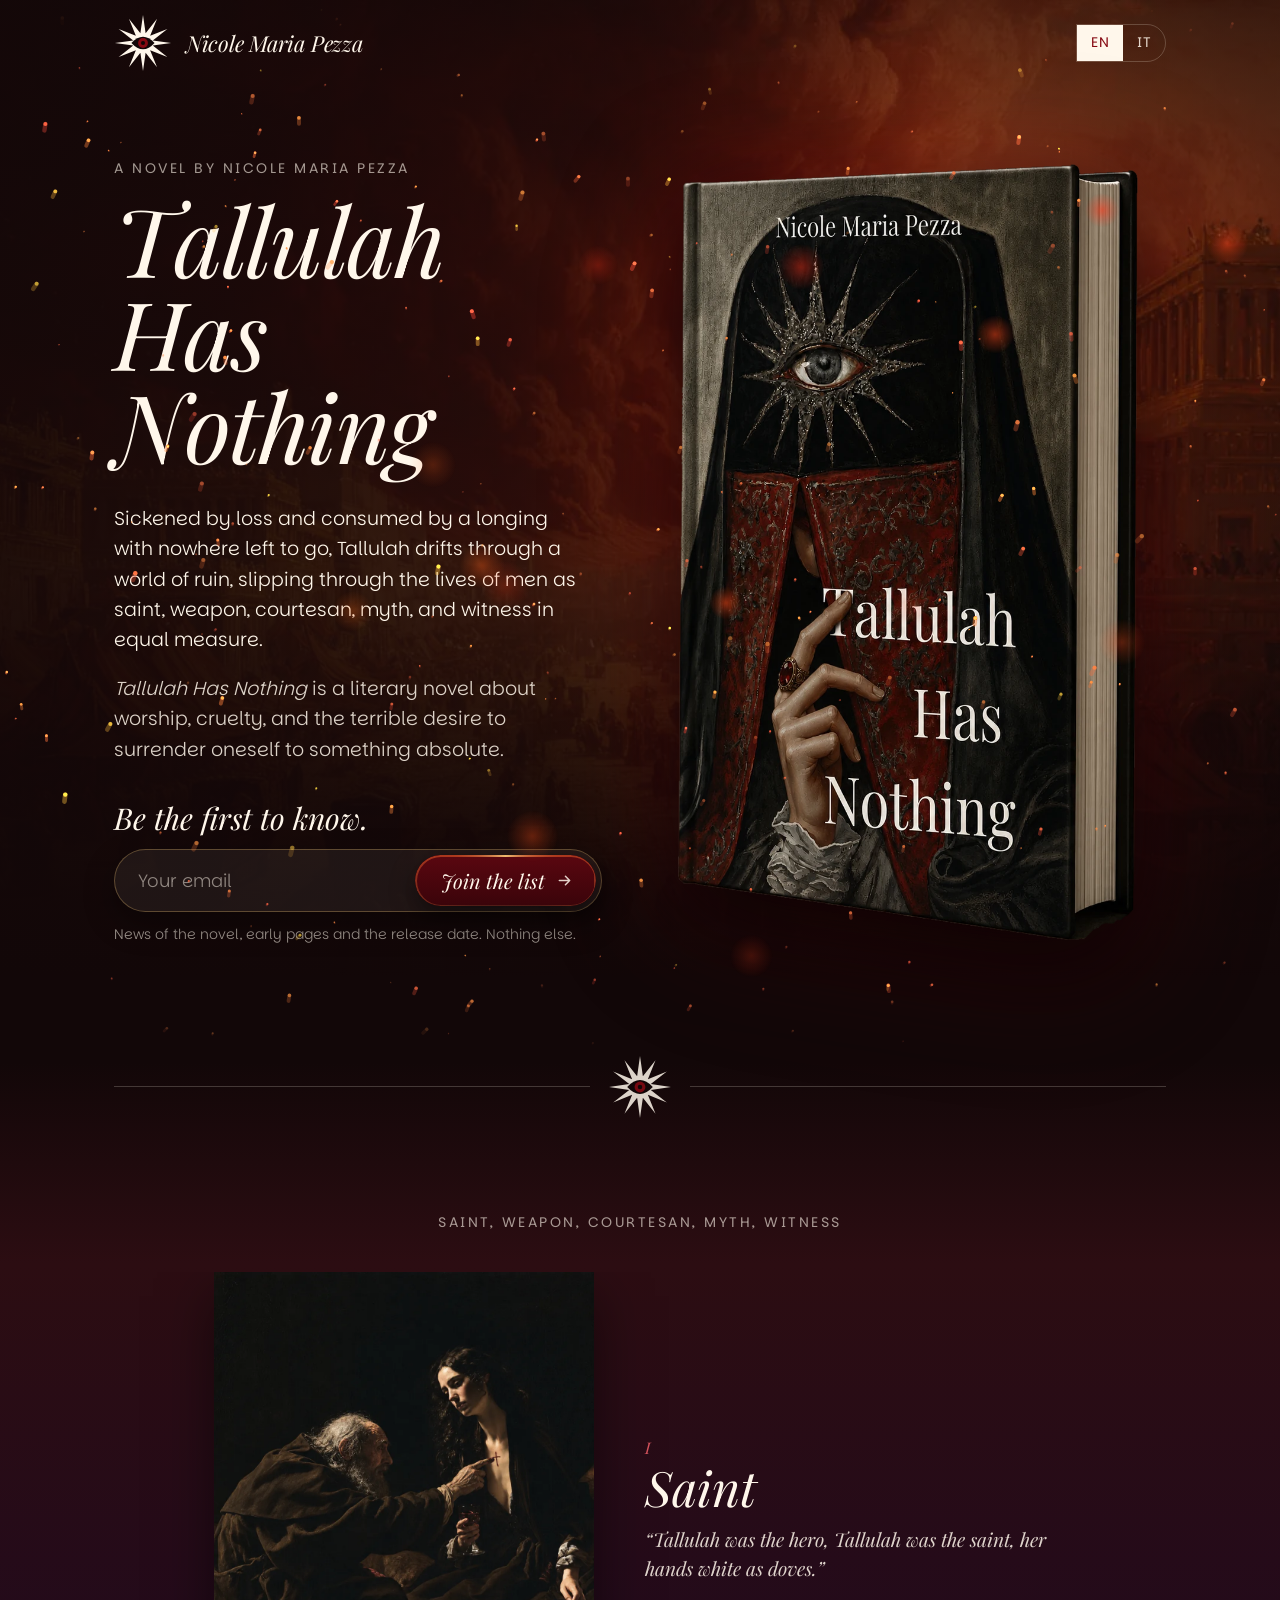
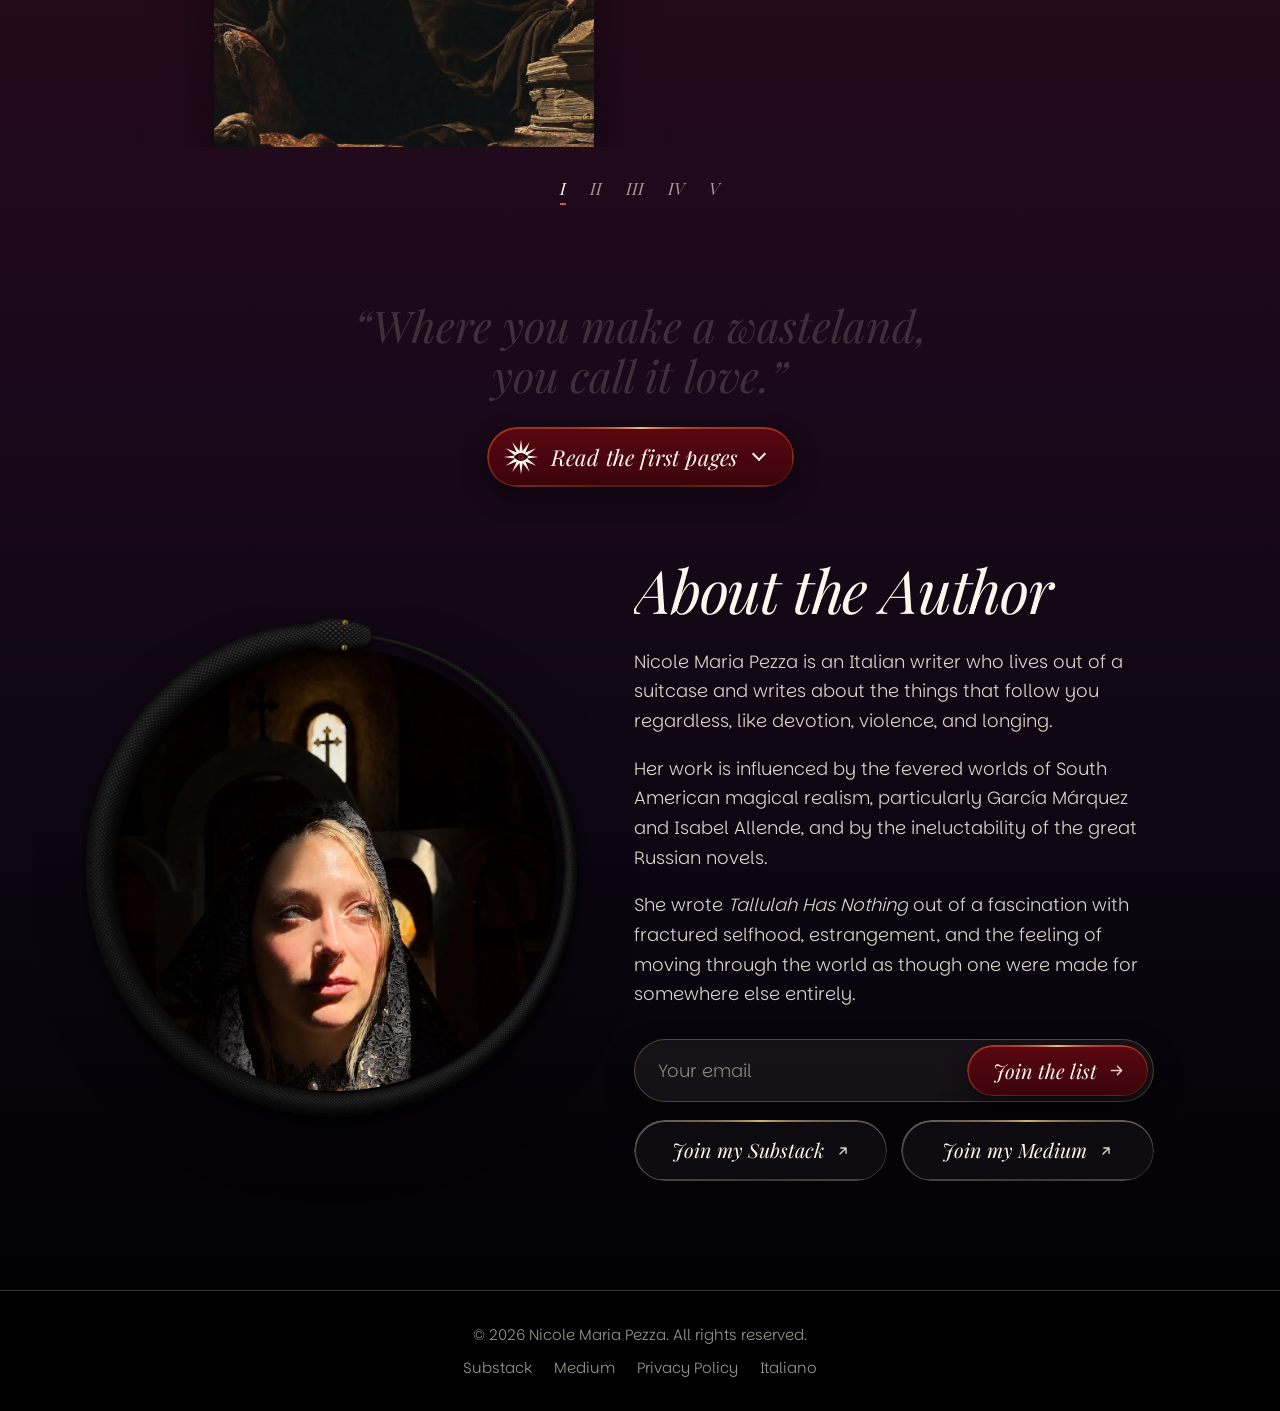
==== commit e005dc60: "Serpent: darker, golden slit eyes, one continuous reveal from tail to head Co-Authored-By: Claude Op" ====
--- a/index.html
+++ b/index.html
@@ -38,11 +38,11 @@
 <link rel="preconnect" href="https://fonts.gstatic.com" crossorigin>
 <link href="https://fonts.googleapis.com/css2?family=Parkinsans:wght@300;400;500&family=Playfair+Display:ital,wght@1,400;1,500&display=swap" rel="stylesheet">
 <link rel="preload" as="image" href="images/book-en.webp">
-<link rel="stylesheet" href="assets/style.css?v=202610100735">
-<link rel="stylesheet" href="assets/story.css?v=202610100735">
+<link rel="stylesheet" href="assets/style.css?v=202610100751">
+<link rel="stylesheet" href="assets/story.css?v=202610100751">
 <script>document.documentElement.classList.add("js")</script>
 <link rel="preload" as="image" href="images/art/babylon.webp">
-<link rel="stylesheet" href="assets/fx.css?v=202610100735">
+<link rel="stylesheet" href="assets/fx.css?v=202610100751">
 <script data-goatcounter="https://nicolep.goatcounter.com/count" async src="https://gc.zgo.at/count.js"></script>
 </head>
 <body class="fx">
@@ -140,7 +140,7 @@
   </section>
 
   <section class="about" id="about">
-    <figure class="portrait"><div class="photo"><img src="images/author-photo.webp" alt="Nicole Maria Pezza" width="1086" height="1448" loading="lazy" decoding="async"><div class="serpent" aria-hidden="true"><img class="sp-body" src="images/serpent-body.webp?v=2" alt="" width="1320" height="1320" loading="lazy" decoding="async"><img class="sp-head" src="images/serpent-head.webp?v=2" alt="" width="1320" height="1320" loading="lazy" decoding="async"></div></div></figure>
+    <figure class="portrait"><div class="photo"><img src="images/author-photo.webp" alt="Nicole Maria Pezza" width="1086" height="1448" loading="lazy" decoding="async"><div class="serpent" aria-hidden="true"><img class="sp-body" src="images/serpent-body.webp?v=3" alt="" width="1320" height="1320" loading="lazy" decoding="async"><img class="sp-head" src="images/serpent-head.webp?v=3" alt="" width="1320" height="1320" loading="lazy" decoding="async"></div></div></figure>
     <div class="about-text">
       <h2>About the Author</h2>
       <div class="bio">
@@ -177,8 +177,8 @@
   </div>
 </div>
 
-<script src="assets/site.js?v=202610100735"></script>
-<script src="assets/story.js?v=202610100735"></script>
-<script src="assets/fx.js?v=202610100735"></script>
+<script src="assets/site.js?v=202610100751"></script>
+<script src="assets/story.js?v=202610100751"></script>
+<script src="assets/fx.js?v=202610100751"></script>
 </body>
 </html>
--- a/assets/fx.css
+++ b/assets/fx.css
@@ -191,14 +191,15 @@
 .portrait .serpent { position: absolute; left: -15.217%; top: -15.217%; width: 130.435%; height: 130.435%; pointer-events: none; filter: drop-shadow(0 5px 6px rgba(0,0,0,.75)); }
 .portrait .serpent img { position: absolute; inset: 0; width: 100%; height: 100%; max-width: none; border-radius: 0; box-shadow: none; aspect-ratio: auto; filter: none; object-fit: fill; }
 @media (max-width: 860px) { .portrait .photo { max-width: 280px; } }
-/* it slides round the photo from its tail, then the head arrives and bites */
+/* it slides round the photo from the tip of its tail, in one movement, until the head closes over the tail */
 @property --sweep { syntax: '<angle>'; inherits: false; initial-value: 0deg; }
-.js body.fx .about .serpent .sp-body { --sweep: 0deg; -webkit-mask: conic-gradient(from -14deg, #000 var(--sweep), transparent calc(var(--sweep) + 6deg)); mask: conic-gradient(from -14deg, #000 var(--sweep), transparent calc(var(--sweep) + 6deg)); transition: --sweep 2.8s cubic-bezier(.55,0,.25,1) .7s; }
-.js body.fx .about.in .serpent .sp-body { --sweep: 366deg; }
-.js body.fx .about .serpent .sp-head { opacity: 0; transform: rotate(-7deg); transform-origin: 50% 50%; transition: opacity .7s ease 3.2s, transform 1s cubic-bezier(.2,.8,.2,1) 3.2s; }
-.js body.fx .about.in .serpent .sp-head { opacity: 1; transform: none; }
+.js body.fx .about .serpent img { --sweep: 0deg; }
+.js body.fx .about .serpent .sp-body { -webkit-mask: conic-gradient(from -12deg, #000 var(--sweep), transparent calc(var(--sweep) + 5deg)); mask: conic-gradient(from -12deg, #000 var(--sweep), transparent calc(var(--sweep) + 5deg)); transition: --sweep 2.4s cubic-bezier(.45,0,1,1) .7s; }
+.js body.fx .about .serpent .sp-head { -webkit-mask: conic-gradient(from 336deg, #000 var(--sweep), transparent calc(var(--sweep) + 5deg)); mask: conic-gradient(from 336deg, #000 var(--sweep), transparent calc(var(--sweep) + 5deg)); transition: --sweep .55s cubic-bezier(0,0,.35,1) 3.1s; }
+.js body.fx .about.in .serpent .sp-body { --sweep: 360deg; }
+.js body.fx .about.in .serpent .sp-head { --sweep: 50deg; }
 @media (prefers-reduced-motion: reduce) {
   .js body.fx .about .serpent .sp-body { -webkit-mask: none; mask: none; transition: none; }
-  .js body.fx .about .serpent .sp-head { opacity: 1; transform: none; transition: none; }
+  .js body.fx .about .serpent .sp-head { -webkit-mask: none; mask: none; transition: none; }
 }
 @media (max-width: 860px) { .about .portrait { margin-top: 30px; margin-bottom: 14px; } }
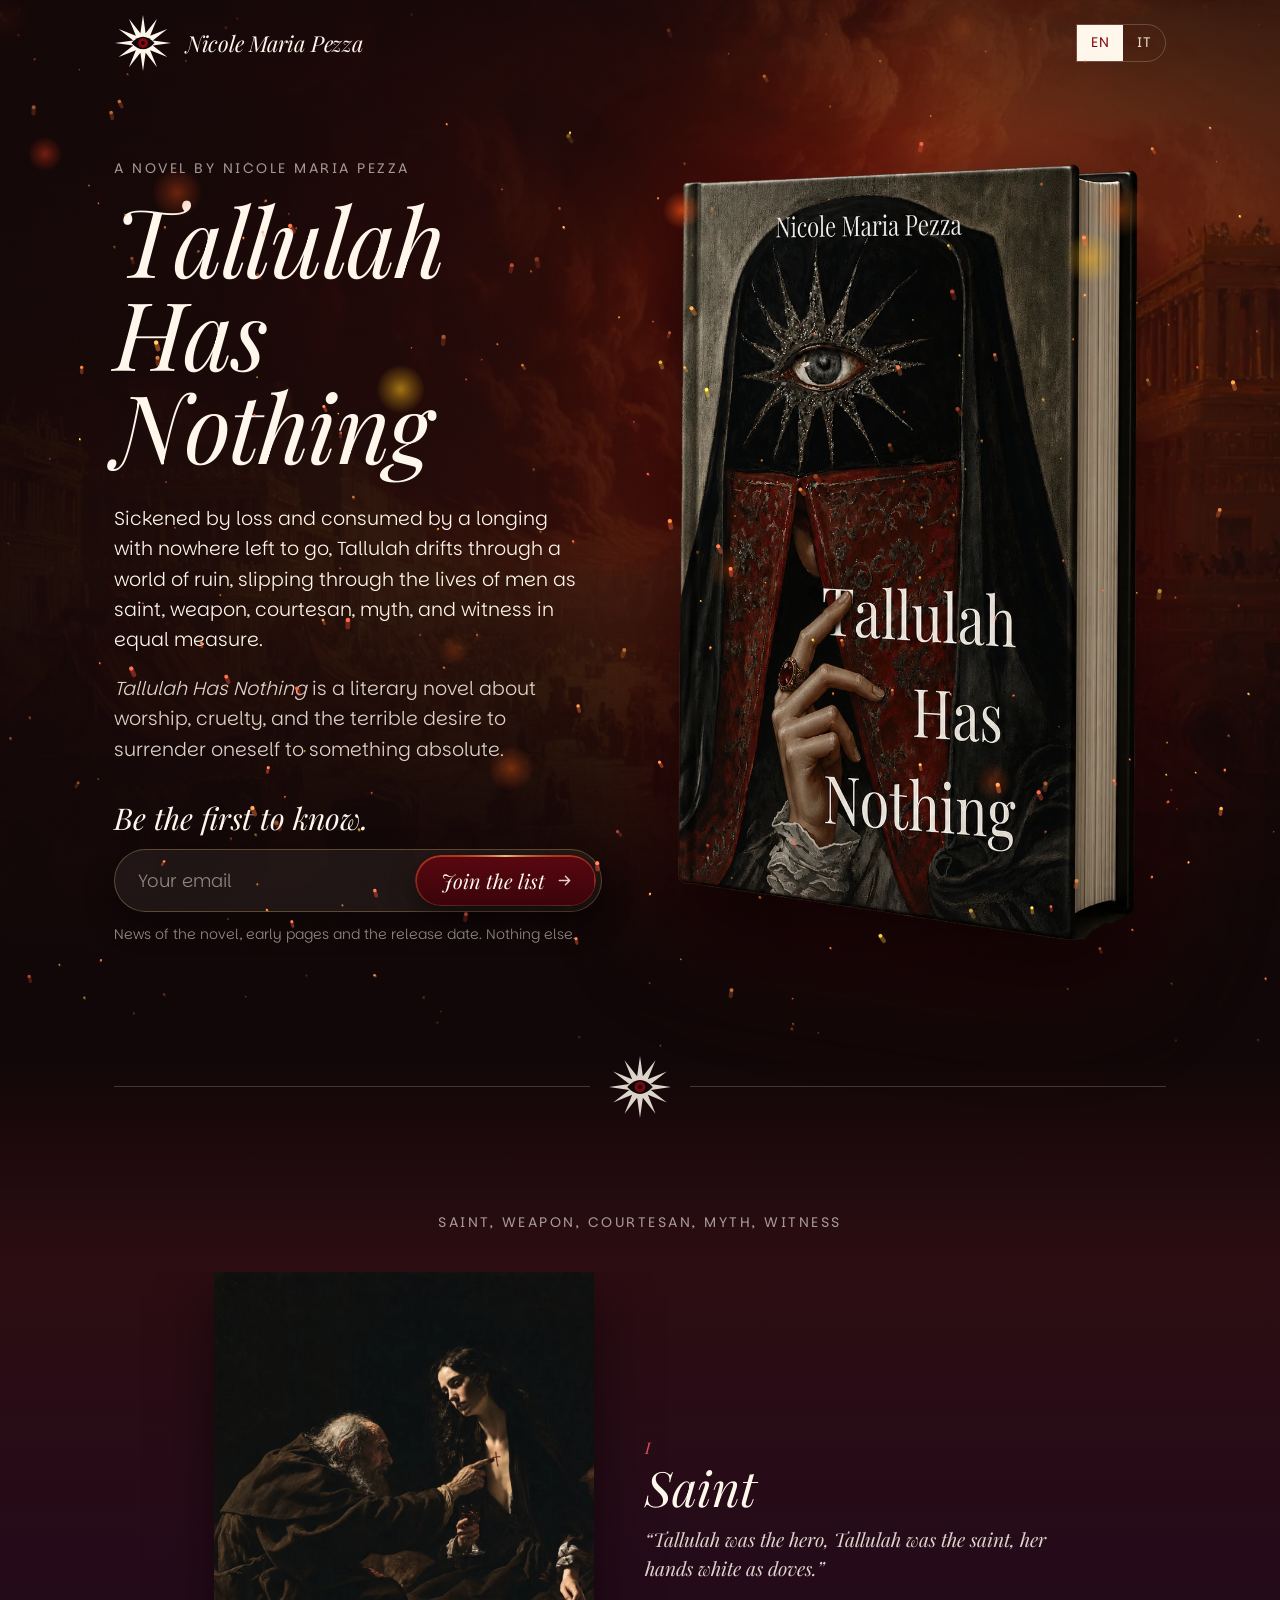
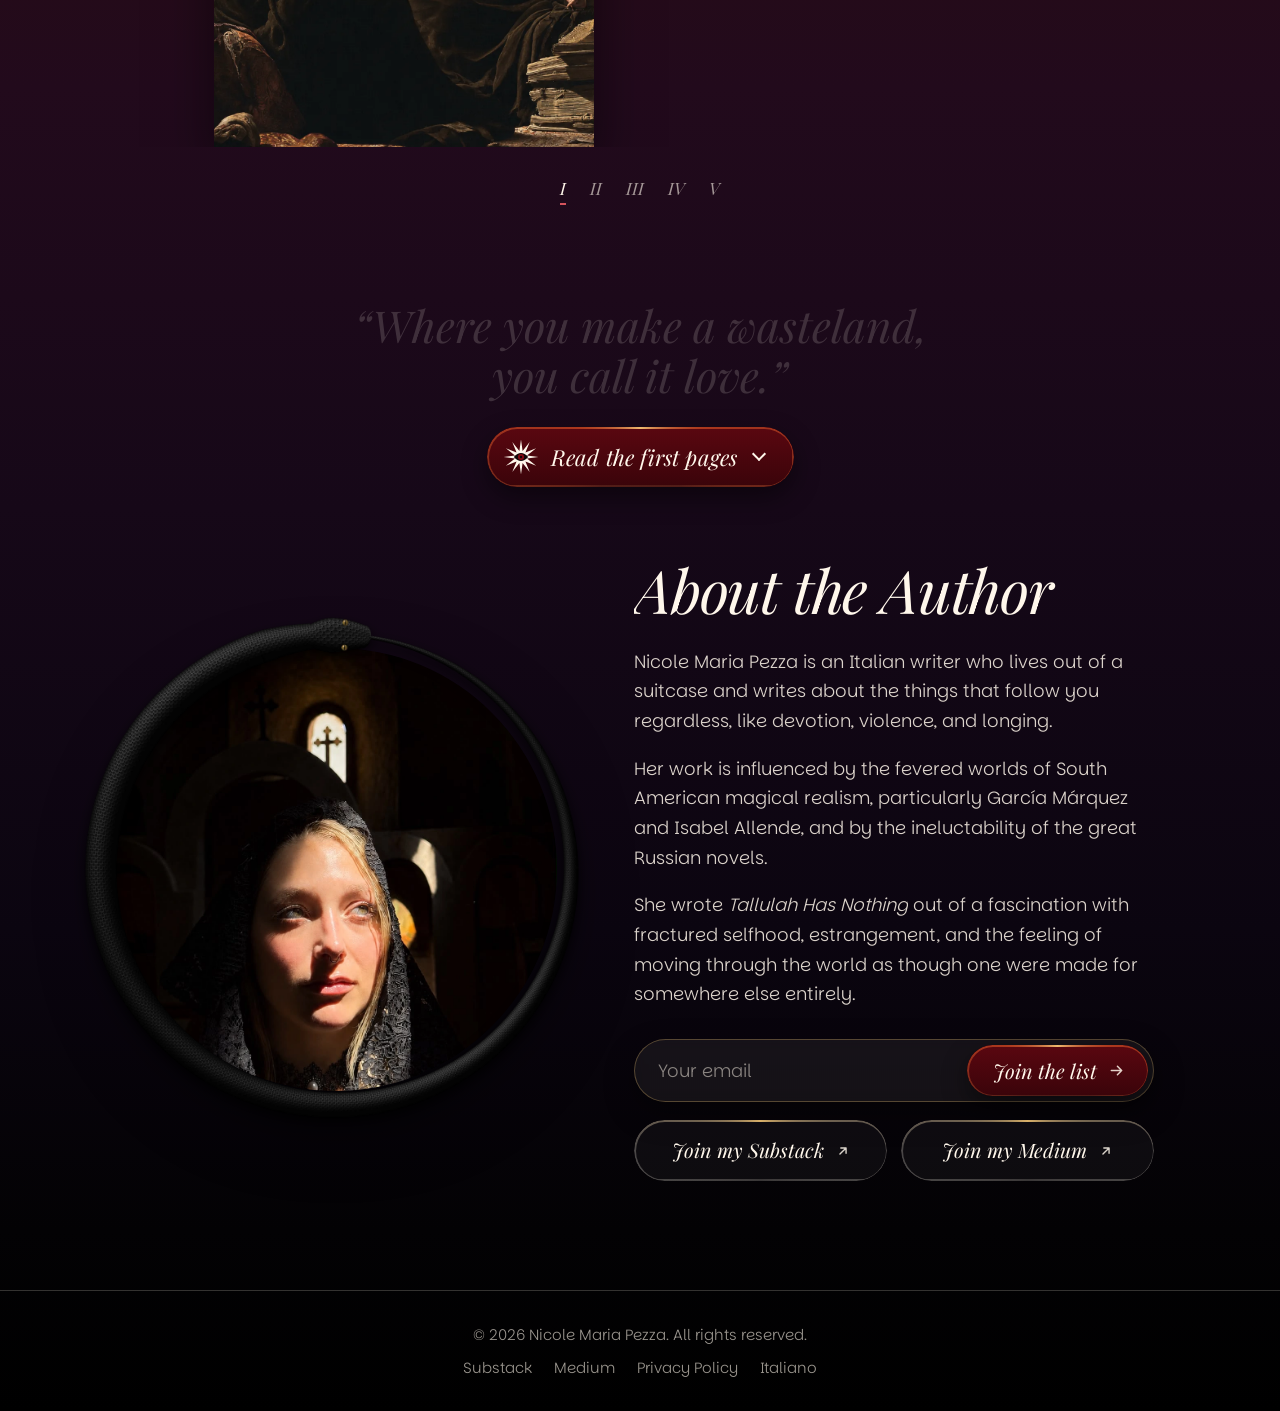
==== commit 2fa2c4f5: "Serpent: near-black like the reference, satin sheen on scale edges only Co-Authored-By: Claude Opus " ====
--- a/index.html
+++ b/index.html
@@ -38,11 +38,11 @@
 <link rel="preconnect" href="https://fonts.gstatic.com" crossorigin>
 <link href="https://fonts.googleapis.com/css2?family=Parkinsans:wght@300;400;500&family=Playfair+Display:ital,wght@1,400;1,500&display=swap" rel="stylesheet">
 <link rel="preload" as="image" href="images/book-en.webp">
-<link rel="stylesheet" href="assets/style.css?v=202610100751">
-<link rel="stylesheet" href="assets/story.css?v=202610100751">
+<link rel="stylesheet" href="assets/style.css?v=202610100804">
+<link rel="stylesheet" href="assets/story.css?v=202610100804">
 <script>document.documentElement.classList.add("js")</script>
 <link rel="preload" as="image" href="images/art/babylon.webp">
-<link rel="stylesheet" href="assets/fx.css?v=202610100751">
+<link rel="stylesheet" href="assets/fx.css?v=202610100804">
 <script data-goatcounter="https://nicolep.goatcounter.com/count" async src="https://gc.zgo.at/count.js"></script>
 </head>
 <body class="fx">
@@ -140,7 +140,7 @@
   </section>
 
   <section class="about" id="about">
-    <figure class="portrait"><div class="photo"><img src="images/author-photo.webp" alt="Nicole Maria Pezza" width="1086" height="1448" loading="lazy" decoding="async"><div class="serpent" aria-hidden="true"><img class="sp-body" src="images/serpent-body.webp?v=3" alt="" width="1320" height="1320" loading="lazy" decoding="async"><img class="sp-head" src="images/serpent-head.webp?v=3" alt="" width="1320" height="1320" loading="lazy" decoding="async"></div></div></figure>
+    <figure class="portrait"><div class="photo"><img src="images/author-photo.webp" alt="Nicole Maria Pezza" width="1086" height="1448" loading="lazy" decoding="async"><div class="serpent" aria-hidden="true"><img class="sp-body" src="images/serpent-body.webp?v=4" alt="" width="1320" height="1320" loading="lazy" decoding="async"><img class="sp-head" src="images/serpent-head.webp?v=4" alt="" width="1320" height="1320" loading="lazy" decoding="async"></div></div></figure>
     <div class="about-text">
       <h2>About the Author</h2>
       <div class="bio">
@@ -177,8 +177,8 @@
   </div>
 </div>
 
-<script src="assets/site.js?v=202610100751"></script>
-<script src="assets/story.js?v=202610100751"></script>
-<script src="assets/fx.js?v=202610100751"></script>
+<script src="assets/site.js?v=202610100804"></script>
+<script src="assets/story.js?v=202610100804"></script>
+<script src="assets/fx.js?v=202610100804"></script>
 </body>
 </html>
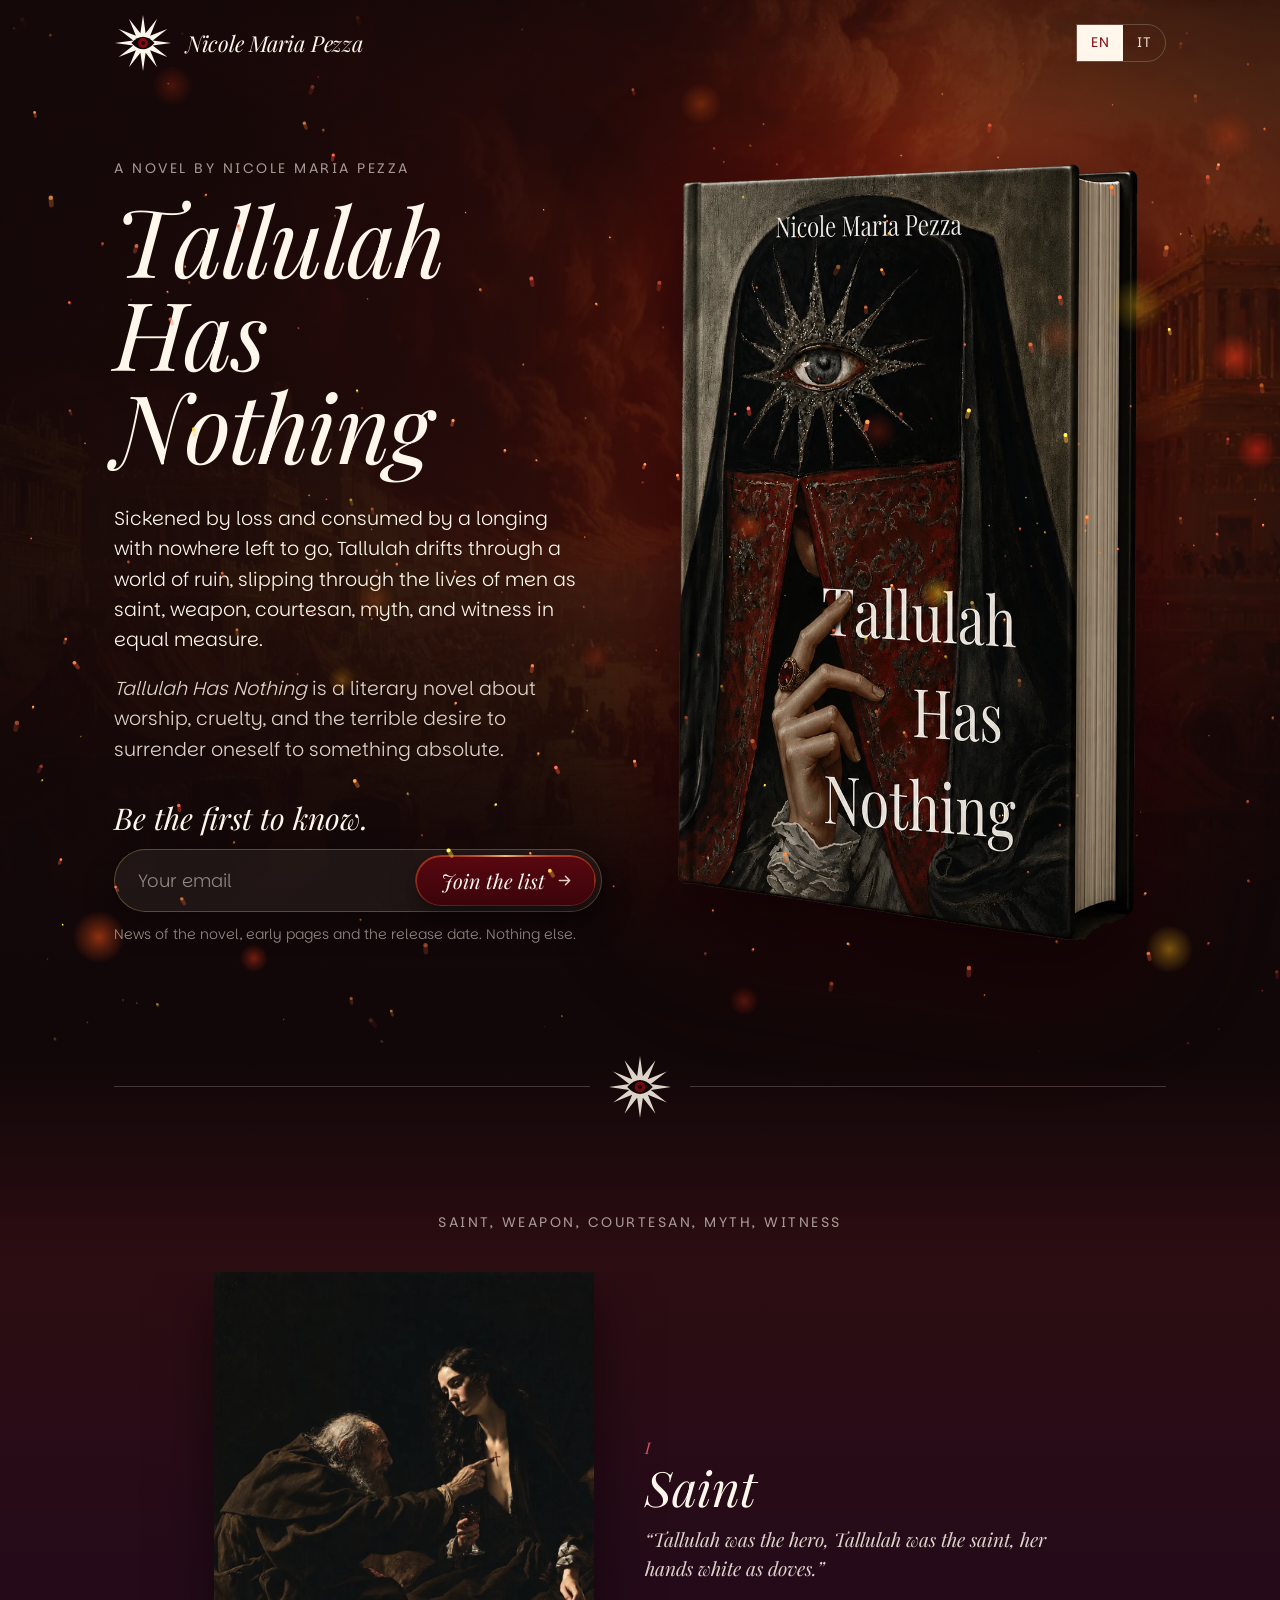
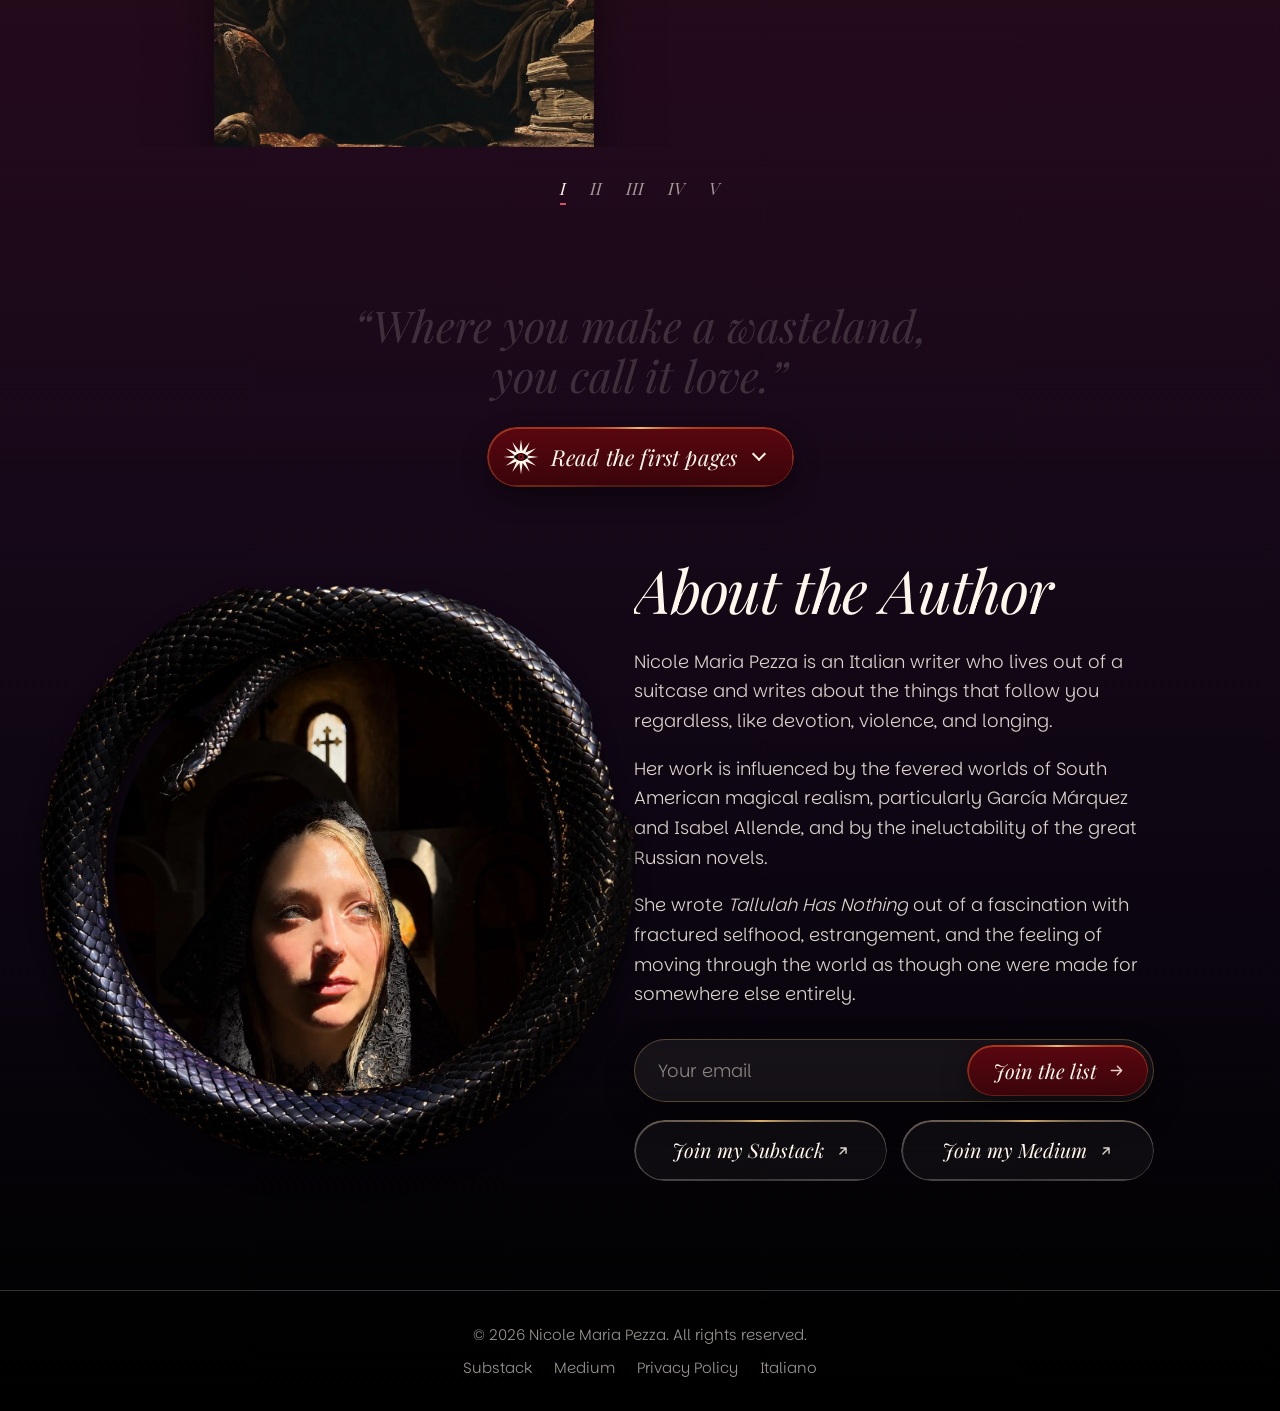
==== commit 93815bdf: "Author photo: Nicky's Midjourney indigo snake coils round the frame (slower), head slides inside Co-" ====
--- a/index.html
+++ b/index.html
@@ -38,11 +38,11 @@
 <link rel="preconnect" href="https://fonts.gstatic.com" crossorigin>
 <link href="https://fonts.googleapis.com/css2?family=Parkinsans:wght@300;400;500&family=Playfair+Display:ital,wght@1,400;1,500&display=swap" rel="stylesheet">
 <link rel="preload" as="image" href="images/book-en.webp">
-<link rel="stylesheet" href="assets/style.css?v=202610100804">
-<link rel="stylesheet" href="assets/story.css?v=202610100804">
+<link rel="stylesheet" href="assets/style.css?v=202610100825">
+<link rel="stylesheet" href="assets/story.css?v=202610100825">
 <script>document.documentElement.classList.add("js")</script>
 <link rel="preload" as="image" href="images/art/babylon.webp">
-<link rel="stylesheet" href="assets/fx.css?v=202610100804">
+<link rel="stylesheet" href="assets/fx.css?v=202610100825">
 <script data-goatcounter="https://nicolep.goatcounter.com/count" async src="https://gc.zgo.at/count.js"></script>
 </head>
 <body class="fx">
@@ -140,7 +140,7 @@
   </section>
 
   <section class="about" id="about">
-    <figure class="portrait"><div class="photo"><img src="images/author-photo.webp" alt="Nicole Maria Pezza" width="1086" height="1448" loading="lazy" decoding="async"><div class="serpent" aria-hidden="true"><img class="sp-body" src="images/serpent-body.webp?v=4" alt="" width="1320" height="1320" loading="lazy" decoding="async"><img class="sp-head" src="images/serpent-head.webp?v=4" alt="" width="1320" height="1320" loading="lazy" decoding="async"></div></div></figure>
+    <figure class="portrait"><div class="photo"><img src="images/author-photo.webp" alt="Nicole Maria Pezza" width="1086" height="1448" loading="lazy" decoding="async"><div class="serpent" aria-hidden="true"><img class="sp-ring" src="images/serpent-ring.webp?v=5" alt="" width="800" height="800" loading="lazy" decoding="async"><img class="sp-neck" src="images/serpent-neck.webp?v=5" alt="" width="800" height="800" loading="lazy" decoding="async"></div></div></figure>
     <div class="about-text">
       <h2>About the Author</h2>
       <div class="bio">
@@ -177,8 +177,8 @@
   </div>
 </div>
 
-<script src="assets/site.js?v=202610100804"></script>
-<script src="assets/story.js?v=202610100804"></script>
-<script src="assets/fx.js?v=202610100804"></script>
+<script src="assets/site.js?v=202610100825"></script>
+<script src="assets/story.js?v=202610100825"></script>
+<script src="assets/fx.js?v=202610100825"></script>
 </body>
 </html>
--- a/assets/fx.css
+++ b/assets/fx.css
@@ -186,20 +186,19 @@
   body.fx .ornament svg .eye.closed { transform: none; }
 }
 
-/* ---------- The serpent: a black ouroboros, rendered scale by scale, coiled round the portrait ---------- */
+/* ---------- The serpent: a black indigo snake coiled round the portrait, its head slipping inside the frame ---------- */
 .portrait .photo { position: relative; }
-.portrait .serpent { position: absolute; left: -15.217%; top: -15.217%; width: 130.435%; height: 130.435%; pointer-events: none; filter: drop-shadow(0 5px 6px rgba(0,0,0,.75)); }
+.portrait .serpent { position: absolute; left: -18.22%; top: -18.22%; width: 136.44%; height: 136.44%; pointer-events: none; filter: drop-shadow(0 6px 8px rgba(0,0,0,.6)); }
 .portrait .serpent img { position: absolute; inset: 0; width: 100%; height: 100%; max-width: none; border-radius: 0; box-shadow: none; aspect-ratio: auto; filter: none; object-fit: fill; }
-@media (max-width: 860px) { .portrait .photo { max-width: 280px; } }
-/* it slides round the photo from the tip of its tail, in one movement, until the head closes over the tail */
-@property --sweep { syntax: '<angle>'; inherits: false; initial-value: 0deg; }
-.js body.fx .about .serpent img { --sweep: 0deg; }
-.js body.fx .about .serpent .sp-body { -webkit-mask: conic-gradient(from -12deg, #000 var(--sweep), transparent calc(var(--sweep) + 5deg)); mask: conic-gradient(from -12deg, #000 var(--sweep), transparent calc(var(--sweep) + 5deg)); transition: --sweep 2.4s cubic-bezier(.45,0,1,1) .7s; }
-.js body.fx .about .serpent .sp-head { -webkit-mask: conic-gradient(from 336deg, #000 var(--sweep), transparent calc(var(--sweep) + 5deg)); mask: conic-gradient(from 336deg, #000 var(--sweep), transparent calc(var(--sweep) + 5deg)); transition: --sweep .55s cubic-bezier(0,0,.35,1) 3.1s; }
-.js body.fx .about.in .serpent .sp-body { --sweep: 360deg; }
-.js body.fx .about.in .serpent .sp-head { --sweep: 50deg; }
-@media (prefers-reduced-motion: reduce) {
-  .js body.fx .about .serpent .sp-body { -webkit-mask: none; mask: none; transition: none; }
-  .js body.fx .about .serpent .sp-head { -webkit-mask: none; mask: none; transition: none; }
+@media (max-width: 860px) { .portrait .photo { max-width: 262px; } }
+/* it coils slowly round the frame (anticlockwise, the way its body runs), then the neck slides inside and the head arrives */
+@property --sweep { syntax: '<angle>'; inherits: false; initial-value: -8deg; }
+.js body.fx .about .serpent img { --sweep: -8deg; }
+.js body.fx .about .serpent .sp-ring { -webkit-mask: conic-gradient(from 15deg, transparent calc(360deg - var(--sweep) - 8deg), #000 calc(360deg - var(--sweep))); mask: conic-gradient(from 15deg, transparent calc(360deg - var(--sweep) - 8deg), #000 calc(360deg - var(--sweep))); transition: --sweep 4.4s cubic-bezier(.4,0,.85,.9) .7s; }
+.js body.fx .about .serpent .sp-neck { -webkit-mask: conic-gradient(from 15deg, transparent calc(360deg - var(--sweep) - 8deg), #000 calc(360deg - var(--sweep))); mask: conic-gradient(from 15deg, transparent calc(360deg - var(--sweep) - 8deg), #000 calc(360deg - var(--sweep))); transition: --sweep 1.5s cubic-bezier(.1,.4,.3,1) 5.05s; }
+.js body.fx .about.in .serpent .sp-ring { --sweep: 368deg; }
+.js body.fx .about.in .serpent .sp-neck { --sweep: 130deg; }
+@media (prefers-reduced-motion: reduce) {
+  .js body.fx .about .serpent img { -webkit-mask: none; mask: none; transition: none; }
 }
 @media (max-width: 860px) { .about .portrait { margin-top: 30px; margin-bottom: 14px; } }
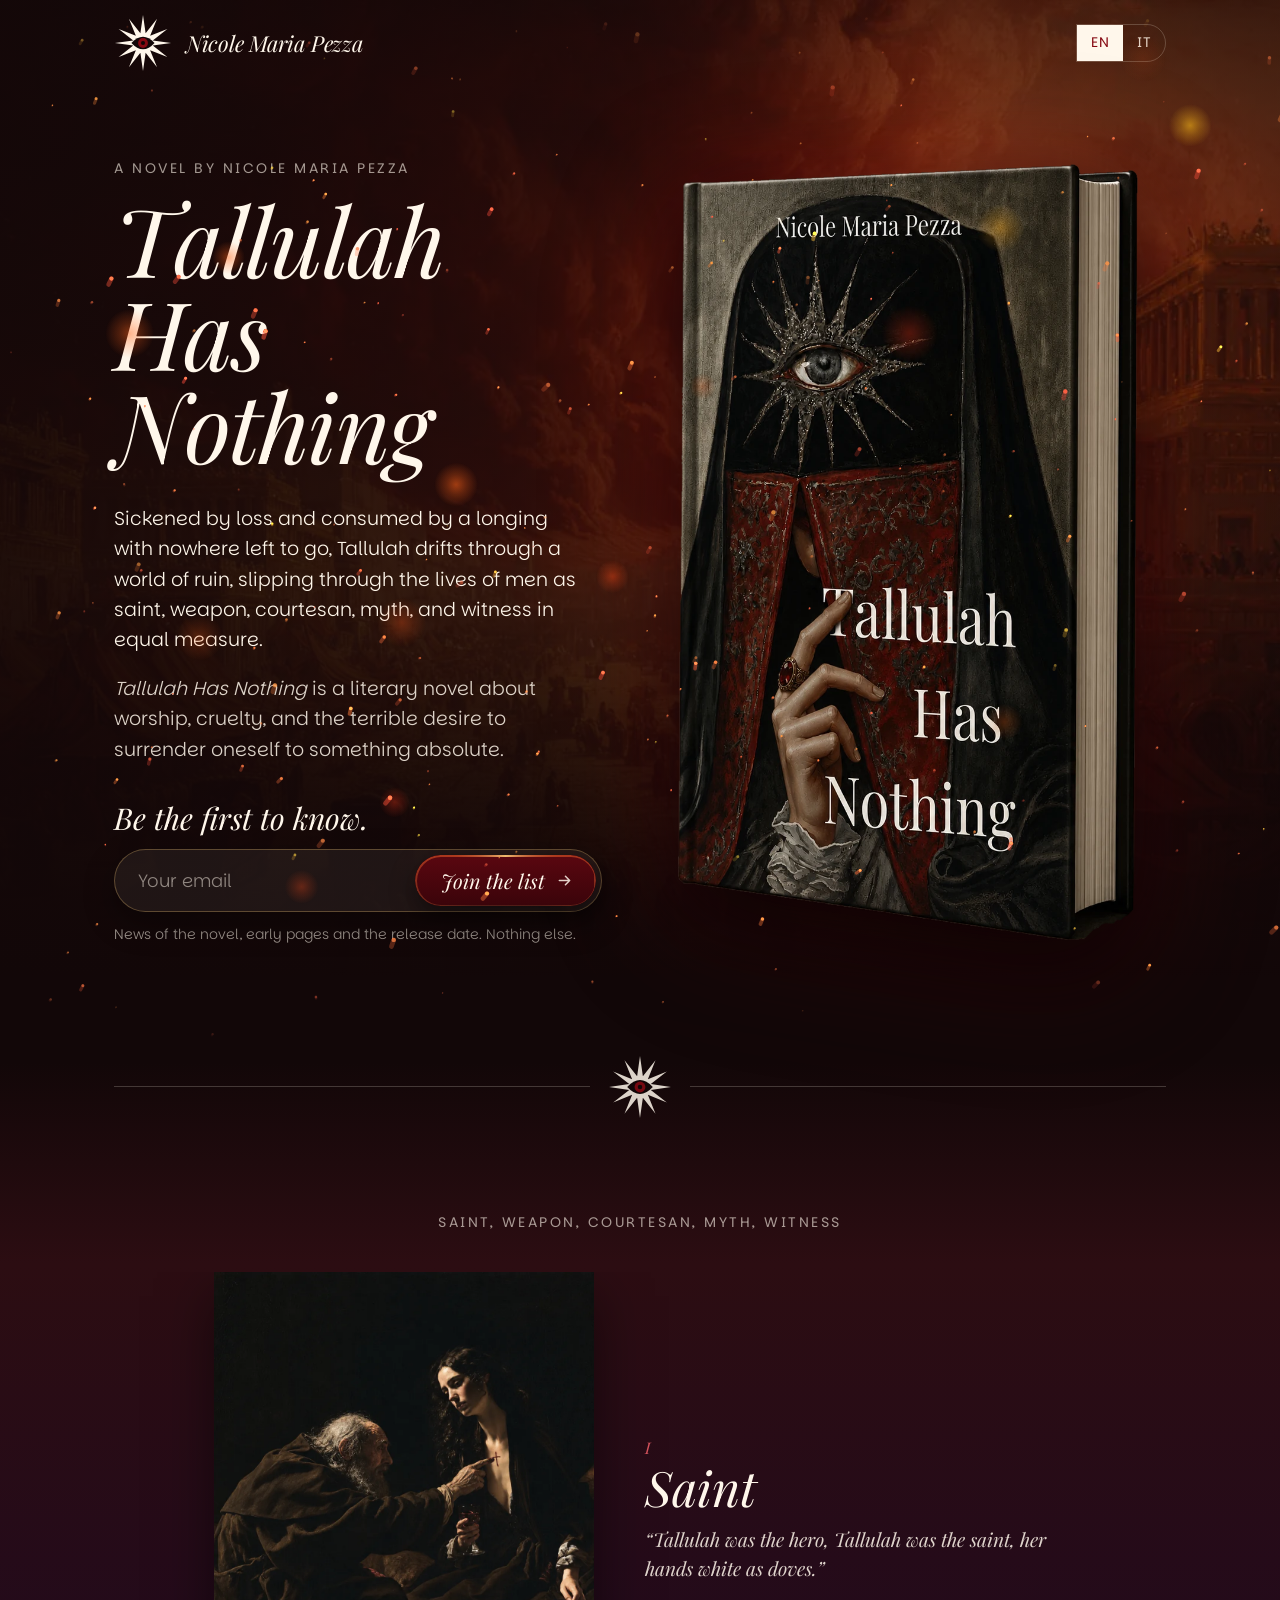
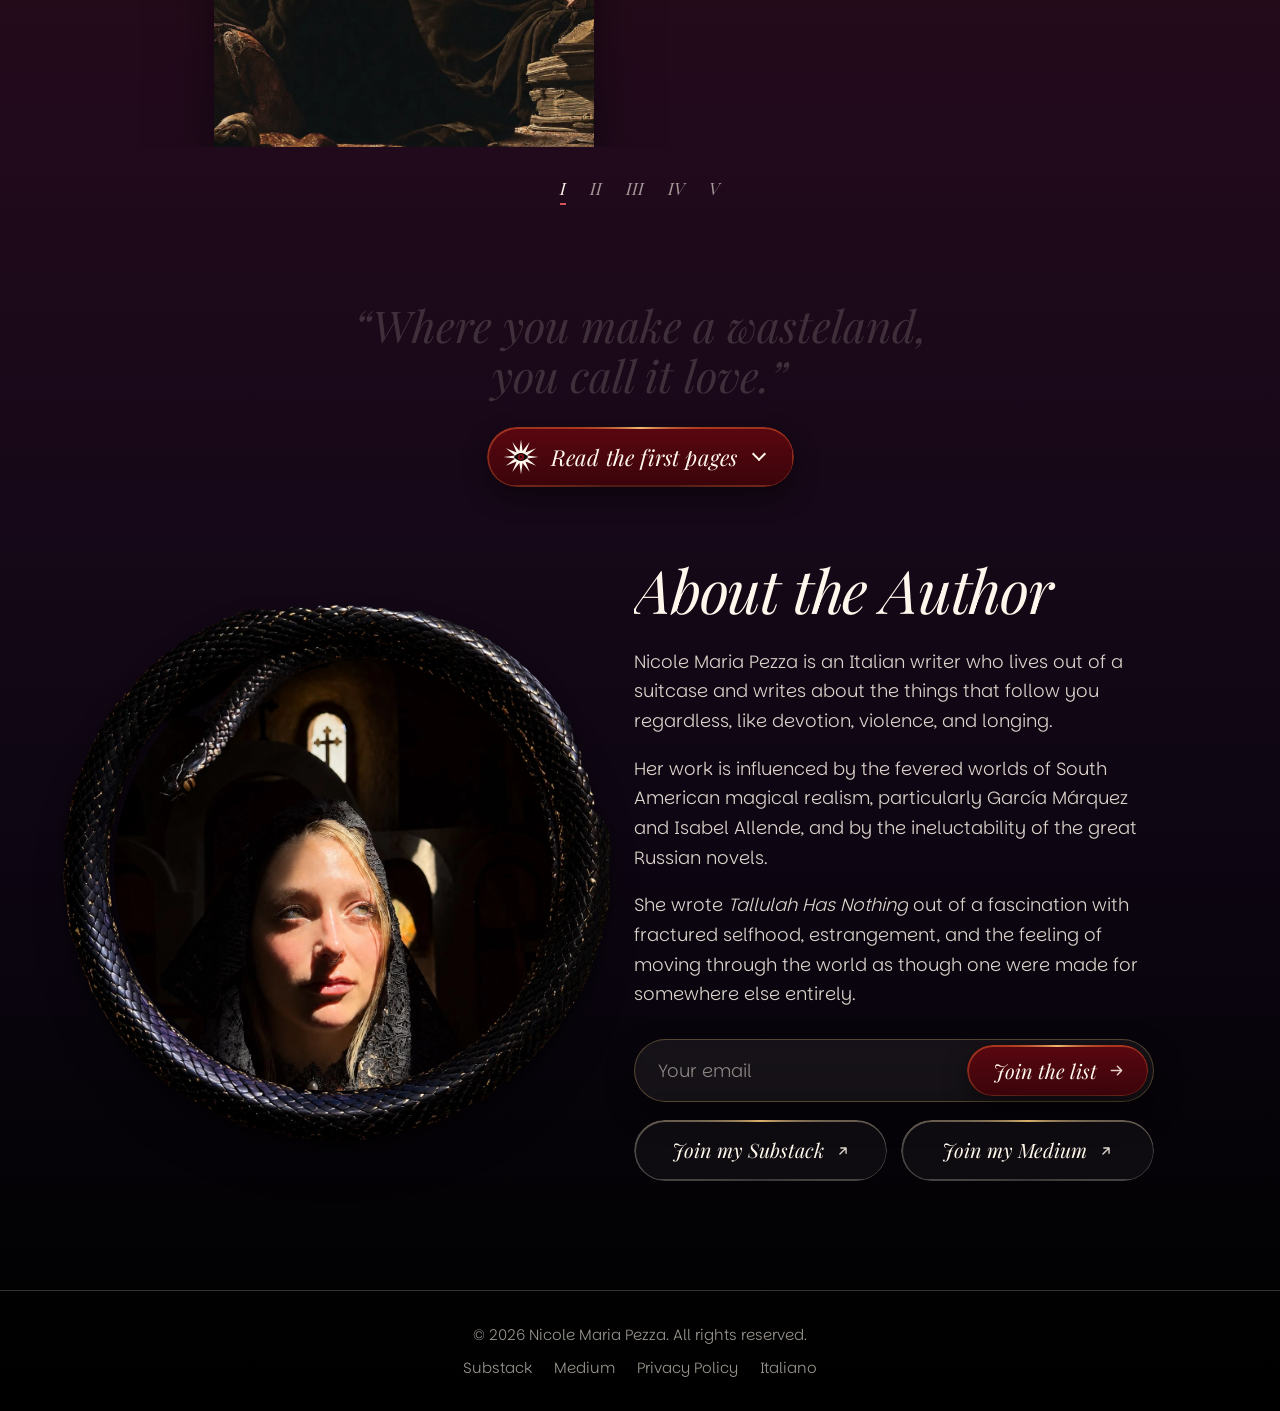
==== commit ad786632: "Serpent: slimmer coil Co-Authored-By: Claude Opus 5.5 <noreply@anthropic.com> Claude-Session: https:" ====
--- a/index.html
+++ b/index.html
@@ -38,11 +38,11 @@
 <link rel="preconnect" href="https://fonts.gstatic.com" crossorigin>
 <link href="https://fonts.googleapis.com/css2?family=Parkinsans:wght@300;400;500&family=Playfair+Display:ital,wght@1,400;1,500&display=swap" rel="stylesheet">
 <link rel="preload" as="image" href="images/book-en.webp">
-<link rel="stylesheet" href="assets/style.css?v=202610100825">
-<link rel="stylesheet" href="assets/story.css?v=202610100825">
+<link rel="stylesheet" href="assets/style.css?v=202610100829">
+<link rel="stylesheet" href="assets/story.css?v=202610100829">
 <script>document.documentElement.classList.add("js")</script>
 <link rel="preload" as="image" href="images/art/babylon.webp">
-<link rel="stylesheet" href="assets/fx.css?v=202610100825">
+<link rel="stylesheet" href="assets/fx.css?v=202610100829">
 <script data-goatcounter="https://nicolep.goatcounter.com/count" async src="https://gc.zgo.at/count.js"></script>
 </head>
 <body class="fx">
@@ -140,7 +140,7 @@
   </section>
 
   <section class="about" id="about">
-    <figure class="portrait"><div class="photo"><img src="images/author-photo.webp" alt="Nicole Maria Pezza" width="1086" height="1448" loading="lazy" decoding="async"><div class="serpent" aria-hidden="true"><img class="sp-ring" src="images/serpent-ring.webp?v=5" alt="" width="800" height="800" loading="lazy" decoding="async"><img class="sp-neck" src="images/serpent-neck.webp?v=5" alt="" width="800" height="800" loading="lazy" decoding="async"></div></div></figure>
+    <figure class="portrait"><div class="photo"><img src="images/author-photo.webp" alt="Nicole Maria Pezza" width="1086" height="1448" loading="lazy" decoding="async"><div class="serpent" aria-hidden="true"><img class="sp-ring" src="images/serpent-ring.webp?v=6" alt="" width="800" height="800" loading="lazy" decoding="async"><img class="sp-neck" src="images/serpent-neck.webp?v=5" alt="" width="800" height="800" loading="lazy" decoding="async"></div></div></figure>
     <div class="about-text">
       <h2>About the Author</h2>
       <div class="bio">
@@ -177,8 +177,8 @@
   </div>
 </div>
 
-<script src="assets/site.js?v=202610100825"></script>
-<script src="assets/story.js?v=202610100825"></script>
-<script src="assets/fx.js?v=202610100825"></script>
+<script src="assets/site.js?v=202610100829"></script>
+<script src="assets/story.js?v=202610100829"></script>
+<script src="assets/fx.js?v=202610100829"></script>
 </body>
 </html>
--- a/assets/fx.css
+++ b/assets/fx.css
@@ -190,7 +190,7 @@
 .portrait .photo { position: relative; }
 .portrait .serpent { position: absolute; left: -18.22%; top: -18.22%; width: 136.44%; height: 136.44%; pointer-events: none; filter: drop-shadow(0 6px 8px rgba(0,0,0,.6)); }
 .portrait .serpent img { position: absolute; inset: 0; width: 100%; height: 100%; max-width: none; border-radius: 0; box-shadow: none; aspect-ratio: auto; filter: none; object-fit: fill; }
-@media (max-width: 860px) { .portrait .photo { max-width: 262px; } }
+@media (max-width: 860px) { .portrait .photo { max-width: 280px; } }
 /* it coils slowly round the frame (anticlockwise, the way its body runs), then the neck slides inside and the head arrives */
 @property --sweep { syntax: '<angle>'; inherits: false; initial-value: -8deg; }
 .js body.fx .about .serpent img { --sweep: -8deg; }
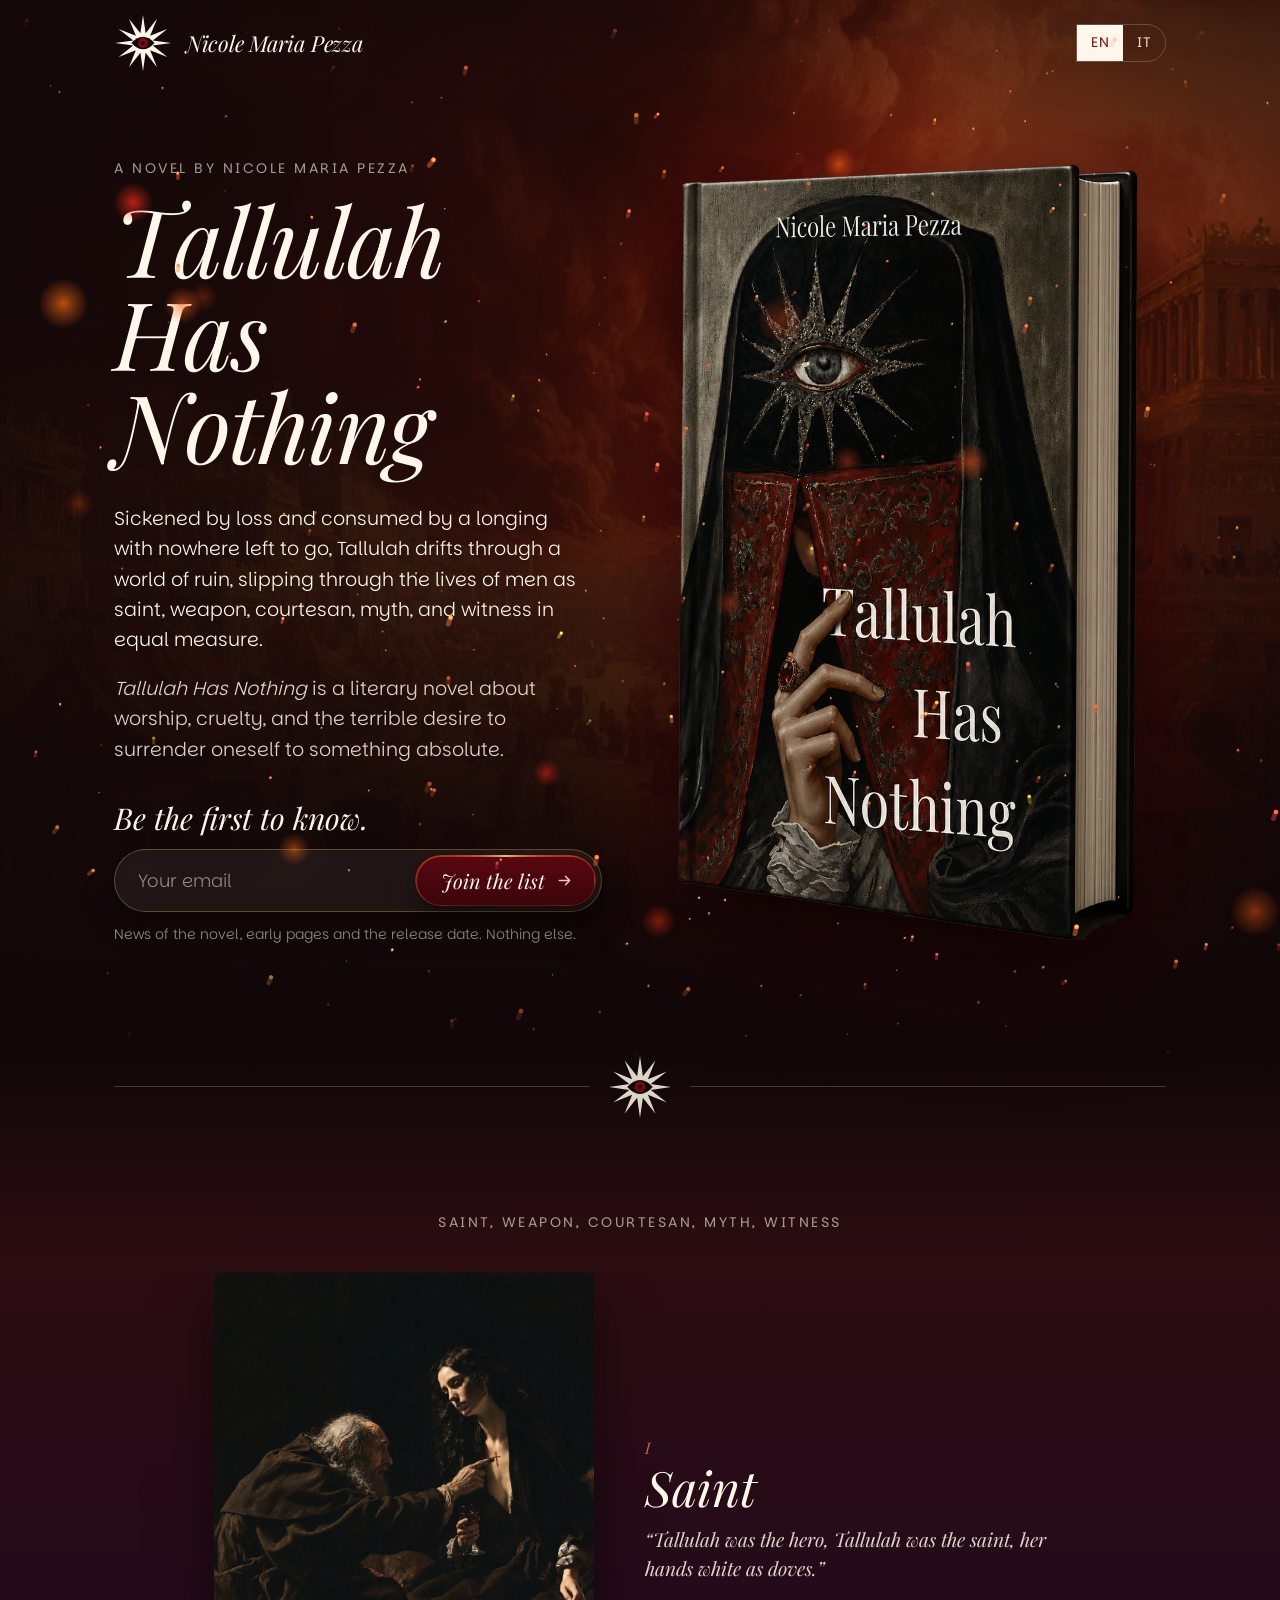
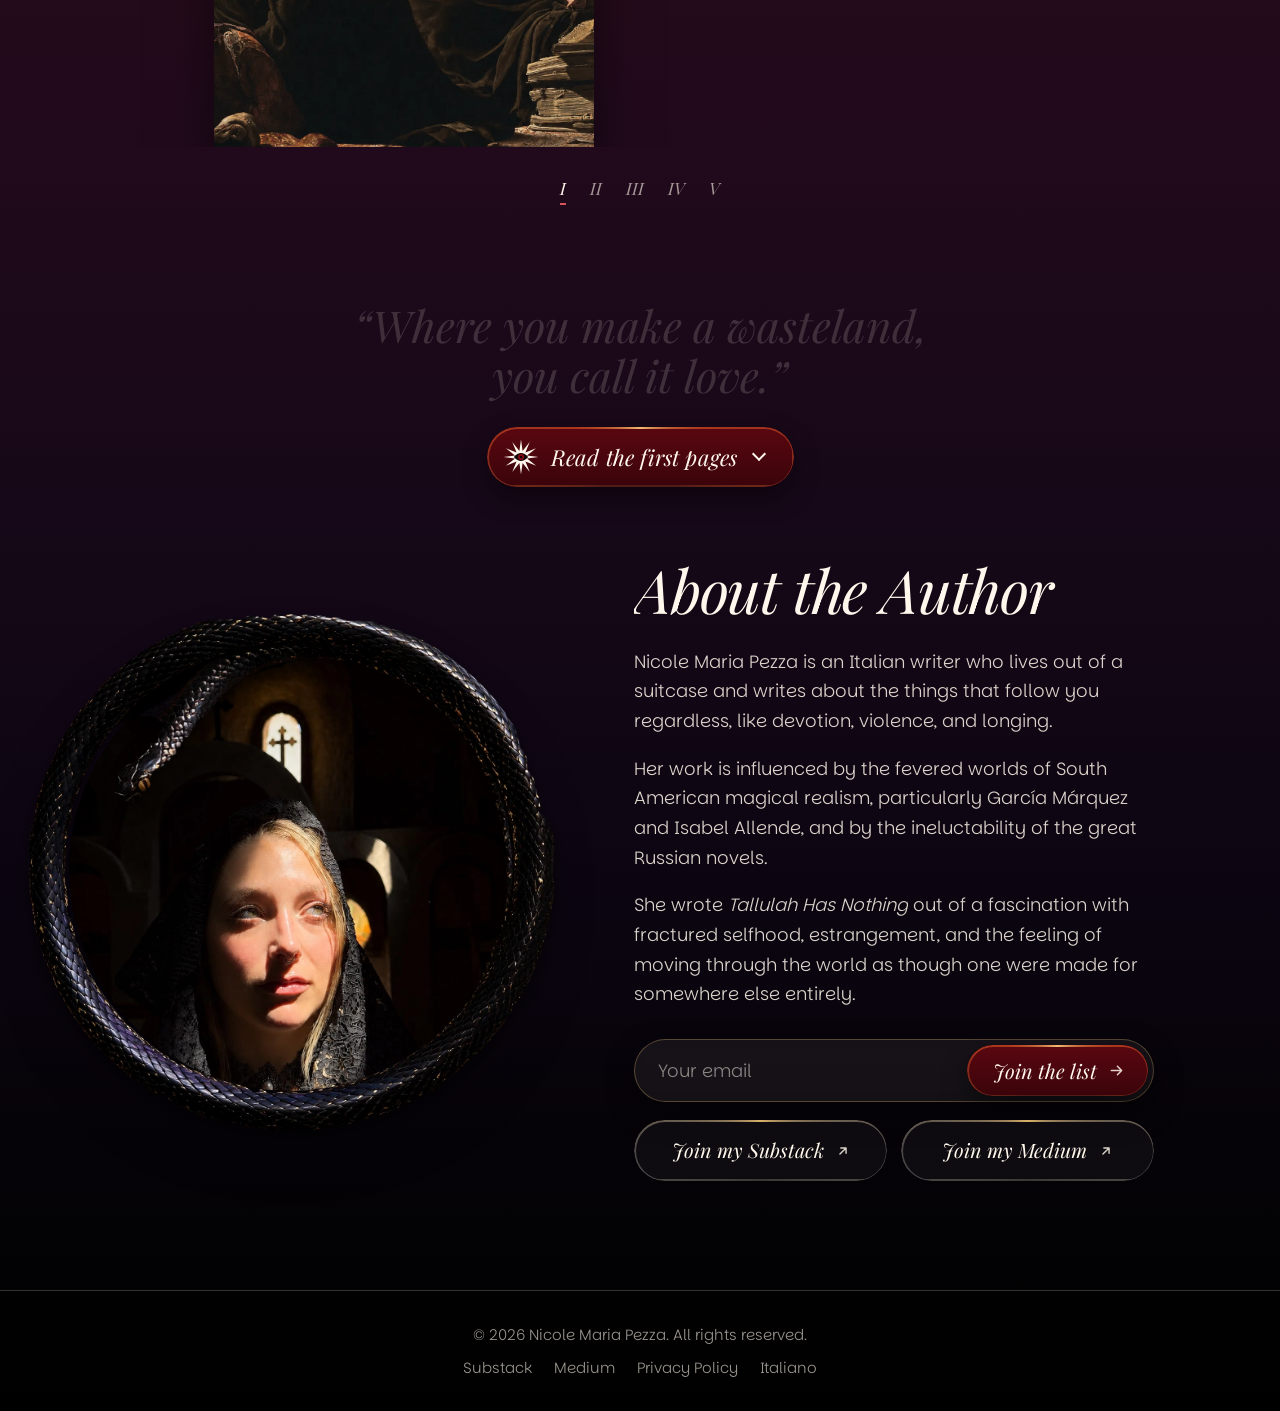
==== commit 5e65d38e: "Serpent slimmer still; portrait nudged left on desktop Co-Authored-By: Claude Opus 5.5 <noreply@anth" ====
--- a/index.html
+++ b/index.html
@@ -38,11 +38,11 @@
 <link rel="preconnect" href="https://fonts.gstatic.com" crossorigin>
 <link href="https://fonts.googleapis.com/css2?family=Parkinsans:wght@300;400;500&family=Playfair+Display:ital,wght@1,400;1,500&display=swap" rel="stylesheet">
 <link rel="preload" as="image" href="images/book-en.webp">
-<link rel="stylesheet" href="assets/style.css?v=202610100829">
-<link rel="stylesheet" href="assets/story.css?v=202610100829">
+<link rel="stylesheet" href="assets/style.css?v=202610100831">
+<link rel="stylesheet" href="assets/story.css?v=202610100831">
 <script>document.documentElement.classList.add("js")</script>
 <link rel="preload" as="image" href="images/art/babylon.webp">
-<link rel="stylesheet" href="assets/fx.css?v=202610100829">
+<link rel="stylesheet" href="assets/fx.css?v=202610100831">
 <script data-goatcounter="https://nicolep.goatcounter.com/count" async src="https://gc.zgo.at/count.js"></script>
 </head>
 <body class="fx">
@@ -140,7 +140,7 @@
   </section>
 
   <section class="about" id="about">
-    <figure class="portrait"><div class="photo"><img src="images/author-photo.webp" alt="Nicole Maria Pezza" width="1086" height="1448" loading="lazy" decoding="async"><div class="serpent" aria-hidden="true"><img class="sp-ring" src="images/serpent-ring.webp?v=6" alt="" width="800" height="800" loading="lazy" decoding="async"><img class="sp-neck" src="images/serpent-neck.webp?v=5" alt="" width="800" height="800" loading="lazy" decoding="async"></div></div></figure>
+    <figure class="portrait"><div class="photo"><img src="images/author-photo.webp" alt="Nicole Maria Pezza" width="1086" height="1448" loading="lazy" decoding="async"><div class="serpent" aria-hidden="true"><img class="sp-ring" src="images/serpent-ring.webp?v=7" alt="" width="800" height="800" loading="lazy" decoding="async"><img class="sp-neck" src="images/serpent-neck.webp?v=5" alt="" width="800" height="800" loading="lazy" decoding="async"></div></div></figure>
     <div class="about-text">
       <h2>About the Author</h2>
       <div class="bio">
@@ -177,8 +177,8 @@
   </div>
 </div>
 
-<script src="assets/site.js?v=202610100829"></script>
-<script src="assets/story.js?v=202610100829"></script>
-<script src="assets/fx.js?v=202610100829"></script>
+<script src="assets/site.js?v=202610100831"></script>
+<script src="assets/story.js?v=202610100831"></script>
+<script src="assets/fx.js?v=202610100831"></script>
 </body>
 </html>
--- a/assets/fx.css
+++ b/assets/fx.css
@@ -202,3 +202,5 @@
   .js body.fx .about .serpent img { -webkit-mask: none; mask: none; transition: none; }
 }
 @media (max-width: 860px) { .about .portrait { margin-top: 30px; margin-bottom: 14px; } }
+/* on wide screens the coiled portrait sits a little further from the text */
+@media (min-width: 861px) { .about .portrait { position: relative; left: clamp(-64px, -3.5vw, -28px); } }
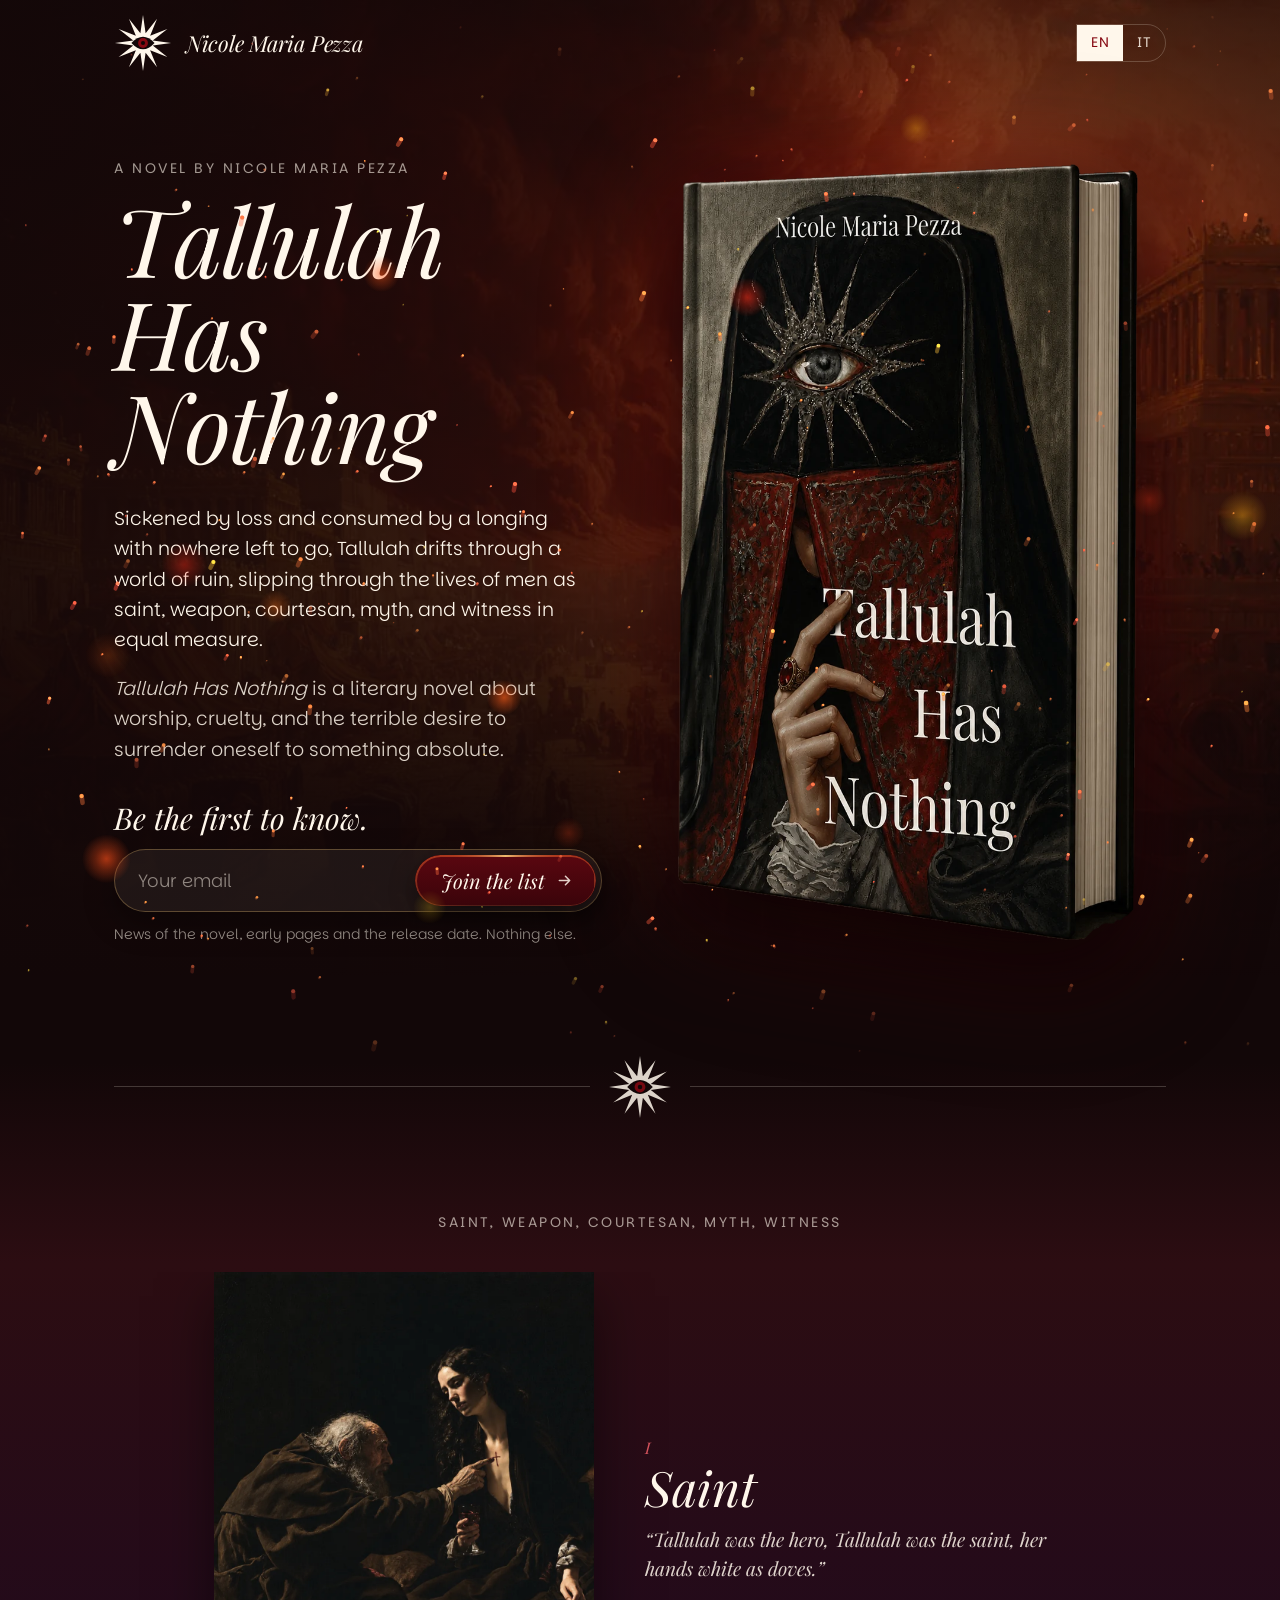
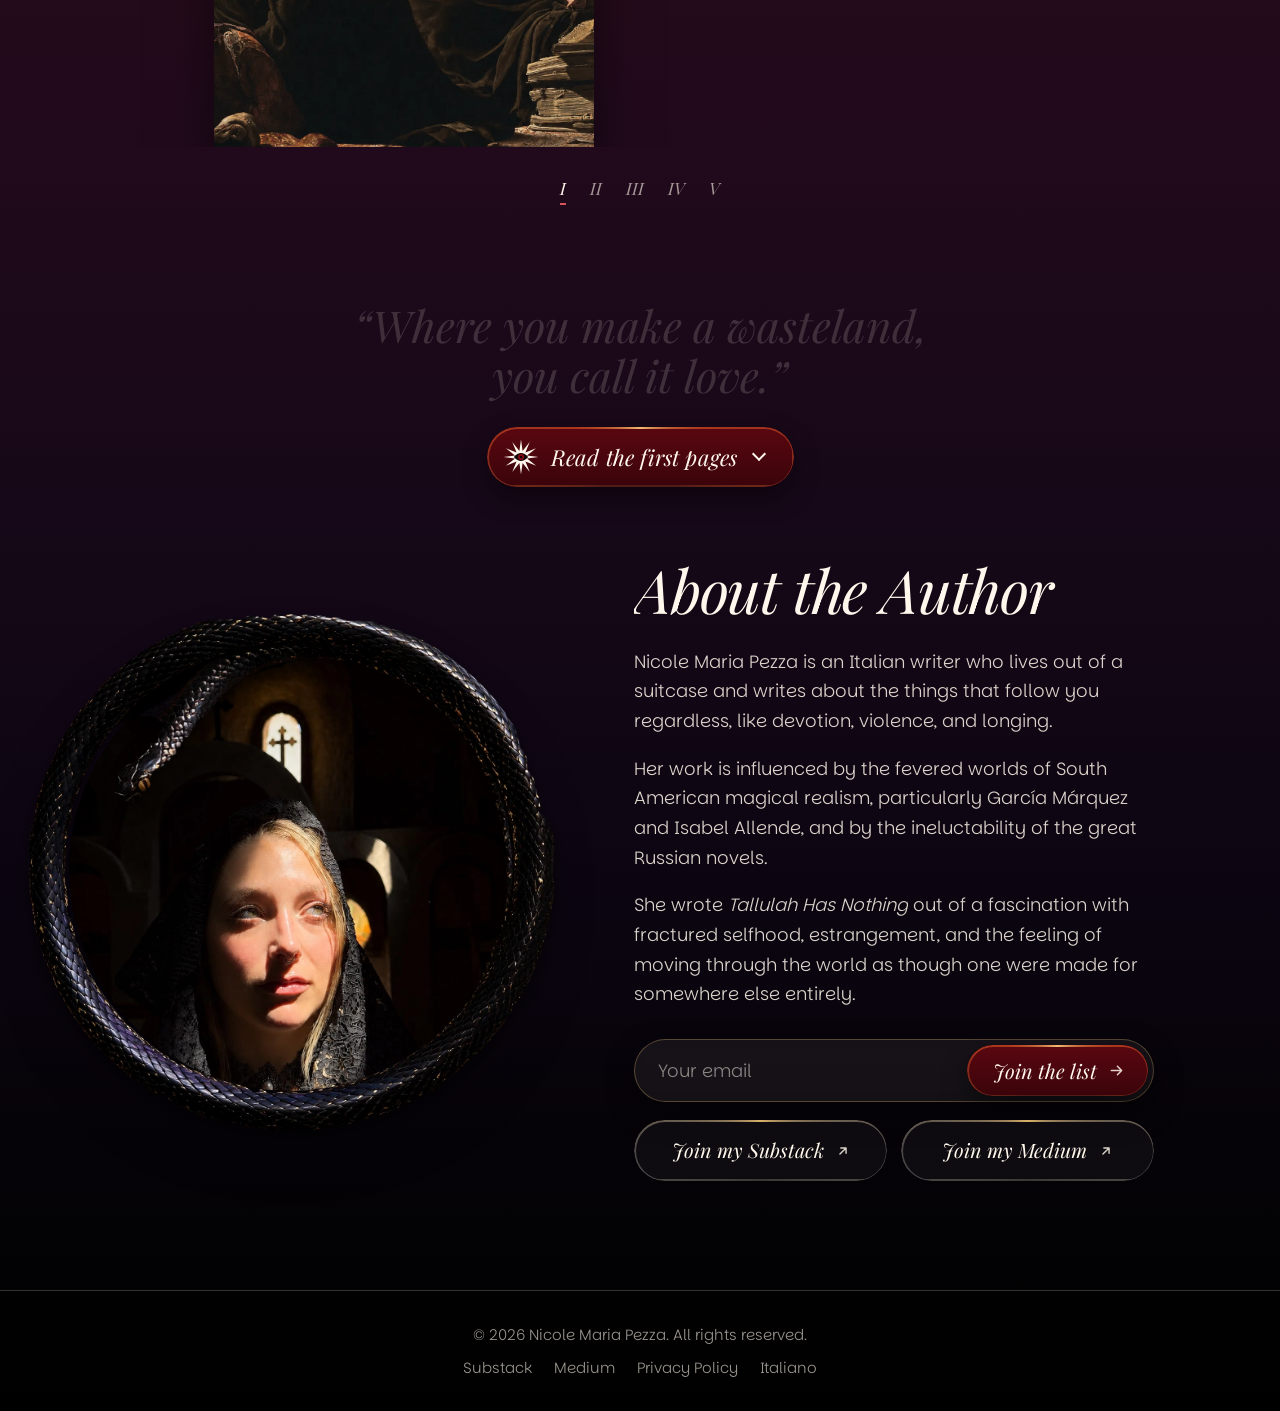
==== commit 2f697d64: "Courtesan: new image Co-Authored-By: Claude Opus 5.5 <noreply@anthropic.com> Claude-Session: https:/" ====
--- a/index.html
+++ b/index.html
@@ -100,7 +100,7 @@
         <figcaption><span class="num">II</span><h3>Weapon</h3><blockquote>Forgetting that I am, and always shall be, the hand that brings down the axe.</blockquote></figcaption>
       </figure>
       <figure class="role reveal">
-        <div class="role-img"><img src="images/art/courtesan.webp" alt="" loading="lazy"></div>
+        <div class="role-img"><img src="images/art/courtesan.webp?v=2" alt="" loading="lazy"></div>
         <figcaption><span class="num">III</span><h3>Courtesan</h3><blockquote>She smiled at all those whom her flesh would take on a long journey.</blockquote></figcaption>
       </figure>
       <figure class="role reveal">
